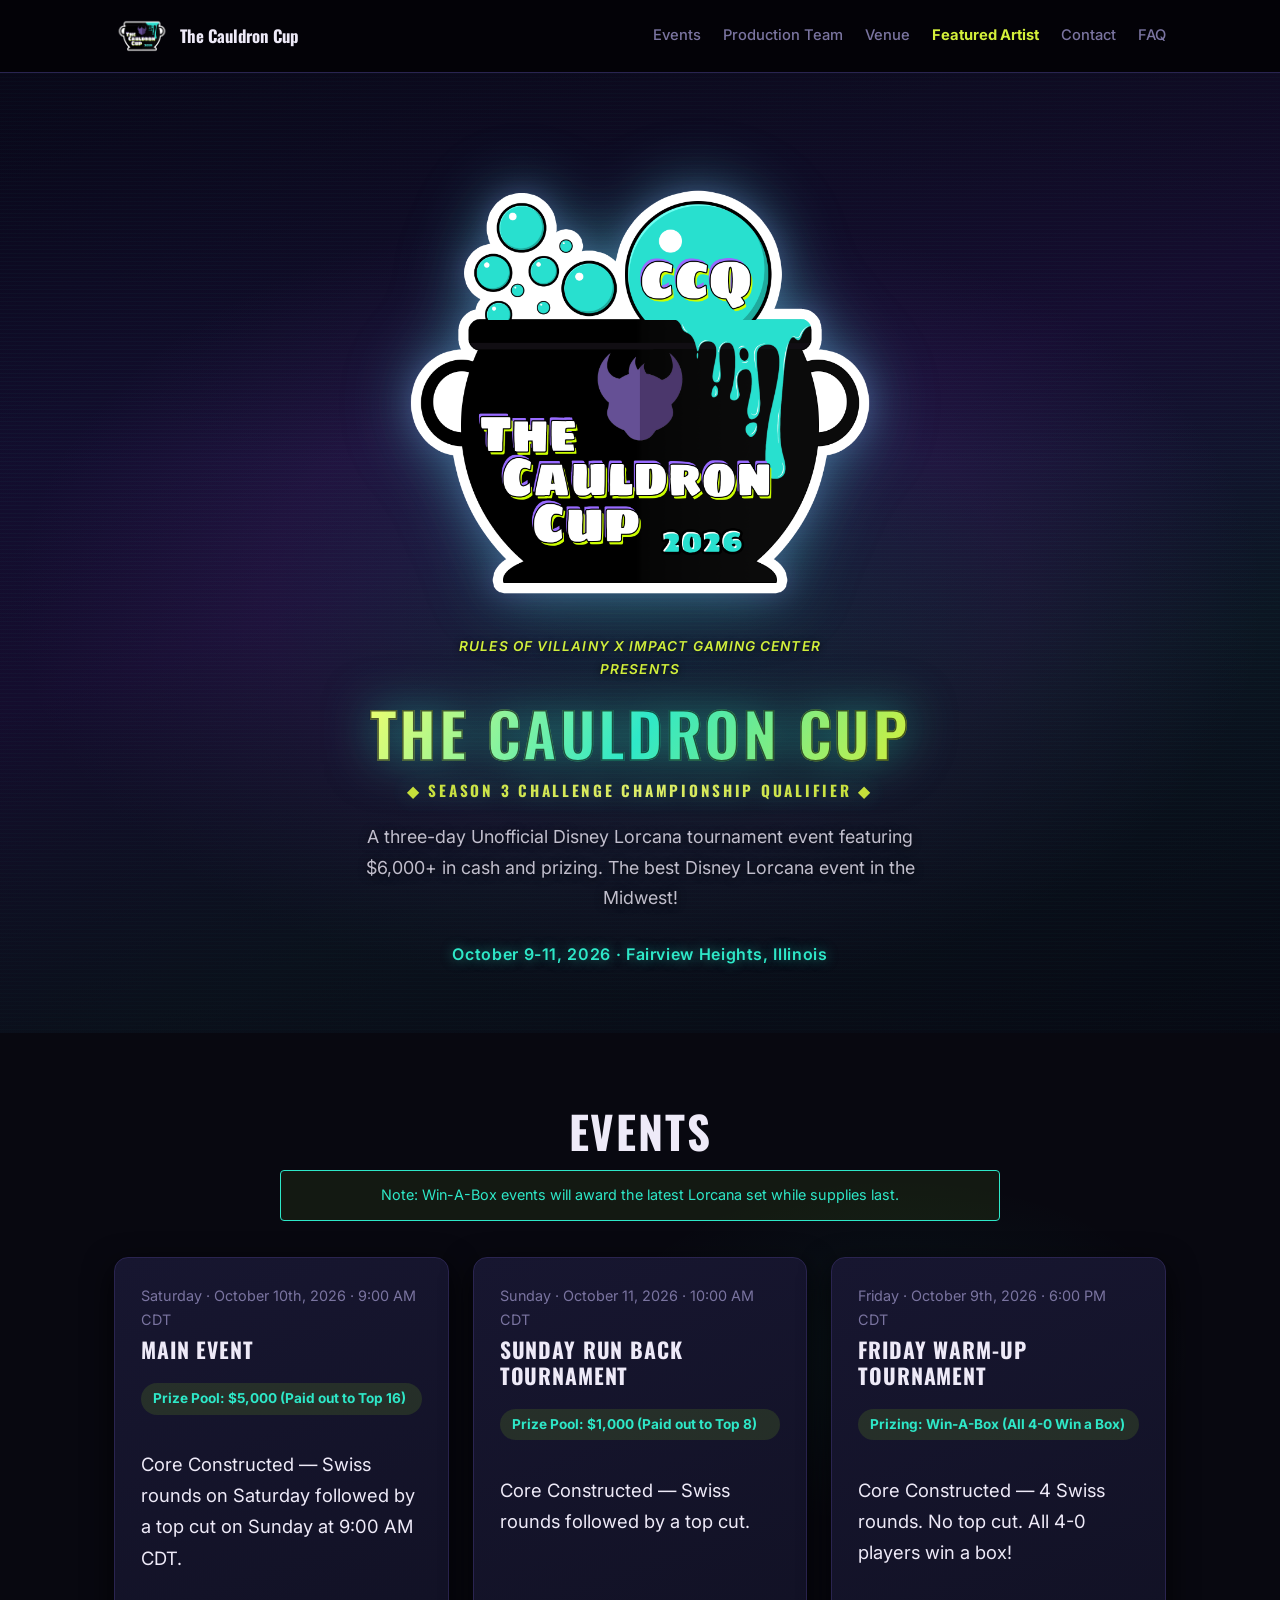
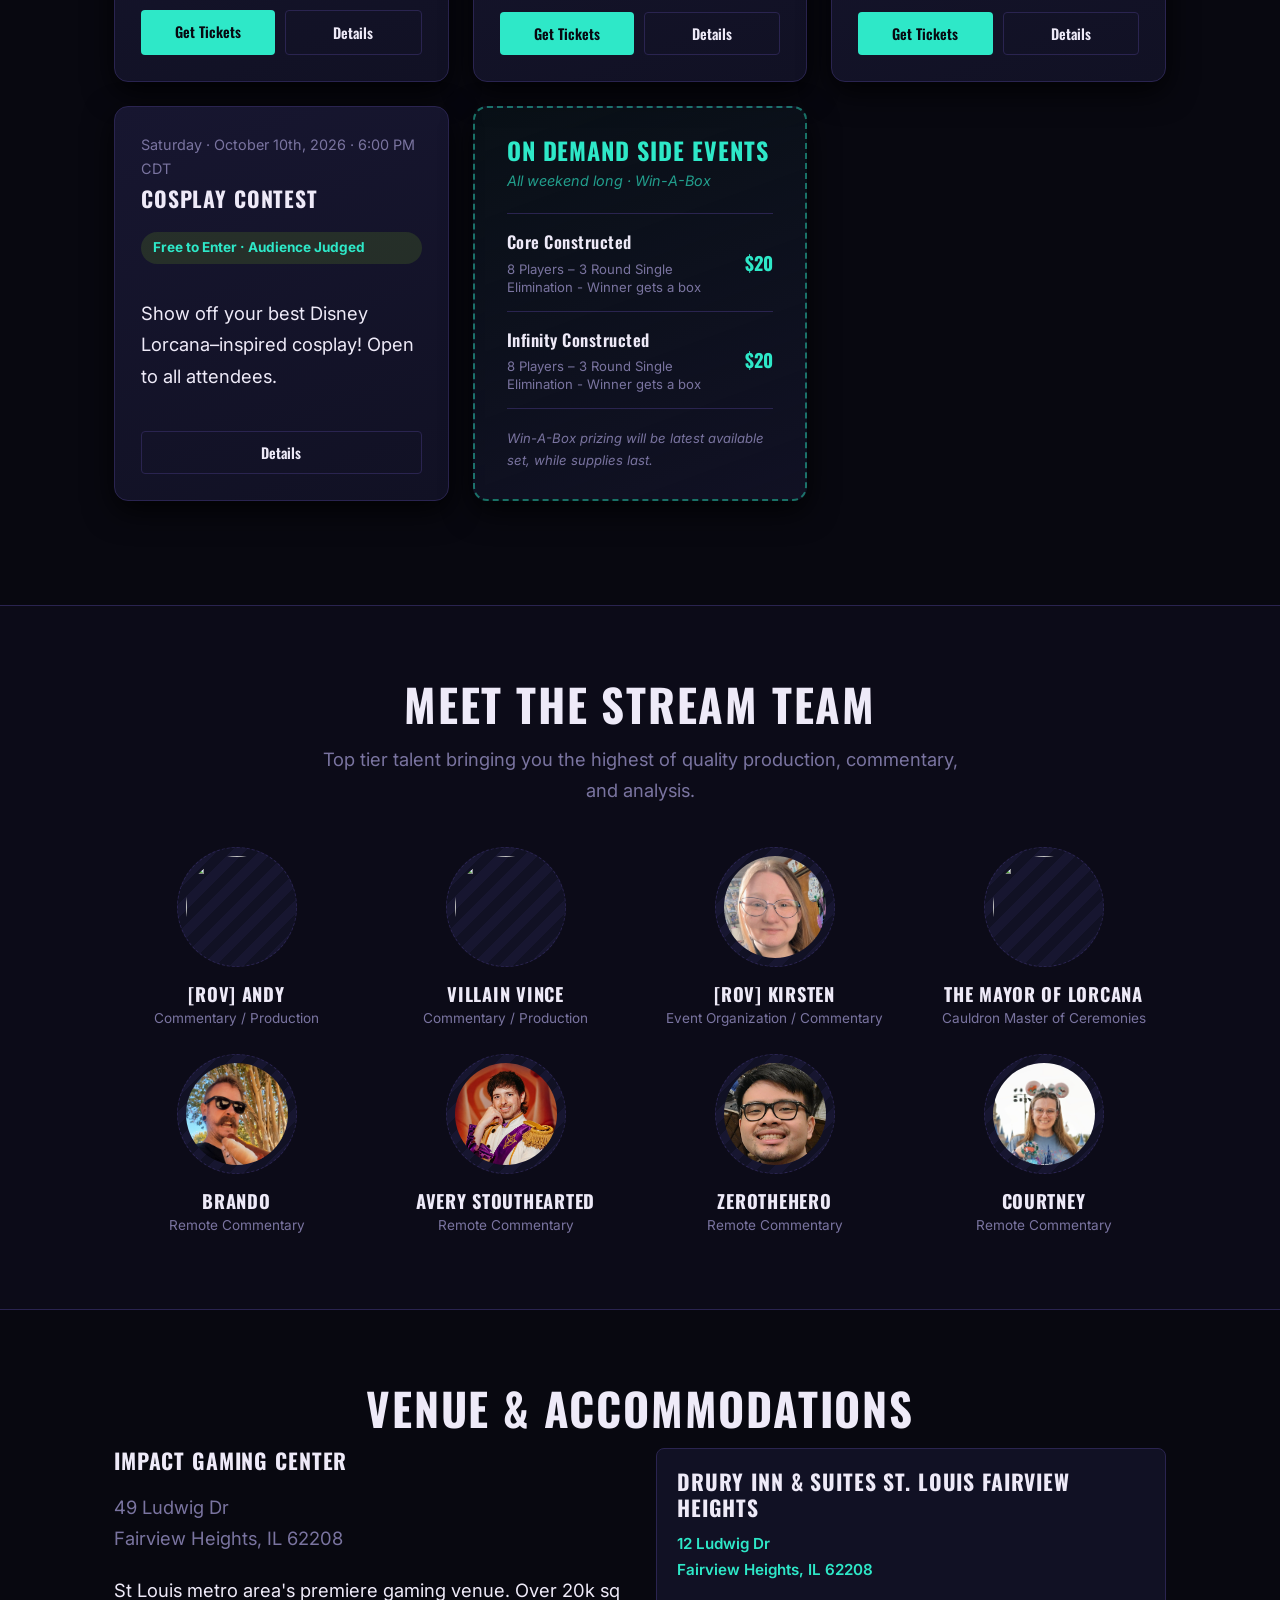
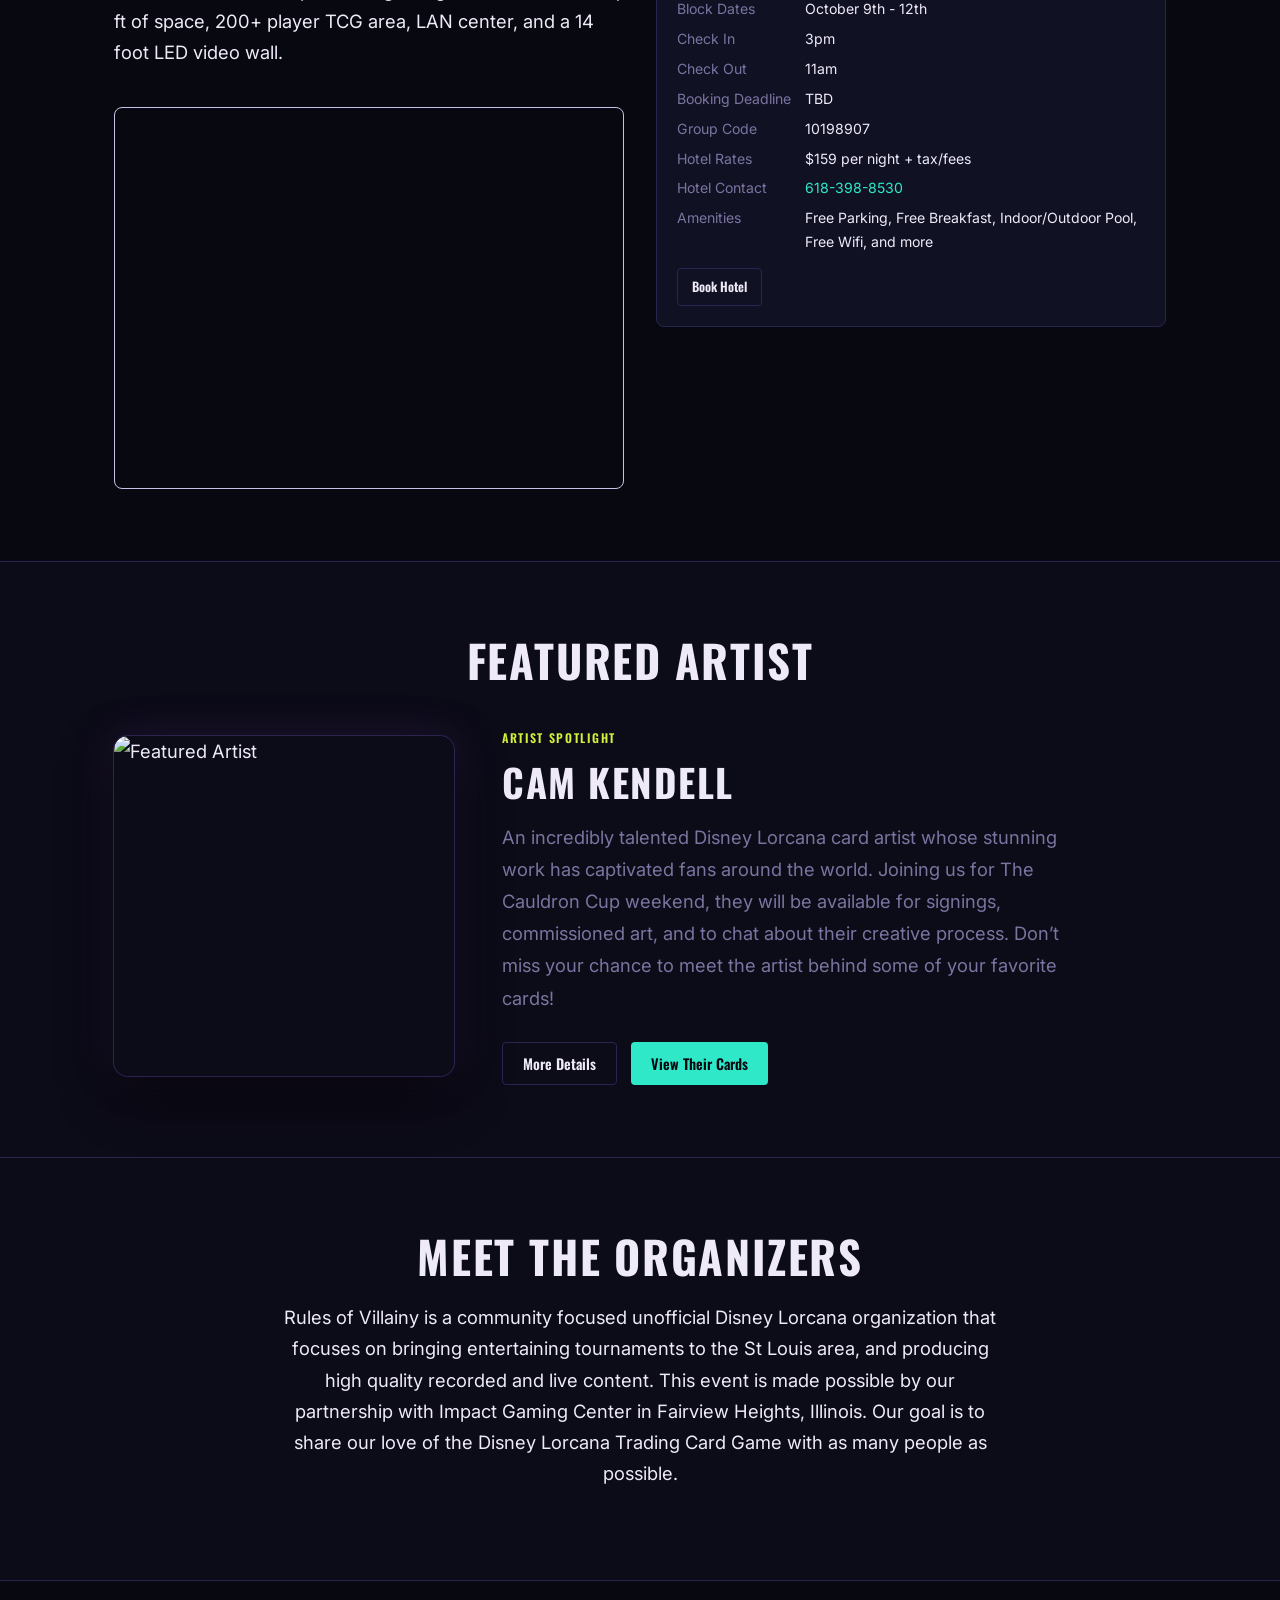
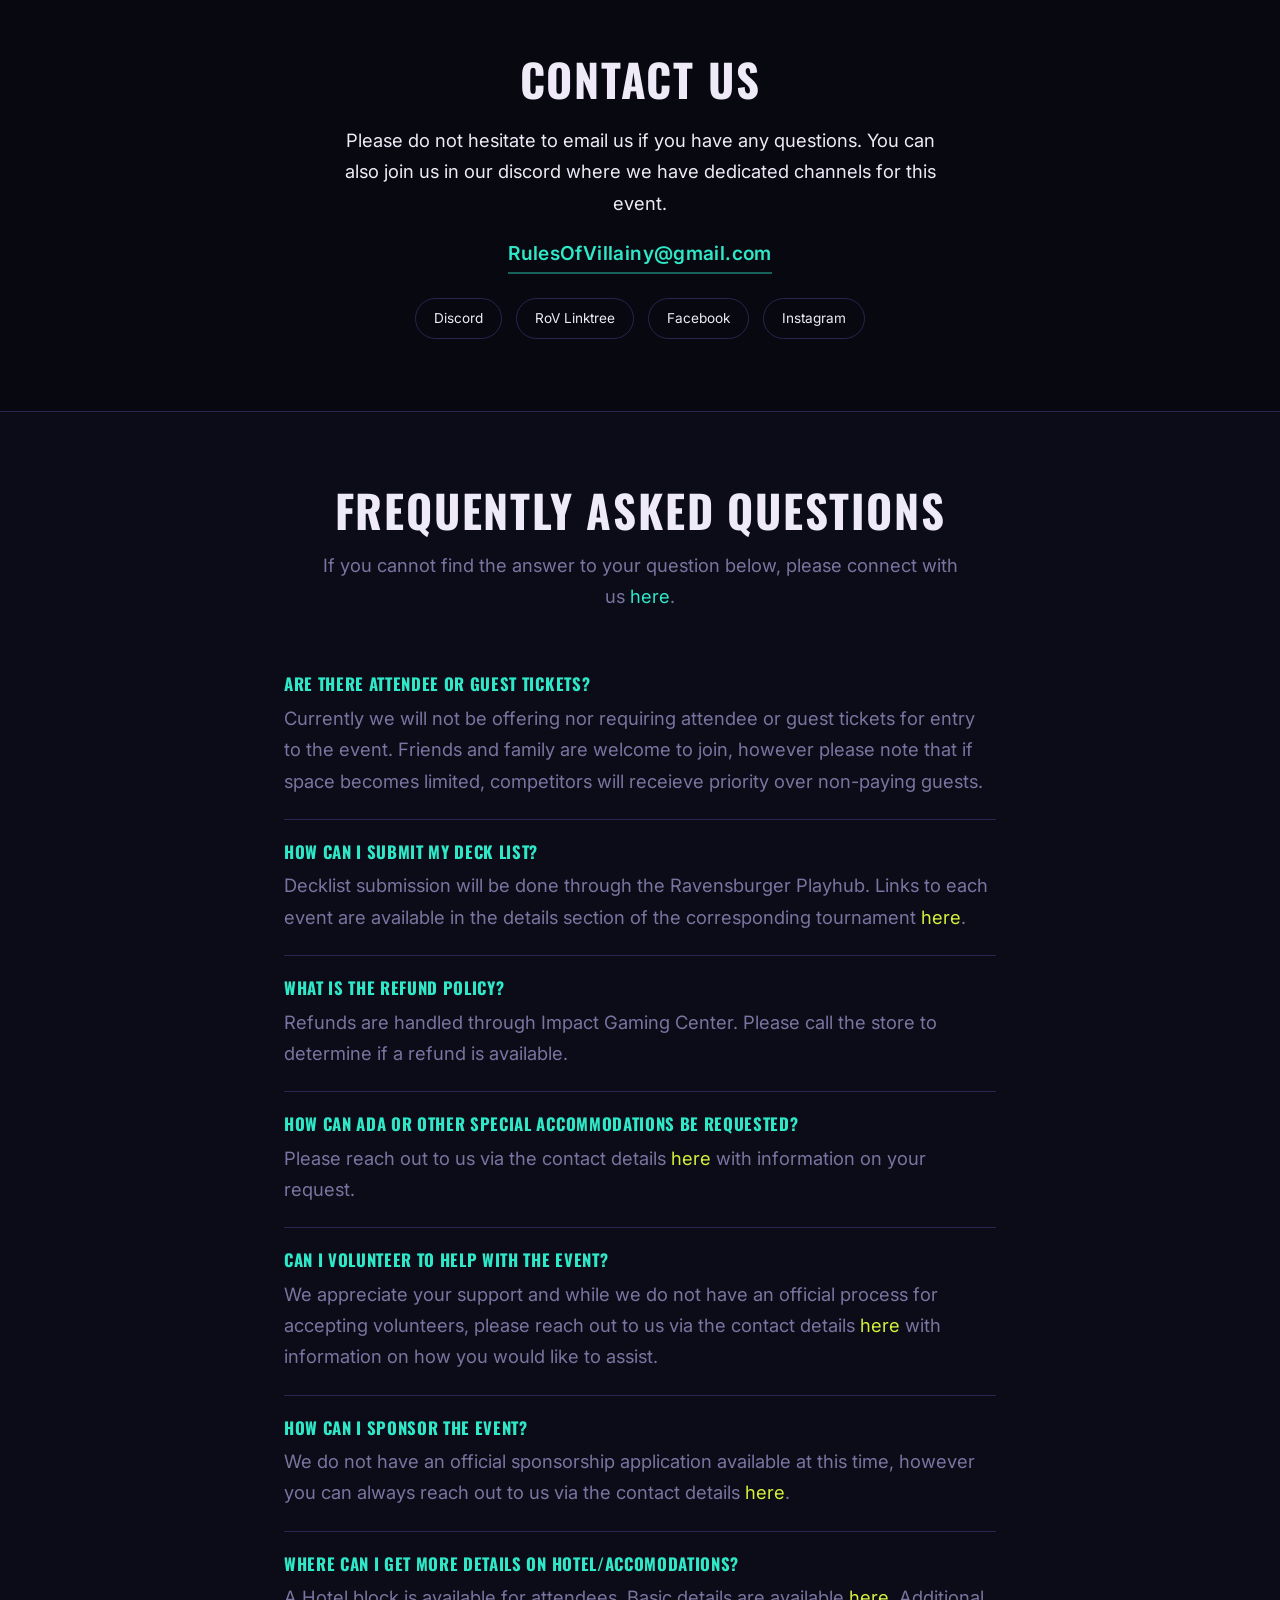
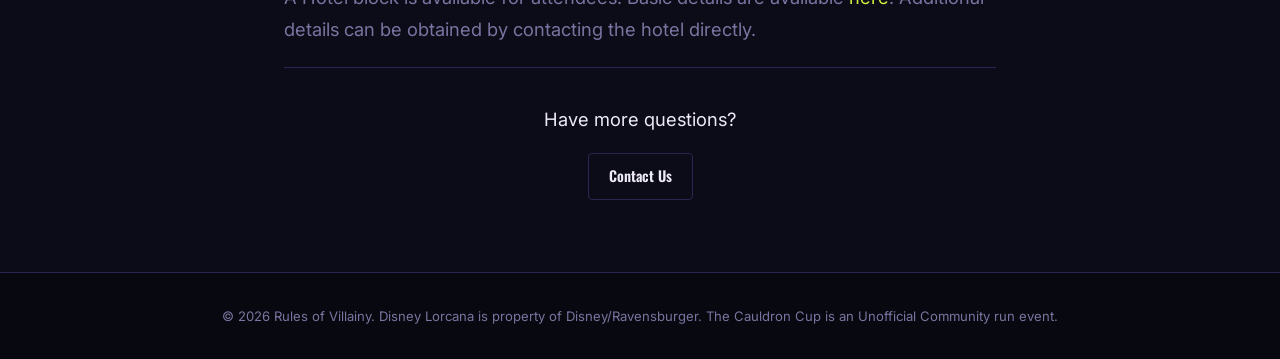
==== index.html @ 03437208 "caster updates" ====
<!DOCTYPE html>
<html lang="en">

<head>
  <meta charset="UTF-8" />
  <meta name="viewport" content="width=device-width, initial-scale=1.0" />
  <title>The Cauldron Cup | October 9-11, 2026</title>
  <meta name="description"
    content="Black Cauldron Cup - a placeholder/demo fan tournament site clone. All content is fictional." />
  <link rel="preconnect" href="https://fonts.googleapis.com" />
  <link rel="preconnect" href="https://fonts.gstatic.com" crossorigin />
  <link
    href="https://fonts.googleapis.com/css2?family=Oswald:wght@400;500;600;700&family=Inter:wght@400;500;600&display=swap"
    rel="stylesheet" />
  <link rel="stylesheet" href="css/styles.css" />

  <!-- Google tag (gtag.js) -->
  <script async src="https://www.googletagmanager.com/gtag/js?id=G-8XGFC01MRC"></script>
  <script>
    window.dataLayer = window.dataLayer || [];
    function gtag() { dataLayer.push(arguments); }
    gtag('js', new Date());

    gtag('config', 'G-8XGFC01MRC');
  </script>

</head>

<body>

  <!-- ===================== HEADER ===================== -->
  <header class="site-header">
    <nav class="nav-bar">
      <a href="#" class="brand">
        <img src="img/tcc_logo_plain.png" alt="The Cauldron Cup logo" class="brand-logo" />
        The Cauldron Cup
      </a>
      <button class="nav-toggle" aria-label="Toggle navigation">&#9776;</button>
      <div class="nav-links">
        <a href="#events">Events</a>
        <a href="#team">Production Team</a>
        <a href="#venue">Venue</a>
        <a href="#artist" class="nav-link--highlight">Featured Artist</a>
        <a href="#contact">Contact</a>
        <a href="#faq">FAQ</a>
      </div>
    </nav>
  </header>

  <!-- ===================== HERO ===================== -->
  <section class="hero">
    <div class="hero-overlay"></div>
    <div class="hero-content">
      <img src="img/tcc_logo_bubbles_ccq.png" alt="The Cauldron Cup Logo" class="hero-logo" />
      <div class="hero-eyebrow">Rules of Villainy X Impact Gaming Center <br> Presents
      </div>
      <h1>The Cauldron Cup</h1>
      <p class="hero-qualifier">&#9670; Season 3 Challenge Championship Qualifier &#9670;</p>

      <p class="tagline">
        A three-day Unofficial Disney Lorcana tournament event featuring $6,000+ in cash and prizing. The best Disney
        Lorcana event in the Midwest!
      </p>
      <p class="meta">October 9-11, 2026 &middot; Fairview Heights, Illinois</p>
    </div>
  </section>

  <!-- ===================== EVENTS ===================== -->
  <section id="events" class="section">
    <div class="container">
      <h2 class="section-heading">Events</h2>

      <div class="notice">
        Note: Win-A-Box events will award the latest Lorcana set while supplies last.
      </div>

      <div class="grid grid-3" style="margin-bottom: 32px;">

        <!-- Card 1: Main Event -->
        <div class="card event-card">
          <div class="event-time">Saturday &middot; October 10th, 2026 &middot; 9:00 AM CDT</div>
          <h3>Main Event</h3>
          <div class="prize">Prize Pool: $5,000 (Paid out to Top 16)</div>
          <p>Core Constructed &mdash; Swiss rounds on Saturday followed by a top cut on Sunday at 9:00 AM CDT.</p>
          <div class="event-card-actions">
            <a href="https://impactgamingcenter.gg/products/igc-x-rov-the-black-cauldron-cup-5k-ticket-sat-10-oct-2026"
              target="_blank" rel="noopener noreferrer" class="btn btn-primary">Get Tickets</a>
            <button class="btn btn-outline btn-details" data-popover="popover-main">Details</button>
          </div>
        </div>

        <!-- Card 2: Run Back Tournament -->
        <div class="card event-card">
          <div class="event-time">Sunday &middot; October 11, 2026 &middot; 10:00 AM CDT</div>
          <h3>Sunday Run Back Tournament</h3>
          <div class="prize">Prize Pool: $1,000 (Paid out to Top 8)</div>
          <p>Core Constructed &mdash; Swiss rounds followed by a top cut.</p>
          <div class="event-card-actions">
            <button class="btn btn-primary btn-details" data-popover="popover-walkin-tickets">Get Tickets</button>
            <button class="btn btn-outline btn-details" data-popover="popover-runback">Details</button>
          </div>
        </div>

        <!-- Card 3: Warm-Up Challenge -->
        <div class="card event-card">
          <div class="event-time">Friday &middot; October 9th, 2026 &middot; 6:00 PM CDT</div>
          <h3>Friday Warm-Up Tournament</h3>
          <div class="prize">Prizing: Win-A-Box (All 4-0 Win a Box)</div>
          <p>Core Constructed &mdash; 4 Swiss rounds. No top cut. All 4-0 players win a box!</p>
          <div class="event-card-actions">
            <button class="btn btn-primary btn-details" data-popover="popover-walkin-tickets">Get Tickets</button>
            <button class="btn btn-outline btn-details" data-popover="popover-side">Details</button>
          </div>
        </div>

        <!-- Card 4: Cosplay Contest -->
        <div class="card event-card">
          <div class="event-time">Saturday &middot; October 10th, 2026 &middot; 6:00 PM CDT</div>
          <h3>Cosplay Contest</h3>
          <div class="prize">Free to Enter &middot; Audience Judged</div>
          <p>Show off your best Disney Lorcana&ndash;inspired cosplay! Open to all attendees.</p>
          <div class="event-card-actions">
            <button class="btn btn-outline btn-details" data-popover="popover-cosplay">Details</button>
          </div>
        </div>

        <!-- On Demand Events card -->
        <div class="card ode-card">
          <div class="ode-header">
            <h3>On Demand Side Events</h3>
            <p class="ode-subtitle">All weekend long &middot; Win-A-Box</p>
          </div>

          <div class="ode-event-list">
            <div class="ode-event-row">
              <div class="ode-event-info">
                <span class="ode-event-name">Core Constructed</span>
                <span class="ode-event-detail">8 Players &ndash; 3 Round Single Elimination - Winner gets a box</span>
              </div>
              <span class="ode-event-price">$20</span>
            </div>

            <div class="ode-event-row">
              <div class="ode-event-info">
                <span class="ode-event-name">Infinity Constructed</span>
                <span class="ode-event-detail">8 Players &ndash; 3 Round Single Elimination - Winner gets a box</span>
              </div>
              <span class="ode-event-price">$20</span>
            </div>
          </div>

          <p class="ode-footer">Win-A-Box prizing will be latest available set, while supplies last.</p>
        </div>

      </div>

    </div>
  </section>

  <!-- ===================== EVENT DETAIL POPOVERS ===================== -->

  <!-- Popover: Main Event -->
  <div class="popover-overlay" id="popover-main" role="dialog" aria-modal="true" aria-label="Main Event Details">
    <div class="popover-box">
      <button class="popover-close" aria-label="Close">&#x2715;</button>
      <h3>Main Event &mdash; Details</h3>
      <dl class="popover-info">
        <dt>Format</dt>
        <dd>Core Constructed</dd>
        <dt># of Swiss Rounds</dt>
        <dd>TBD (based on attendance)</dd>
        <dt>Decklist Due</dt>
        <dd>8:30 AM CDT</dd>
        <dt>Decklist Submission</dt>
        <dd><a href="#" data-dummy-action="Decklist Link">Submission Link (TBD)</a></dd>
        <dt>Player Meeting</dt>
        <dd>8:45 AM CDT</dd>
        <dt>Round 1 Start</dt>
        <dd>9:00 AM CDT &middot; Saturday, October 10</dd>
        <div class="popover-section-divider"><span>Day 2</span></div>
        <dt>Day 2</dt>
        <dd>Top 16</dd>
        <dt>Day 2 Player Meeting</dt>
        <dd>9:45 AM CDT &middot; Sunday, October 11</dd>
        <dt>Round 1 Start</dt>
        <dd>10:00 AM CDT &middot; Sunday, October 11</dd>
        <dt>Ravensburger Playhub</dt>
        <dd><a href="https://tcg.ravensburgerplay.com/events/770995" target="_blank" rel="noopener noreferrer">Playhub
            Link</a></dd>
      </dl>
      <div class="popover-prizes-grid">
        <div>
          <h4 class="popover-prize-heading">Prize Structure</h4>
          <ul class="popover-prizes">
            <li><strong>1st Place</strong>
              <ul>
                <li>$1,500</li>
              </ul>
            </li>
            <li><strong>2nd Place</strong>
              <ul>
                <li>$1,000</li>
              </ul>
            </li>
            <li><strong>3rd / 4th Place</strong>
              <ul>
                <li>$450</li>
              </ul>
            </li>
            <li><strong>5th &ndash; 8th Place</strong>
              <ul>
                <li>$200</li>
              </ul>
            </li>
            <li><strong>9th &ndash; 16th Place</strong>
              <ul>
                <li>$100</li>
              </ul>
            </li>
          </ul>
        </div>
        <div>
          <h4 class="popover-prize-heading popover-prize-heading--qualifier">CCQ Prizing</h4>
          <ul class="popover-prizes">
            <li><strong>1st Place</strong>
              <ul>
                <li>Invite to Season 3 DLC North American Championship</li>
              </ul>
            </li>
            <li><strong>1st &ndash; 8th Place</strong>
              <ul>
                <li>Mother Knows Best Playmat</li>
              </ul>
            </li>
            <li><strong>Top 32</strong>
              <ul>
                <li>Foil Mother Knows Best Card</li>
              </ul>
            </li>
            <li><strong>Participation</strong>
              <ul>
                <li>Non-Foil Mother Knows Best Card</li>
              </ul>
            </li>
          </ul>
        </div>
      </div>

    </div>
  </div>

  <!-- Popover: Run Back Tournament -->
  <div class="popover-overlay" id="popover-runback" role="dialog" aria-modal="true"
    aria-label="Run Back Tournament Details">
    <div class="popover-box">
      <button class="popover-close" aria-label="Close">&#x2715;</button>
      <h3>Run Back Tournament &mdash; Details</h3>
      <dl class="popover-info">
        <dt>Format</dt>
        <dd>Core Constructed</dd>
        <dt>Rounds</dt>
        <dd>Swiss (TBD based on attendance)</dd>
        <dt>Decklist Due</dt>
        <dd>TBD</dd>
        <dt>Decklist Submission</dt>
        <dd><a href="#" data-dummy-action="Decklist Link">Submission Link (TBD)</a></dd>
        <dt>Player Meeting</dt>
        <dd>8:45 AM CDT</dd>
        <dt>Round 1 Start</dt>
        <dd>9:00 AM CDT &middot; Sunday, October 11</dd>
        <dt>Top Cut</dt>
        <dd>Top 8</dd>
        <dt>Top Cut Start</dt>
        <dd>Following Swiss rounds</dd>
        <dt>Ravensburger Playhub</dt>
        <dd><a href="#" data-dummy-action="Playhub Link">Playhub Link (TBD)</a></dd>
      </dl>
      <h4 class="popover-prize-heading">Prize Structure</h4>
      <ul class="popover-prizes">
        <li><strong>1st Place</strong>
          <ul>
            <li>$300</li>
          </ul>
        </li>
        <li><strong>2nd Place</strong>
          <ul>
            <li>$200</li>
          </ul>
        </li>
        <li><strong>3rd / 4th Place</strong>
          <ul>
            <li>$100</li>
          </ul>
        </li>
        <li><strong>5th &ndash; 8th Place</strong>
          <ul>
            <li>$75</li>
          </ul>
        </li>
      </ul>
    </div>
  </div>

  <!-- Popover: Warm-Up Tournament -->
  <div class="popover-overlay" id="popover-side" role="dialog" aria-modal="true" aria-label="Side Challenge Details">
    <div class="popover-box">
      <button class="popover-close" aria-label="Close">&#x2715;</button>
      <h3>Friday Warm-Up Tournament &mdash; Details</h3>
      <dl class="popover-info">
        <dt>Date</dt>
        <dd>Friday, October 9th</dd>
        <dt>Player Meeting</dt>
        <dd>05:45 PM CDT</dd>
        <dt>Round 1 Start</dt>
        <dd>06:00 PM CDT</dd>
        <dt>Format</dt>
        <dd>Core Constructed</dd>
        <dt>Swiss Rounds</dt>
        <dd>4 Rounds</dd>
        <dt>Decklist Due</dt>
        <dd>5:45 PM CDT</dd>
        <dt>Decklist Submission</dt>
        <dd><a href="#" data-dummy-action="Decklist Link">Submission Link (TBD)</a></dd>
        <dt>Top Cut</dt>
        <dd>None</dd>
        <dt>Ravensburger Playhub</dt>
        <dd><a href="#" data-dummy-action="Playhub Link">Playhub Link (TBD)</a></dd>
      </dl>
      <h4 class="popover-prize-heading">Prize Structure</h4>
      <ul class="popover-prizes">
        <li><strong>4 wins</strong>
          <ul>
            <li>1 Booster Box</li>
          </ul>
        </li>
        <li>Additional Prizing TBD. Booster Boxes from the latest set while supplies available.</li>
      </ul>
    </div>
  </div>

  <!-- Popover: Cosplay Contest -->
  <div class="popover-overlay" id="popover-cosplay" role="dialog" aria-modal="true"
    aria-label="Cosplay Contest Details">
    <div class="popover-box">
      <button class="popover-close" aria-label="Close">&#x2715;</button>
      <h3>Cosplay Contest &mdash; Details</h3>
      <dl class="popover-info">
        <dt>Date</dt>
        <dd>Saturday, October 10th</dd>
        <dt>Start Time</dt>
        <dd>TBD</dd>
        <dt>Cost</dt>
        <dd>Free</dd>
        <dt>Judging</dt>
        <dd>Audience Vote</dd>
      </dl>
      <h4 class="popover-prize-heading">Prize Structure</h4>
      <ul class="popover-prizes">
        <li><strong>1st Place</strong>
          <ul>
            <li>TBD</li>
          </ul>
        </li>
        <li><strong>2nd Place</strong>
          <ul>
            <li>TBD</li>
          </ul>
        </li>
        <li><strong>Participation</strong>
          <ul>
            <li>TBD</li>
          </ul>
        </li>
      </ul>
    </div>
  </div>

  <!-- Popover: Walk-in Tickets (Run Back & Warm-Up) -->
  <div class="popover-overlay" id="popover-walkin-tickets" role="dialog" aria-modal="true"
    aria-label="Ticket Information">
    <div class="popover-box" style="text-align: center; max-width: 480px;">
      <button class="popover-close" aria-label="Close">&#x2715;</button>
      <h3>Tickets Available On-Site</h3>
      <p style="margin: 20px 0 8px;">There is no pre-sale of tickets for this event.</p>
      <p style="color: var(--color-text-muted); font-size: 0.92rem; margin: 0 0 28px;">
        Tickets can be purchased on location at
        <strong style="color: var(--color-primary);">Impact Gaming Center</strong>
        during The Cauldron Cup weekend.
      </p>
      <button class="btn btn-outline"
        onclick="document.getElementById('popover-walkin-tickets').classList.remove('open'); document.body.style.overflow='';">Close</button>
    </div>
  </div>


  <!-- ===================== COMMENTATORS / TEAM ===================== -->
  <section id="team" class="section section-alt">
    <div class="container">
      <h2 class="section-heading">Meet the Stream Team</h2>
      <p class="section-subheading">Top tier talent bringing you the highest of quality production, commentary, and
        analysis.</p>
      <div class="team-grid">
        <div class="person-card">
          <img src="img/caster-andy.png" class="placeholder-img avatar-img">
          <h4>[RoV] Andy</h4>
          <div class="role">Commentary / Production</div>
        </div>
        <div class="person-card">
          <img src="img/caster-vince.png" class="placeholder-img avatar-img">
          <h4>Villain Vince</h4>
          <div class="role">Commentary / Production</div>
        </div>
        <div class="person-card">
          <img src="img/caster-kirsten.png" class="placeholder-img avatar-img">
          <h4>[RoV] Kirsten</h4>
          <div class="role">Event Organization / Commentary</div>
        </div>

        <div class="person-card">
          <img src="img/caster-brad.png" class="placeholder-img avatar-img">
          <h4>The Mayor of Lorcana</h4>
          <div class="role">Cauldron Master of Ceremonies</div>
        </div>
        <div class="person-card">
          <img src="img/caster-brando.png" class="placeholder-img avatar-img">
          <h4>Brando</h4>
          <div class="role">Remote Commentary</div>
        </div>
        <div class="person-card">
          <img src="img/caster-avery.png" class="placeholder-img avatar-img">
          <h4>Avery Stouthearted</h4>
          <div class="role">Remote Commentary</div>
        </div>
        <div class="person-card">
          <img src="img/caster-zero.png" class="placeholder-img avatar-img">
          <h4>ZeroTheHero</h4>
          <div class="role">Remote Commentary</div>
        </div>
        <div class="person-card">
          <img src="img/caster-courtney.png" class="placeholder-img avatar-img">
          <h4>Courtney</h4>
          <div class="role">Remote Commentary</div>
        </div>
        <!-- <div class="person-card">
          <span class="placeholder-img avatar-img"></span>
          <h4>TBD</h4>
          <div class="role">Remote Commentary</div>
        </div> -->
      </div>
    </div>
  </section>


  <!-- ===================== VENUE ===================== -->
  <section id="venue" class="section">
    <div class="container">
      <h2 class="section-heading">Venue &amp; Accommodations</h2>

      <div class="venue-location">

        <!-- Left: venue info + map -->
        <div class="venue-info-wrap">
          <div class="venue-info">
            <h3>Impact Gaming Center</h3>
            <p class="venue-address">
              49 Ludwig Dr<br />
              Fairview Heights, IL 62208
            </p>
            <p>St Louis metro area's premiere gaming venue. Over 20k sq ft of space, 200+ player TCG area, LAN center,
              and
              a 14 foot LED video wall.</p>
          </div>
          <iframe
            src="https://www.google.com/maps?q=Impact+Gaming+Center,+49+Ludwig+Dr,+Fairview+Heights,+IL+62208&z=17&output=embed"
            width="100%"
            style="aspect-ratio: 4/3; border: 1px solid var(--color-border); border-radius: var(--radius-md); display: block; filter: invert(90%) hue-rotate(180deg);"
            allowfullscreen="" loading="lazy" referrerpolicy="no-referrer-when-downgrade"
            title="Impact Gaming Center &mdash; 49 Ludwig Dr, Fairview Heights, IL 62208"></iframe>
        </div>

        <!-- Right: hotel block -->
        <div class="hotel-block">
          <h3>Drury Inn &amp; Suites St. Louis Fairview Heights</h3>
          <p class="hotel-name">12 Ludwig Dr<br>Fairview Heights, IL 62208</p>
          <dl>
            <dt>Block Dates</dt>
            <dd>October 9th - 12th</dd>
            <dt>Check In</dt>
            <dd>3pm</dd>
            <dt>Check Out</dt>
            <dd>11am</dd>
            <dt>Booking Deadline</dt>
            <dd>TBD</dd>
            <dt>Group Code</dt>
            <dd>10198907</dd>
            <dt>Hotel Rates</dt>
            <dd>$159 per night + tax/fees</dd>
            <dt>Hotel Contact</dt>
            <dd><a href="tel:618-398-8530" style="color:var(--color-primary);">618-398-8530</a></dd>
            <dt>Amenities</dt>
            <dd>Free Parking, Free Breakfast, Indoor/Outdoor Pool, Free Wifi, and more</dd>
          </dl>
          <p style="margin-top:14px; font-size:0.85rem; color:var(--color-text-muted);">
            <!-- More hotel information to be added as it becomes available. -->
          </p>
          <a class="btn btn-outline btn-sm"
            href="https://www.druryhotels.com/bookandstay/newreservation/?groupno=10198907" target="_blank"
            rel="noopener noreferrer">
            Book Hotel
          </a>
        </div>

      </div>
    </div>
  </section>

  <!-- ===================== FEATURED ARTIST ===================== -->
  <section id="artist" class="section section-alt">
    <div class="container">
      <h2 class="section-heading">Featured Artist</h2>
      <p class="section-subheading"></p>

      <div class="artist-layout">

        <!-- Artist photo -->
        <div class="artist-photo-wrap">
          <img src="img/artist_image.png" alt="Featured Artist" class="artist-photo" />
        </div>

        <!-- Artist info -->
        <div class="artist-info">
          <div class="artist-eyebrow">Artist Spotlight</div>
          <h3 class="artist-name">Cam Kendell</h3>
          <p class="artist-bio">
            An incredibly talented Disney Lorcana card artist whose stunning work has captivated fans around the
            world. Joining us for The Cauldron Cup weekend, they will be available for signings,
            commissioned art, and to chat about their creative process. Don&rsquo;t miss your chance to meet
            the artist behind some of your favorite cards!
          </p>
          <div class="artist-actions">
            <button class="btn btn-outline" data-popover="popover-artist-details">More Details</button>
            <button class="btn btn-primary" data-popover="popover-artist-cards">View Their Cards</button>
          </div>
        </div>

      </div>
    </div>
  </section>

  <!-- Popover: Artist Details -->
  <div class="popover-overlay" id="popover-artist-details" role="dialog" aria-modal="true" aria-label="Artist Details">
    <div class="popover-box">
      <button class="popover-close" aria-label="Close">&#x2715;</button>
      <h3>Artist Details</h3>
      <dl class="popover-info">
        <dt>Availability</dt>
        <dd>Saturday &amp; Sunday</dd>
        <dt>Saturday Hours</dt>
        <dd>10am – 5pm</dd>
        <dt>Sunday Hours</dt>
        <dd>TBD</dd>
      </dl>

      <h4
        style="margin: 18px 0 8px; color: var(--color-primary); font-size: 1rem; text-transform: uppercase; letter-spacing: 0.08em;">
        Card Autographs &amp; Sketches</h4>
      <dl class="popover-info">
        <dt>Personalized Autograph</dt>
        <dd>$5 / Card (any rarity)</dd>
        <dt>Collectors Autograph</dt>
        <dd>$15 / Card (any rarity below Legendary)</dd>
        <dt>Collectors Autograph</dt>
        <dd>$25 / Card (Legendary / Epic)</dd>
        <dt>Collectors Autograph</dt>
        <dd>$45 / Card (Enchanted / Promo / Iconic)</dd>
      </dl>

      <h4
        style="margin: 18px 0 8px; color: var(--color-primary); font-size: 1rem; text-transform: uppercase; letter-spacing: 0.08em;">
        Add-Ons</h4>
      <dl class="popover-info">
        <dt>Mini Doodle</dt>
        <dd>+ $10 / Card</dd>
        <dt>Fancy Autograph</dt>
        <dd>+ $10 / Card</dd>
        <dt>Single Color Sketch</dt>
        <dd>+ $100 / Card (and up)</dd>
        <dt>Full Color Sketch</dt>
        <dd>+ $200 / Card (and up)</dd>
      </dl>

      <h4
        style="margin: 18px 0 8px; color: var(--color-primary); font-size: 1rem; text-transform: uppercase; letter-spacing: 0.08em;">
        Custom Art (8.5×11)</h4>
      <dl class="popover-info">
        <dt>Head Shot</dt>
        <dd>$150</dd>
        <dt>Bust</dt>
        <dd>$250</dd>
        <dt>Torso</dt>
        <dd>$300</dd>
        <dt>Full Body</dt>
        <dd>$400</dd>
        <dt>+ Color</dt>
        <dd>+ $100</dd>
      </dl>

      <h4
        style="margin: 18px 0 8px; color: var(--color-primary); font-size: 1rem; text-transform: uppercase; letter-spacing: 0.08em;">
        Links</h4>
      <dl class="popover-info">
        <dt>Instagram</dt>
        <dd><a href="https://www.instagram.com/camkendell" target="_blank">@camkendell</a></dd>
        <dt>Website</dt>
        <dd><a href="https://camkendell.com/" target="_blank">camkendell.com</a></dd>
      </dl>
    </div>
  </div>

  <!-- Popover: Artist Card Gallery -->
  <div class="popover-overlay" id="popover-artist-cards" role="dialog" aria-modal="true"
    aria-label="Artist Card Gallery">
    <div class="popover-box--gallery">
      <button class="popover-close" aria-label="Close">&#x2715;</button>
      <div class="card-gallery__header">Cam Kendell's Card Illustrations</div>
      <div class="card-gallery">
        <!-- Left column: viewer + card name -->
        <div class="card-gallery__left">
          <div class="card-gallery__viewer">
            <img id="gallery-main-img" src="" alt="Selected card" class="card-gallery__main-img" />
          </div>
          <!-- Card name footer — only as wide as the viewer -->
          <div class="card-gallery__footer" id="gallery-main-label">Hover or click a card to preview</div>
        </div>

        <!-- Scrollable thumbnail strip -->
        <div class="card-gallery__strip" id="gallery-strip">

          <div class="gallery-thumb" data-img="img/artistCards/Baloo-VonBruinwaldXIII.webp"
            data-label="Baloo — Von Bruinwald XIII">
            <img src="img/artistCards/Baloo-VonBruinwaldXIII.webp" alt="Baloo — Von Bruinwald XIII" />
            <span>Baloo</span>
          </div>

          <div class="gallery-thumb" data-img="img/artistCards/Brooklyn-SecondInCommand.webp"
            data-label="Brooklyn — Second in Command">
            <img src="img/artistCards/Brooklyn-SecondInCommand.webp" alt="Brooklyn — Second in Command" />
            <span>Brooklyn</span>
          </div>

          <div class="gallery-thumb" data-img="img/artistCards/CaptainHook-RuthlessPirate.webp"
            data-label="Captain Hook — Ruthless Pirate">
            <img src="img/artistCards/CaptainHook-RuthlessPirate.webp" alt="Captain Hook — Ruthless Pirate" />
            <span>Captain Hook</span>
          </div>

          <div class="gallery-thumb" data-img="img/artistCards/Chip-TeamPlayer.webp" data-label="Chip — Team Player">
            <img src="img/artistCards/Chip-TeamPlayer.webp" alt="Chip — Team Player" />
            <span>Chip</span>
          </div>

          <div class="gallery-thumb" data-img="img/artistCards/Coldstone-ReincarnatedCyborg.webp"
            data-label="Coldstone — Reincarnated Cyborg">
            <img src="img/artistCards/Coldstone-ReincarnatedCyborg.webp" alt="Coldstone — Reincarnated Cyborg" />
            <span>Coldstone</span>
          </div>

          <div class="gallery-thumb" data-img="img/artistCards/Dale-ReadyForHisShot.webp"
            data-label="Dale — Ready for His Shot">
            <img src="img/artistCards/Dale-ReadyForHisShot.webp" alt="Dale — Ready for His Shot" />
            <span>Dale</span>
          </div>

          <div class="gallery-thumb" data-img="img/artistCards/DarkwingDuck-CoolUnderPressure.webp"
            data-label="Darkwing Duck — Cool Under Pressure">
            <img src="img/artistCards/DarkwingDuck-CoolUnderPressure.webp" alt="Darkwing Duck — Cool Under Pressure" />
            <span>Darkwing Duck</span>
          </div>

          <div class="gallery-thumb" data-img="img/artistCards/DrFacilier-RemarkableGentleman.webp"
            data-label="Dr. Facilier — Remarkable Gentleman">
            <img src="img/artistCards/DrFacilier-RemarkableGentleman.webp" alt="Dr. Facilier — Remarkable Gentleman" />
            <span>Dr. Facilier</span>
          </div>

          <div class="gallery-thumb" data-img="img/artistCards/Fred-MascotByDay.webp" data-label="Fred — Mascot by Day">
            <img src="img/artistCards/Fred-MascotByDay.webp" alt="Fred — Mascot by Day" />
            <span>Fred</span>
          </div>

          <div class="gallery-thumb" data-img="img/artistCards/Gizmoduck-SuitedUp.webp"
            data-label="Gizmoduck — Suited Up">
            <img src="img/artistCards/Gizmoduck-SuitedUp.webp" alt="Gizmoduck — Suited Up" />
            <span>Gizmoduck</span>
          </div>

          <div class="gallery-thumb" data-img="img/artistCards/Goons-MaleficentsUnderlings.webp"
            data-label="Goons — Maleficent's Underlings">
            <img src="img/artistCards/Goons-MaleficentsUnderlings.webp" alt="Goons — Maleficent's Underlings" />
            <span>Goons</span>
          </div>

          <div class="gallery-thumb" data-img="img/artistCards/GosalynMallard-TheQuiverwingQuack.webp"
            data-label="Gosalyn Mallard — The Quiverwing Quack">
            <img src="img/artistCards/GosalynMallard-TheQuiverwingQuack.webp"
              alt="Gosalyn Mallard — The Quiverwing Quack" />
            <span>Gosalyn Mallard</span>
          </div>

          <div class="gallery-thumb" data-img="img/artistCards/Iago-ReappearingParrot.webp"
            data-label="Iago — Reappearing Parrot">
            <img src="img/artistCards/Iago-ReappearingParrot.webp" alt="Iago — Reappearing Parrot" />
            <span>Iago</span>
          </div>

          <div class="gallery-thumb" data-img="img/artistCards/Jafar-Dreadnought.webp" data-label="Jafar — Dreadnought">
            <img src="img/artistCards/Jafar-Dreadnought.webp" alt="Jafar — Dreadnought" />
            <span>Jafar (Dreadnought)</span>
          </div>

          <div class="gallery-thumb" data-img="img/artistCards/Jafar-TyrannicalHypnotist.webp"
            data-label="Jafar — Tyrannical Hypnotist">
            <img src="img/artistCards/Jafar-TyrannicalHypnotist.webp" alt="Jafar — Tyrannical Hypnotist" />
            <span>Jafar (Hypnotist)</span>
          </div>

          <div class="gallery-thumb" data-img="img/artistCards/Kanga-HunnyBard.webp" data-label="Kanga — Hunny Bard">
            <img src="img/artistCards/Kanga-HunnyBard.webp" alt="Kanga — Hunny Bard" />
            <span>Kanga</span>
          </div>

          <div class="gallery-thumb" data-img="img/artistCards/Merlin-CleverClairvoyant.webp"
            data-label="Merlin — Clever Clairvoyant">
            <img src="img/artistCards/Merlin-CleverClairvoyant.webp" alt="Merlin — Clever Clairvoyant" />
            <span>Merlin</span>
          </div>

          <div class="gallery-thumb" data-img="img/artistCards/MickeyMouse-WaywardSorcerer.webp"
            data-label="Mickey Mouse — Wayward Sorcerer">
            <img src="img/artistCards/MickeyMouse-WaywardSorcerer.webp" alt="Mickey Mouse — Wayward Sorcerer" />
            <span>Mickey Mouse</span>
          </div>

          <div class="gallery-thumb" data-img="img/artistCards/Negaduck-PublicEnemyNumberOne.webp"
            data-label="Negaduck — Public Enemy Number One">
            <img src="img/artistCards/Negaduck-PublicEnemyNumberOne.webp" alt="Negaduck — Public Enemy Number One" />
            <span>Negaduck</span>
          </div>

          <div class="gallery-thumb" data-img="img/artistCards/ScroogeMcDuck-AfficionadoOfAntiquities.webp"
            data-label="Scrooge McDuck — Afficionado of Antiquities">
            <img src="img/artistCards/ScroogeMcDuck-AfficionadoOfAntiquities.webp"
              alt="Scrooge McDuck — Afficionado of Antiquities" />
            <span>Scrooge McDuck</span>
          </div>

          <div class="gallery-thumb" data-img="img/artistCards/Vinnie-GreenPigeon.webp"
            data-label="Vinnie — Green Pigeon">
            <img src="img/artistCards/Vinnie-GreenPigeon.webp" alt="Vinnie — Green Pigeon" />
            <span>Vinnie</span>
          </div>

          <div class="gallery-thumb" data-img="img/artistCards/WinnieThePooh-HunnyArcmage.webp"
            data-label="Winnie the Pooh — Hunny Arcmage">
            <img src="img/artistCards/WinnieThePooh-HunnyArcmage.webp" alt="Winnie the Pooh — Hunny Arcmage" />
            <span>Winnie the Pooh</span>
          </div>

          <div class="gallery-thumb active" data-img="img/artistCards/WinnieThePooh-HunnyArcmage2.webp"
            data-label="Winnie the Pooh — Hunny Arcmage (Epic)">
            <img src="img/artistCards/WinnieThePooh-HunnyArcmage2.webp" alt="Winnie the Pooh — Hunny Arcmage (Epic)" />
            <span>Winnie the Pooh (Alt)</span>
          </div>

          <div class="gallery-thumb" data-img="img/artistCards/WithAFewGoodFriends.webp"
            data-label="With a Few Good Friends">
            <img src="img/artistCards/WithAFewGoodFriends.webp" alt="With a Few Good Friends" />
            <span>With a Few Good Friends</span>
          </div>

        </div>

      </div>
    </div>
  </div>

  <!-- ===================== ABOUT / WHO WE ARE ===================== -->
  <section class="section section-alt">
    <div class="container" style="max-width: 760px; text-align:center;">
      <h2 class="section-heading">Meet the Organizers</h2>
      <p>
        Rules of Villainy is a community focused unofficial Disney Lorcana organization that focuses on bringing
        entertaining tournaments to the St Louis area, and producing high quality recorded and live content. This event
        is made possible by our partnership with Impact Gaming Center in Fairview Heights, Illinois.
        Our goal is to share our love of the Disney Lorcana Trading Card Game with as many people as possible.
      </p>
      <!-- <p style="margin-top:16px; font-size:0.85rem; color:var(--color-text-muted);">
        Placeholder note: fine print text goes here if needed.
      </p> -->
    </div>
  </section>

  <!-- ===================== CONTACT ===================== -->
  <section id="contact" class="section">
    <div class="container contact-box">
      <h2 class="section-heading">Contact Us</h2>
      <p>
        Please do not hesitate to email us if you have any questions. You can also join us in our discord where we have
        dedicated channels for this event.
      </p>
      <p><a href="mailto:RulesOfVillainy@gmail.com" class="contact-email">RulesOfVillainy@gmail.com</a></p>
      <div class="social-links">
        <a href="https://discord.gg/C2XREFRHuE">Discord</a>
        <a href="https://villainy.ink">RoV Linktree</a>
        <a href="https://www.facebook.com/rulesofvillainy">Facebook</a>
        <a href="https://www.instagram.com/rulesofvillainy/">Instagram</a>
      </div>
    </div>
  </section>

  <!-- ===================== FAQ ===================== -->
  <section id="faq" class="section section-alt">
    <div class="container" style="max-width: 760px;">
      <h2 class="section-heading">Frequently Asked Questions</h2>
      <p class="section-subheading">
        If you cannot find the answer to your question below, please connect with us <a href="#contact">here</a>.
      </p>

      <div class="faq-item">
        <h3>Are there Attendee or Guest tickets?</h3>
        <p>Currently we will not be offering nor requiring attendee or guest tickets for entry to the event.
          Friends and family are welcome to join, however please note that if space becomes limited, competitors will
          receieve priority over non-paying guests.
        </p>
      </div>

      <div class="faq-item">
        <h3>How can I submit my deck list?</h3>
        <p>Decklist submission will be done through the Ravensburger Playhub. Links to each event are available in the
          details section of the corresponding tournament <a href="#tournaments">here</a>.</p>
      </div>

      <div class="faq-item">
        <h3>What is the refund policy?</h3>
        <p>Refunds are handled through Impact Gaming Center. Please call the store to determine if a refund is
          available.</p>
      </div>

      <div class="faq-item">
        <h3>How can ADA or other special accommodations be requested?</h3>
        <p>Please reach out to us via the contact details <a href="#contact">here</a> with information on your
          request.</p>
      </div>

      <div class="faq-item">
        <h3>Can I volunteer to help with the event?</h3>
        <p>
          We appreciate your support and while we do not have an official process for accepting volunteers,
          please reach out to us via the contact details <a href="#contact">here</a> with
          information on how you would like to assist.
        </p>
      </div>

      <div class="faq-item">
        <h3>How can I sponsor the event?</h3>
        <p>We do not have an official sponsorship application available at this time, however you can always reach
          out to us via the contact details <a href="#contact">here</a>.
        </p>
      </div>

      <div class="faq-item">
        <h3>Where can I get more details on Hotel/Accomodations?</h3>
        <p>
          A Hotel block is available for attendees. Basic details are available <a href="#venue">here</a>.
          Additional details can be obtained by contacting the hotel directly.
        </p>
      </div>

      <p style="text-align:center; margin-top: 36px;">Have more questions?</p>
      <div style="text-align:center;">
        <a href="#contact" class="btn btn-outline">Contact Us</a>
      </div>
    </div>
  </section>

  <!-- ===================== FOOTER ===================== -->
  <footer class="site-footer">
    <div class="container">
      &copy; 2026 Rules of Villainy. Disney Lorcana is property of Disney/Ravensburger. The Cauldron Cup is an
      Unofficial Community run event.
    </div>
  </footer>

  <script src="js/script.js"></script>
</body>

</html>
---- css/styles.css ----
/* ==========================================================================
   Black Cauldron Cup — Demo Site Styles
   ========================================================================== */

:root {
  /* Black Cauldron Cup — derived from the official logo:
     near-black cauldron body, teal drip, purple Maleficent horns,
     yellow-green text outline glow, crisp white fills */
  --color-bg: #080810;
  --color-bg-alt: #0c0b18;
  --color-surface: #111124;
  --color-surface-alt: #171630;
  --color-border: #2a2450;
  --color-text: #eeeaf8;
  --color-text-muted: #7a74a0;

  /* Logo teal — the dripping liquid */
  --color-primary: #2ee8c8;
  --color-primary-dark: #1ab8a0;

  /* Logo yellow-green — text outline glow */
  --color-accent: #d4f03a;
  --color-accent-2: #eeff6e;
  /* brighter pop */

  /* Logo purple — Maleficent horns */
  --color-purple: #6b3fa0;
  --color-purple-light: #9b6dcc;

  /* Teal alias used for links / highlights */
  --color-eerie: #2ee8c8;
  --color-teal: #1ab8a0;

  --radius-sm: 4px;
  --radius-md: 8px;
  --radius-lg: 14px;
  --shadow-md: 0 10px 30px rgba(0, 0, 0, 0.80);
  --max-width: 1100px;
  --font-heading: "Oswald", "Arial Narrow", sans-serif;
  --font-body: "Inter", "Segoe UI", sans-serif;
}

* {
  box-sizing: border-box;
}

html {
  scroll-behavior: smooth;
}

body {
  margin: 0;
  font-family: var(--font-body);
  font-size: 1.15rem;
  background:
    radial-gradient(ellipse 700px 400px at 30% 60%, rgba(107, 63, 160, 0.12), transparent 55%),
    radial-gradient(ellipse 600px 350px at 70% 20%, rgba(46, 232, 200, 0.06), transparent 50%),
    var(--color-bg);
  color: var(--color-text);
  line-height: 1.7;
}

h1,
h2,
h3,
h4 {
  font-family: var(--font-heading);
  font-weight: 700;
  letter-spacing: 0.04em;
  line-height: 1.2;
  margin: 0 0 0.5em;
  text-transform: uppercase;
}

a {
  color: var(--color-eerie);
  text-decoration: none;
}

a:hover {
  color: var(--color-accent-2);
  text-decoration: underline;
}

img {
  max-width: 100%;
  display: block;
}

.container {
  max-width: var(--max-width);
  margin: 0 auto;
  padding: 0 24px;
}

.section {
  padding: 72px 0;
  border-bottom: 1px solid var(--color-border);
}

.section-alt {
  background: var(--color-bg-alt);
}

.section-heading {
  text-align: center;
  margin-bottom: 12px;
  font-size: clamp(2rem, 3.5vw, 2.8rem);
}

.section-subheading {
  text-align: center;
  color: var(--color-text-muted);
  max-width: 640px;
  margin: 0 auto 40px;
}

/* ---------- Placeholder image blocks (no real assets needed) ---------- */
.placeholder-img {
  background: repeating-linear-gradient(135deg,
      var(--color-surface-alt),
      var(--color-surface-alt) 10px,
      var(--color-surface) 10px,
      var(--color-surface) 20px);
  border: 1px dashed var(--color-border);
  border-radius: var(--radius-md);
  display: flex;
  align-items: center;
  justify-content: center;
  color: var(--color-text-muted);
  font-size: 0.85rem;
  letter-spacing: 0.04em;
  text-transform: uppercase;
  text-align: center;
  padding: 8px;
  width: 100%;
}

.placeholder-img.logo-img {
  width: 44px;
  height: 44px;
  border-radius: var(--radius-sm);
  font-size: 0.55rem;
  padding: 2px;
}

/* Real logo images */
.brand-logo {
  height: 44px;
  width: auto;
  display: block;
  object-fit: contain;
}

.placeholder-img.hero-img {
  aspect-ratio: 16 / 7;
}

.placeholder-img.avatar-img {
  width: 120px;
  height: 120px;
  border-radius: 50%;
  margin: 0 auto 16px;
}

.placeholder-img.sponsor-img {
  aspect-ratio: 3 / 2;
}

.placeholder-img.icon-img {
  width: 64px;
  height: 64px;
  border-radius: 50%;
  margin: 0 auto 12px;
  font-size: 0.5rem;
}

/* ---------- Header / Nav ---------- */
.site-header {
  position: sticky;
  top: 0;
  z-index: 50;
  background: rgba(4, 3, 8, 0.95);
  backdrop-filter: blur(8px);
  border-bottom: 1px solid var(--color-border);
}

.nav-bar {
  max-width: var(--max-width);
  margin: 0 auto;
  padding: 14px 24px;
  display: flex;
  align-items: center;
  justify-content: space-between;
  gap: 16px;
}

.brand {
  display: flex;
  align-items: center;
  gap: 10px;
  font-family: var(--font-heading);
  font-weight: 700;
  font-size: 1.05rem;
  color: var(--color-text);
}

.brand:hover {
  text-decoration: none;
  opacity: 0.9;
}

.nav-toggle {
  display: none;
  background: none;
  border: 1px solid var(--color-border);
  border-radius: var(--radius-sm);
  color: var(--color-text);
  font-size: 1.2rem;
  padding: 6px 10px;
  cursor: pointer;
}

.nav-links {
  display: flex;
  align-items: center;
  gap: 22px;
  flex-wrap: wrap;
}

.nav-links a {
  color: var(--color-text-muted);
  font-size: 0.92rem;
  font-weight: 500;
}

.nav-links a:hover {
  color: var(--color-text);
  text-decoration: none;
}

.nav-links a.nav-link--highlight {
  color: var(--color-accent);
  font-weight: 700;
  animation: nav-pulse 2.4s ease-in-out infinite;
}

.nav-links a.nav-link--highlight:hover {
  color: var(--color-accent-2);
  text-decoration: none;
}

@keyframes nav-pulse {
  0%, 100% { text-shadow: 0 0 6px rgba(212, 240, 58, 0.4); }
  50%       { text-shadow: 0 0 14px rgba(212, 240, 58, 0.9), 0 0 28px rgba(212, 240, 58, 0.3); }
}

.btn {
  display: inline-block;
  border: none;
  border-radius: var(--radius-sm);
  padding: 10px 20px;
  font-family: var(--font-heading);
  font-weight: 600;
  font-size: 0.9rem;
  cursor: pointer;
  text-align: center;
  transition: transform 0.15s ease, opacity 0.15s ease;
}

.btn:hover {
  transform: translateY(-1px);
  text-decoration: none;
}

.btn:active {
  transform: translateY(0);
}

.btn-primary {
  background: var(--color-primary);
  color: #080810;
}

.btn-primary:hover {
  background: var(--color-primary-dark);
  color: #080810;
}

.btn-outline {
  background: transparent;
  border: 1px solid var(--color-border);
  color: var(--color-text);
}

.btn-outline:hover {
  border-color: var(--color-primary);
}

.btn-accent {
  background: var(--color-accent);
  color: #04030a;
}

.btn-sm {
  padding: 7px 14px;
  font-size: 0.8rem;
}

.btn-block {
  width: 100%;
}

.btn[disabled] {
  opacity: 0.55;
  cursor: not-allowed;
}

/* ---------- Hero (full-bleed gradient + texture) ---------- */
.hero {
  position: relative;
  min-height: 100vh;
  display: flex;
  align-items: flex-start;
  justify-content: center;
  text-align: center;
  overflow: hidden;

  /* Base gradient — deep purple-black to near-black */
  background:
    repeating-linear-gradient(0deg,
      transparent,
      transparent 3px,
      rgba(46, 232, 200, 0.035) 3px,
      rgba(46, 232, 200, 0.035) 4px),
    linear-gradient(160deg,
      #0a0820 0%,
      #130e30 25%,
      #1a0f3a 45%,
      #0d1a28 70%,
      #060c18 100%);
}

/* Radial glow in the centre — teal cauldron light */
.hero::before {
  content: '';
  position: absolute;
  inset: 0;
  background:
    radial-gradient(ellipse 65% 55% at 50% 55%,
      rgba(46, 232, 200, 0.12) 0%,
      rgba(107, 63, 160, 0.15) 45%,
      transparent 75%);
  pointer-events: none;
  z-index: 0;
}

/* Dark gradient overlay for legibility */
.hero-overlay {
  position: absolute;
  inset: 0;
  background:
    linear-gradient(to bottom,
      rgba(8, 8, 16, 0.45) 0%,
      rgba(8, 8, 16, 0.10) 40%,
      rgba(8, 8, 16, 0.55) 100%);
  z-index: 1;
}

/* Text / content layer */
.hero-content {
  position: relative;
  z-index: 2;
  max-width: 1000px;
  width: 100%;
  padding: 100px 32px 64px;
  /* top clears the sticky nav with breathing room */
  display: flex;
  flex-direction: column;
  align-items: center;
}

.hero-logo {
  width: min(560px, 85vw);
  height: auto;
  margin-bottom: 24px;
  filter: drop-shadow(0 0 32px rgba(46, 232, 200, 0.40)) drop-shadow(0 0 12px rgba(107, 63, 160, 0.50));
}

.hero h1 {
  font-size: clamp(2.4rem, 5.5vw, 3.8rem);
  background: linear-gradient(120deg, var(--color-accent-2) 0%, var(--color-primary) 50%, var(--color-accent) 100%);
  -webkit-background-clip: text;
  background-clip: text;
  color: transparent;
  margin: 0 0 12px;
  text-shadow: none;
  filter: drop-shadow(0 0 24px rgba(46, 232, 200, 0.50));
  -webkit-text-stroke: 1.5px rgba(0, 0, 0, 0.65);
  paint-order: stroke fill;
}

.hero-qualifier {
  font-family: 'Oswald', sans-serif;
  font-size: clamp(0.75rem, 1.8vw, 0.95rem);
  font-weight: 700;
  letter-spacing: 0.18em;
  text-transform: uppercase;
  background: linear-gradient(90deg, var(--color-accent) 0%, var(--color-accent-2) 50%, var(--color-accent) 100%);
  -webkit-background-clip: text;
  background-clip: text;
  color: transparent;
  margin: -4px 0 18px;
  opacity: 0.92;
  filter: drop-shadow(0 0 10px rgba(46, 232, 200, 0.3));
}

.hero-eyebrow {
  color: var(--color-accent);
  font-weight: 600;
  font-style: italic;
  letter-spacing: 0.08em;
  text-transform: uppercase;
  font-size: 0.85rem;
  margin-bottom: 16px;
  text-shadow: 0 1px 6px rgba(0, 0, 0, 0.7);
}

.hero p.tagline {
  max-width: 580px;
  margin: 0 auto 12px;
  color: rgba(238, 234, 248, 0.80);
  font-size: 1.12rem;
  text-shadow: 0 1px 8px rgba(0, 0, 0, 0.7);
}

.hero .meta {
  font-weight: 600;
  color: var(--color-primary);
  margin-bottom: 0;
  text-shadow: 0 0 12px rgba(46, 232, 200, 0.5);
  font-size: 1rem;
  letter-spacing: 0.04em;
}

/* ---------- Notice banner ---------- */
.notice {
  background: rgba(133, 198, 32, 0.09);
  border: 1px solid var(--color-primary);
  color: var(--color-eerie);
  border-radius: var(--radius-sm);
  padding: 12px 18px;
  text-align: center;
  font-size: 0.9rem;
  max-width: 720px;
  margin: 0 auto 36px;
}

/* ---------- Cards / Grids ---------- */
.grid {
  display: grid;
  gap: 24px;
}

.grid-2 {
  grid-template-columns: repeat(auto-fit, minmax(320px, 1fr));
}

.grid-3 {
  grid-template-columns: repeat(auto-fit, minmax(280px, 1fr));
}

.grid-4 {
  grid-template-columns: repeat(auto-fit, minmax(180px, 1fr));
}

.grid-5 {
  grid-template-columns: repeat(auto-fit, minmax(150px, 1fr));
}

/* Production team: always exactly 4 columns → 2 rows of 4 */
.team-grid {
  display: grid;
  grid-template-columns: repeat(4, 1fr);
  gap: 24px;
}

@media (max-width: 860px) {
  .team-grid {
    grid-template-columns: repeat(2, 1fr);
  }
}

@media (max-width: 480px) {
  .team-grid {
    grid-template-columns: repeat(2, 1fr);
    gap: 16px;
  }
}

.card {
  background: linear-gradient(160deg, var(--color-surface-alt) 0%, var(--color-surface) 100%);
  border: 1px solid var(--color-border);
  border-radius: var(--radius-lg);
  padding: 26px;
  box-shadow: var(--shadow-md);
  transition: border-color 0.2s ease, box-shadow 0.2s ease;
}

.card:hover {
  border-color: rgba(133, 198, 32, 0.35);
  box-shadow: 0 10px 30px rgba(0, 0, 0, 0.75), 0 0 16px rgba(133, 198, 32, 0.08);
}

.event-card .prize {
  display: inline-block;
  background: rgba(133, 198, 32, 0.15);
  color: var(--color-eerie);
  font-weight: 700;
  padding: 4px 12px;
  border-radius: 999px;
  font-size: 0.85rem;
  margin: 10px 0 16px;
}

.event-card .event-time {
  color: var(--color-text-muted);
  font-size: 0.9rem;
  margin-bottom: 4px;
}

.side-event-card {
  background: var(--color-surface-alt);
  border: 1px solid var(--color-border);
  border-radius: var(--radius-md);
  padding: 18px;
}

.side-event-card .price {
  color: var(--color-accent);
  font-weight: 700;
  float: right;
}

.side-event-card ul {
  margin: 10px 0 0;
  padding-left: 18px;
  color: var(--color-text-muted);
  font-size: 0.85rem;
}

.person-card {
  text-align: center;
}

.person-card h4 {
  margin-bottom: 2px;
}

.person-card .role {
  color: var(--color-text-muted);
  font-size: 0.85rem;
}

.sponsor-card {
  text-align: center;
}

.sponsor-card .sponsor-name {
  margin-top: 10px;
  font-size: 0.9rem;
  color: var(--color-text-muted);
}

.vendor-option {
  text-align: center;
  display: flex;
  flex-direction: column;
}

.vendor-option .price {
  font-size: 2rem;
  font-weight: 700;
  color: var(--color-accent);
  margin: 6px 0 14px;
}

.vendor-option ul {
  text-align: left;
  color: var(--color-text-muted);
  font-size: 0.85rem;
  margin: 0 0 20px;
  padding-left: 18px;
  flex-grow: 1;
}

/* ---------- Venue ---------- */

/* Outer row: left = venue info+map, right = hotel card */
.venue-location {
  display: grid;
  grid-template-columns: 1fr 1fr;
  gap: 32px;
  align-items: start;
}

@media (max-width: 860px) {
  .venue-location {
    grid-template-columns: 1fr;
  }
}

/* Left column: stacks venue text above map */
.venue-info-wrap {
  display: flex;
  flex-direction: column;
  gap: 20px;
}

.venue-info h3 {
  margin-top: 0;
}

.venue-address {
  color: var(--color-text-muted);
  margin-bottom: 20px;
}

.hotel-name {
  font-size: 0.95rem;
  color: var(--color-primary);
  font-weight: 600;
  margin: 0 0 14px;
}

.hotel-block {
  background: var(--color-surface);
  border: 1px solid var(--color-border);
  border-radius: var(--radius-md);
  padding: 20px;
}

.hotel-block h3 {
  margin-top: 0;
}

.hotel-block dl {
  display: grid;
  grid-template-columns: auto 1fr;
  gap: 6px 14px;
  margin: 0;
  font-size: 0.88rem;
}

.hotel-block dt {
  color: var(--color-text-muted);
}

.hotel-block dd {
  margin: 0;
}


/* ---------- Featured Artist ---------- */
.artist-layout {
  display: grid;
  grid-template-columns: 340px 1fr;
  gap: 48px;
  align-items: center;
  margin-top: 12px;
}

@media (max-width: 860px) {
  .artist-layout {
    grid-template-columns: 1fr;
    gap: 32px;
  }
}

.artist-photo-wrap {
  position: relative;
  border-radius: var(--radius-lg);
  overflow: hidden;
  box-shadow: 0 0 0 1px var(--color-border), 0 20px 50px rgba(0, 0, 0, 0.7), 0 0 40px rgba(107, 63, 160, 0.25);
}

.artist-photo {
  width: 100%;
  aspect-ratio: 1 / 1;
  object-fit: cover;
  display: block;
  border-radius: var(--radius-lg);
  transition: transform 0.4s ease;
}

.artist-photo-wrap:hover .artist-photo {
  transform: scale(1.03);
}

.artist-eyebrow {
  font-family: var(--font-heading);
  font-size: 0.75rem;
  font-weight: 600;
  letter-spacing: 0.14em;
  text-transform: uppercase;
  color: var(--color-accent);
  margin-bottom: 10px;
}

.artist-name {
  font-size: clamp(1.8rem, 3vw, 2.4rem);
  color: var(--color-text);
  margin: 0 0 16px;
}

.artist-bio {
  color: var(--color-text-muted);
  line-height: 1.75;
  margin: 0 0 28px;
  max-width: 580px;
}

.artist-actions {
  display: flex;
  gap: 14px;
  flex-wrap: wrap;
}

/* ---------- Card Gallery Popover ---------- */

/* Popover container: fixed size, flex column, clips overflow so ONLY strip scrolls */
.popover-box--gallery {
  width: 85vw;
  max-width: 85vw;
  height: 85vh;
  max-height: 85vh;
  overflow: hidden;
  display: flex;
  flex-direction: column;
  padding: 0;
  background: linear-gradient(160deg, var(--color-surface-alt) 0%, var(--color-surface) 100%);
}

/* Minimal header row with title + close button */
.card-gallery__header {
  flex-shrink: 0;
  display: flex;
  align-items: center;
  padding: 14px 20px;
  font-family: var(--font-heading);
  font-size: 1.1rem;
  font-weight: 600;
  letter-spacing: 0.08em;
  text-transform: uppercase;
  color: var(--color-text);
  border-bottom: 1px solid var(--color-border);
}

/* Reposition close button for the no-padding header */
.popover-box--gallery .popover-close {
  top: 12px;
  right: 16px;
}

/* Two-pane body: viewer left, thumbnail grid right */
.card-gallery {
  flex: 1;
  min-height: 0;
  /* critical flex fix */
  display: grid;
  grid-template-columns: 1fr 260px;
  gap: 0;
}

/* Left column: stacks viewer (fills space) and footer (fixed) */
.card-gallery__left {
  display: flex;
  flex-direction: column;
  min-height: 0;
  overflow: hidden;
}

/* ≥1100px: wider thumbnail panel → 3 columns */
@media (min-width: 1100px) {
  .card-gallery {
    grid-template-columns: 1fr 340px;
  }

  .card-gallery__strip {
    grid-template-columns: repeat(3, 1fr) !important;
  }
}

/* Mobile: stack, thumbnails scroll horizontally */
@media (max-width: 700px) {
  .popover-box--gallery {
    width: 96vw;
    max-width: 96vw;
    height: 90vh;
    max-height: 90vh;
  }

  .card-gallery {
    grid-template-columns: 1fr;
    grid-template-rows: 1fr 130px;
  }

  .card-gallery__strip {
    grid-template-columns: repeat(6, 1fr) !important;
    overflow-x: auto !important;
    overflow-y: hidden !important;
    border-top: 1px solid var(--color-border) !important;
    border-left: none !important;
  }
}

/* LEFT: card viewer — transparent, no border, card fills it */
.card-gallery__viewer {
  flex: 1;
  /* fills all left-column space above the footer */
  min-height: 0;
  display: flex;
  align-items: center;
  justify-content: center;
  overflow: hidden;
  background: transparent;
  padding: 20px 16px 16px 20px;
}

.card-gallery__main-img {
  max-width: 100%;
  max-height: 100%;
  object-fit: contain;
  border-radius: var(--radius-md);
  /* opacity controlled by JS — no CSS transition here to avoid blink */
  opacity: 0;
  display: block;
  box-shadow: 0 12px 48px rgba(0, 0, 0, 0.7);
}

.card-gallery__main-img.loaded {
  opacity: 1;
}

/* RIGHT: scrollable thumbnail grid — only element that scrolls */
.card-gallery__strip {
  display: grid;
  grid-template-columns: repeat(2, 1fr);
  align-content: start;
  gap: 8px;
  overflow-y: auto;
  overflow-x: hidden;
  min-height: 0;
  padding: 12px 10px 12px 8px;
  border-left: 1px solid var(--color-border);
  background: rgba(8, 8, 16, 0.3);

  scrollbar-width: thin;
  scrollbar-color: rgba(46, 232, 200, 0.35) transparent;
}

.card-gallery__strip::-webkit-scrollbar {
  width: 4px;
}

.card-gallery__strip::-webkit-scrollbar-track {
  background: transparent;
}

.card-gallery__strip::-webkit-scrollbar-thumb {
  background: rgba(46, 232, 200, 0.35);
  border-radius: 999px;
}

.card-gallery__strip::-webkit-scrollbar-thumb:hover {
  background: rgba(46, 232, 200, 0.65);
}

/* Individual thumbnail */
.gallery-thumb {
  cursor: pointer;
  border-radius: var(--radius-sm);
  border: 1px solid var(--color-border);
  overflow: hidden;
  transition: border-color 0.15s ease, box-shadow 0.15s ease, transform 0.15s ease;
  background: var(--color-surface);
}

.gallery-thumb:hover {
  border-color: rgba(46, 232, 200, 0.7);
  box-shadow: 0 0 0 1px rgba(46, 232, 200, 0.35), 0 4px 16px rgba(0, 0, 0, 0.6);
  transform: scale(1.03);
  z-index: 2;
  position: relative;
}

.gallery-thumb.active {
  border-color: var(--color-primary);
  box-shadow: 0 0 0 1px rgba(46, 232, 200, 0.45), 0 4px 14px rgba(0, 0, 0, 0.6);
}

.gallery-thumb img {
  width: 100%;
  aspect-ratio: 3 / 4;
  object-fit: contain;
  /* show whole card, no crop */
  background: #0a0818;
  /* dark fill behind card corners */
  display: block;
}

.gallery-thumb:hover img {
  transform: none;
}

.gallery-thumb span {
  display: none;
}

/* BOTTOM: full-width card name footer */
.card-gallery__footer {
  flex-shrink: 0;
  display: flex;
  align-items: center;
  justify-content: center;
  min-height: 52px;
  padding: 10px 24px;
  font-family: var(--font-heading);
  font-size: 1.4rem;
  font-weight: 700;
  letter-spacing: 0.1em;
  text-transform: uppercase;
  color: var(--color-text-muted);
  background: rgba(8, 8, 16, 0.6);
  border-top: 1px solid var(--color-border);
  transition: color 0.22s ease, text-shadow 0.22s ease;
}

.card-gallery__footer.has-card {
  color: var(--color-primary);
  text-shadow: 0 0 24px rgba(46, 232, 200, 0.45);
}

/* ---------- Contact ---------- */
.contact-box {
  text-align: center;
  max-width: 640px;
  margin: 0 auto;
}

.contact-email {
  display: inline-block;
  color: var(--color-primary);
  font-size: 1.2rem;
  font-weight: 600;
  letter-spacing: 0.02em;
  text-decoration: none;
  border-bottom: 2px solid rgba(46, 232, 200, 0.4);
  padding-bottom: 2px;
  transition: color 0.2s ease, border-color 0.2s ease, text-shadow 0.2s ease;
}

.contact-email:hover {
  color: var(--color-accent-2);
  border-color: var(--color-accent);
  text-decoration: none;
  text-shadow: 0 0 14px rgba(46, 232, 200, 0.55);
}

.social-links {
  display: flex;
  justify-content: center;
  gap: 14px;
  margin-top: 24px;
  flex-wrap: wrap;
}

.social-links a {
  border: 1px solid var(--color-border);
  border-radius: 999px;
  padding: 8px 18px;
  color: var(--color-text);
  font-size: 0.85rem;
}

.social-links a:hover {
  border-color: var(--color-eerie);
  color: var(--color-eerie);
  text-decoration: none;
}

/* ---------- Footer ---------- */
.site-footer {
  text-align: center;
  padding: 32px 0;
  color: var(--color-text-muted);
  font-size: 0.82rem;
}

.site-footer a {
  color: var(--color-text-muted);
}



/* ---------- Toast ---------- */
.toast {
  position: fixed;
  bottom: 24px;
  left: 50%;
  transform: translateX(-50%) translateY(20px);
  background: var(--color-surface-alt);
  border: 1px solid var(--color-eerie);
  color: var(--color-text);
  padding: 12px 22px;
  border-radius: var(--radius-sm);
  font-size: 0.88rem;
  z-index: 300;
  opacity: 0;
  pointer-events: none;
  transition: opacity 0.25s ease, transform 0.25s ease;
  box-shadow: var(--shadow-md);
}

.toast.show {
  opacity: 1;
  transform: translateX(-50%) translateY(0);
}

/* ---------- Page header (FAQ / Vendor pages) ---------- */
.page-header {
  padding: 56px 0 24px;
  text-align: center;
}

.page-header h1 {
  font-size: clamp(1.8rem, 4vw, 2.6rem);
}

.faq-item {
  border-bottom: 1px solid var(--color-border);
  padding: 22px 0;
}

.faq-item h3 {
  color: var(--color-eerie);
  font-size: 1.05rem;
}

.faq-item p {
  color: var(--color-text-muted);
  margin: 0;
}

.faq-item a {
  color: var(--color-accent);
}

.back-link {
  display: inline-block;
  margin: 30px 0 10px;
}

.loading-msg {
  text-align: center;
  color: var(--color-text-muted);
  padding: 40px 0;
}

/* ---------- Responsive nav ---------- */
@media (max-width: 860px) {
  .nav-toggle {
    display: inline-block;
  }

  .nav-links {
    position: absolute;
    top: 100%;
    left: 0;
    right: 0;
    background: var(--color-bg-alt);
    border-bottom: 1px solid var(--color-border);
    flex-direction: column;
    align-items: flex-start;
    padding: 16px 24px;
    display: none;
    gap: 14px;
  }

  .nav-links.open {
    display: flex;
  }
}

/* ---------- Event card action row ---------- */
.event-card-actions {
  display: flex;
  gap: 10px;
  margin-top: auto;
  padding-top: 18px;
}

.event-card-actions .btn {
  flex: 1;
}

/* Make event cards flex-column so actions always sit at the bottom */
.event-card {
  display: flex;
  flex-direction: column;
}

.event-card p {
  flex-grow: 1;
}

/* ---------- Event Detail Popovers ---------- */
.popover-overlay {
  position: fixed;
  inset: 0;
  background: rgba(8, 8, 16, 0.88);
  display: none;
  align-items: center;
  justify-content: center;
  z-index: 200;
  padding: 20px;
  backdrop-filter: blur(4px);
}

.popover-overlay.open {
  display: flex;
}

.popover-box {
  background: linear-gradient(160deg, var(--color-surface-alt) 0%, var(--color-surface) 100%);
  border: 1px solid var(--color-border);
  border-radius: var(--radius-lg);
  padding: 32px 36px;
  width: 100%;
  max-width: 560px;
  max-height: 88vh;
  overflow-y: auto;
  position: relative;
  box-shadow: 0 24px 60px rgba(0, 0, 0, 0.85), 0 0 0 1px rgba(46, 232, 200, 0.08);
  animation: popoverIn 0.22s ease;
}

@keyframes popoverIn {
  from {
    opacity: 0;
    transform: translateY(16px) scale(0.97);
  }

  to {
    opacity: 1;
    transform: translateY(0) scale(1);
  }
}

.popover-box h3 {
  font-size: 1.2rem;
  margin-bottom: 20px;
  color: var(--color-primary);
  padding-right: 28px;
  /* room for close button */
}

.popover-close {
  position: absolute;
  top: 18px;
  right: 18px;
  background: none;
  border: none;
  color: var(--color-text-muted);
  font-size: 1.1rem;
  cursor: pointer;
  line-height: 1;
  transition: color 0.15s;
}

.popover-close:hover {
  color: var(--color-text);
}

/* Key / Value info grid */
.popover-info {
  display: grid;
  grid-template-columns: auto 1fr;
  gap: 8px 16px;
  margin: 0 0 24px;
  font-size: 0.92rem;
}

.popover-info dt {
  color: var(--color-text-muted);
  font-weight: 600;
  white-space: nowrap;
}

.popover-info dd {
  margin: 0;
  color: var(--color-text);
}

.popover-info a {
  color: var(--color-primary);
}

/* Prize structure heading */
.popover-prize-heading {
  font-size: 0.95rem;
  text-transform: uppercase;
  letter-spacing: 0.07em;
  color: var(--color-accent);
  border-top: 1px solid var(--color-border);
  padding-top: 16px;
  margin: 0 0 12px;
}

.popover-prize-heading--qualifier {
  color: var(--color-accent-2);
  border-top-color: rgba(255, 200, 80, 0.25);
}

/* Two-column prize grid */
.popover-prizes-grid {
  display: grid;
  grid-template-columns: 1fr 1fr;
  gap: 0 24px;
}

.popover-prizes-grid > div + div {
  border-left: 1px solid var(--color-border);
  padding-left: 24px;
}

/* Outer prize list */
.popover-prizes {
  list-style: none;
  padding: 0;
  margin: 0;
  display: flex;
  flex-direction: column;
  gap: 10px;
  font-size: 0.9rem;
}

.popover-prizes>li>strong {
  display: block;
  color: var(--color-text);
  margin-bottom: 4px;
}

/* Inner bullet list */
.popover-prizes ul {
  margin: 0;
  padding-left: 18px;
  color: var(--color-text-muted);
}

.popover-prizes ul li {
  margin-bottom: 2px;
}

@media (max-width: 768px) {

  /* --- Tournament grid: one card per row on phones/small tablets --- */
  .grid-3 {
    grid-template-columns: 1fr !important;
  }

  /* ODE card: reset the 2-col span so it fits in the single-column grid */
  .ode-card {
    grid-column: span 1 !important;
  }

  /* --- Popover: prevent horizontal scrolling, bottom-sheet style --- */
  .popover-overlay {
    padding: 12px;
    /*align-items: flex-end;*/
  }

  .popover-box {
    padding: 24px 18px;
    max-width: 100%;
    width: 100%;
    max-height: 85vh;
    border-radius: var(--radius-lg) var(--radius-lg) 0 0;
  }

  /* Gallery popover stays centered, not bottom-sheet */
  .popover-box--gallery {
    align-self: center;
    border-radius: var(--radius-lg);
    max-height: 90vh;
    padding: 20px 14px 16px;
  }

  /* Allow dt labels to wrap so long text doesn't cause overflow */
  .popover-info dt {
    white-space: normal;
  }

  .event-card-actions {
    flex-direction: column;
  }

  .popover-prizes-grid {
    grid-template-columns: 1fr;
  }

  .popover-prizes-grid > div + div {
    border-left: none;
    padding-left: 0;
  }
}

/* ---------- Popover section divider (Day 1 → Day 2) ---------- */
.popover-section-divider {
  grid-column: 1 / -1;
  /* span both dt and dd columns */
  display: flex;
  align-items: center;
  gap: 10px;
  margin: 10px 0 6px;
}

.popover-section-divider::before,
.popover-section-divider::after {
  content: '';
  flex: 1;
  height: 1px;
  background: linear-gradient(to right,
      transparent,
      var(--color-primary) 30%,
      var(--color-primary) 70%,
      transparent);
  opacity: 0.45;
}

.popover-section-divider span {
  font-family: var(--font-heading);
  font-size: 0.72rem;
  font-weight: 600;
  letter-spacing: 0.12em;
  text-transform: uppercase;
  color: var(--color-primary);
  white-space: nowrap;
  opacity: 0.85;
}

/* ---------- On Demand Events card ---------- */
.ode-card {
  /* Span 2 columns in the 3-col tournament grid */
  grid-column: span 1;

  /* Override standard card border with a dashed teal border */
  border: 2px dashed rgba(46, 232, 200, 0.45) !important;
  background: linear-gradient(160deg,
      rgba(46, 232, 200, 0.04) 0%,
      var(--color-surface) 100%) !important;
  padding: 28px 32px;
}

.ode-header {
  margin-bottom: 20px;
}

.ode-header h3 {
  color: var(--color-primary);
  margin-bottom: 4px;
  font-size: 1.5rem;
}

.ode-subtitle {
  color: var(--color-primary);
  opacity: 0.65;
  font-size: 0.9rem;
  margin: 0;
  font-style: italic;
}

/* Row list */
.ode-event-list {
  display: flex;
  flex-direction: column;
}

.ode-event-row {
  display: flex;
  align-items: center;
  justify-content: space-between;
  gap: 16px;
  padding: 14px 0;
  border-top: 1px solid var(--color-border);
}

.ode-event-row:last-child {
  border-bottom: 1px solid var(--color-border);
}

.ode-event-info {
  display: flex;
  flex-direction: column;
  gap: 3px;
}

.ode-event-name {
  font-family: var(--font-heading);
  font-size: 1.05rem;
  font-weight: 600;
  color: var(--color-text);
  letter-spacing: 0.03em;
}

.ode-event-detail {
  font-size: 0.82rem;
  color: var(--color-text-muted);
  line-height: 1.4;
}

.ode-event-price {
  font-family: var(--font-heading);
  font-size: 1.15rem;
  font-weight: 700;
  color: var(--color-primary);
  white-space: nowrap;
  flex-shrink: 0;
}

.ode-footer {
  margin: 18px 0 0;
  font-size: 0.82rem;
  color: var(--color-text-muted);
  font-style: italic;
}
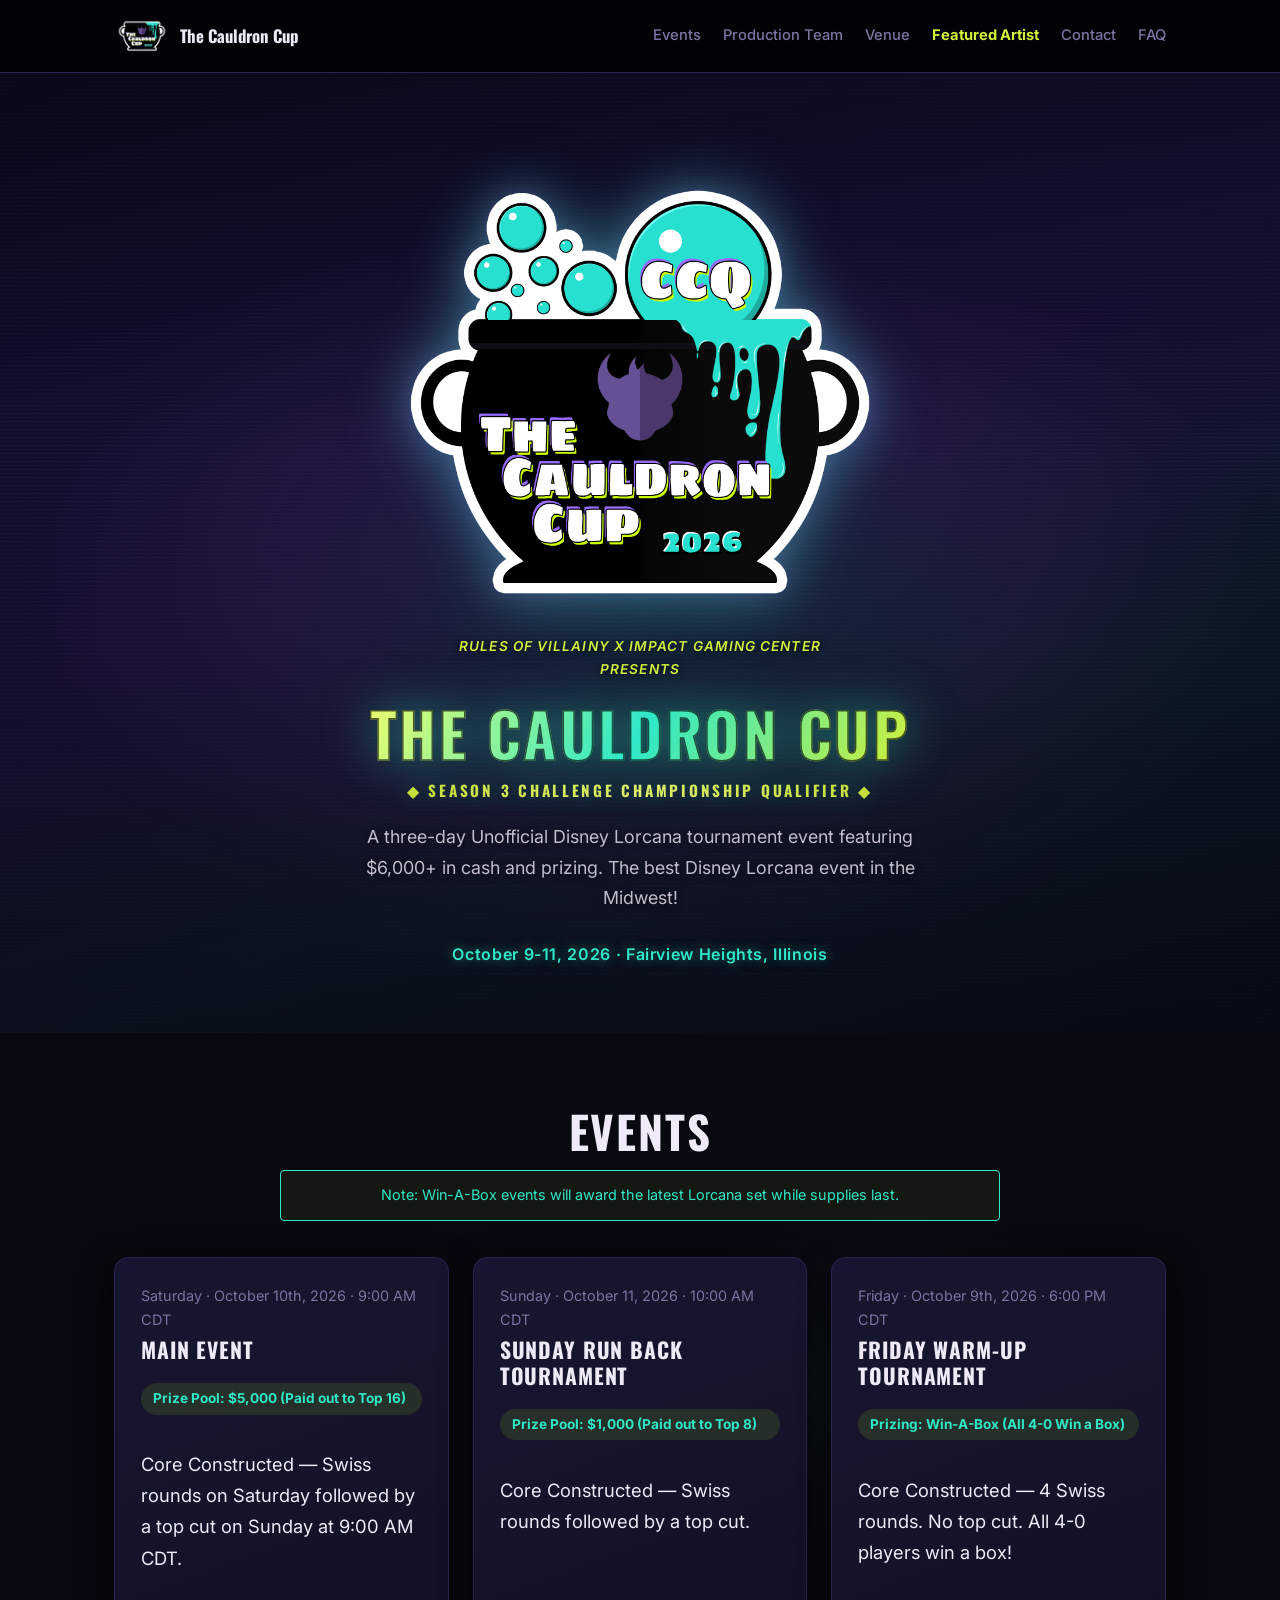
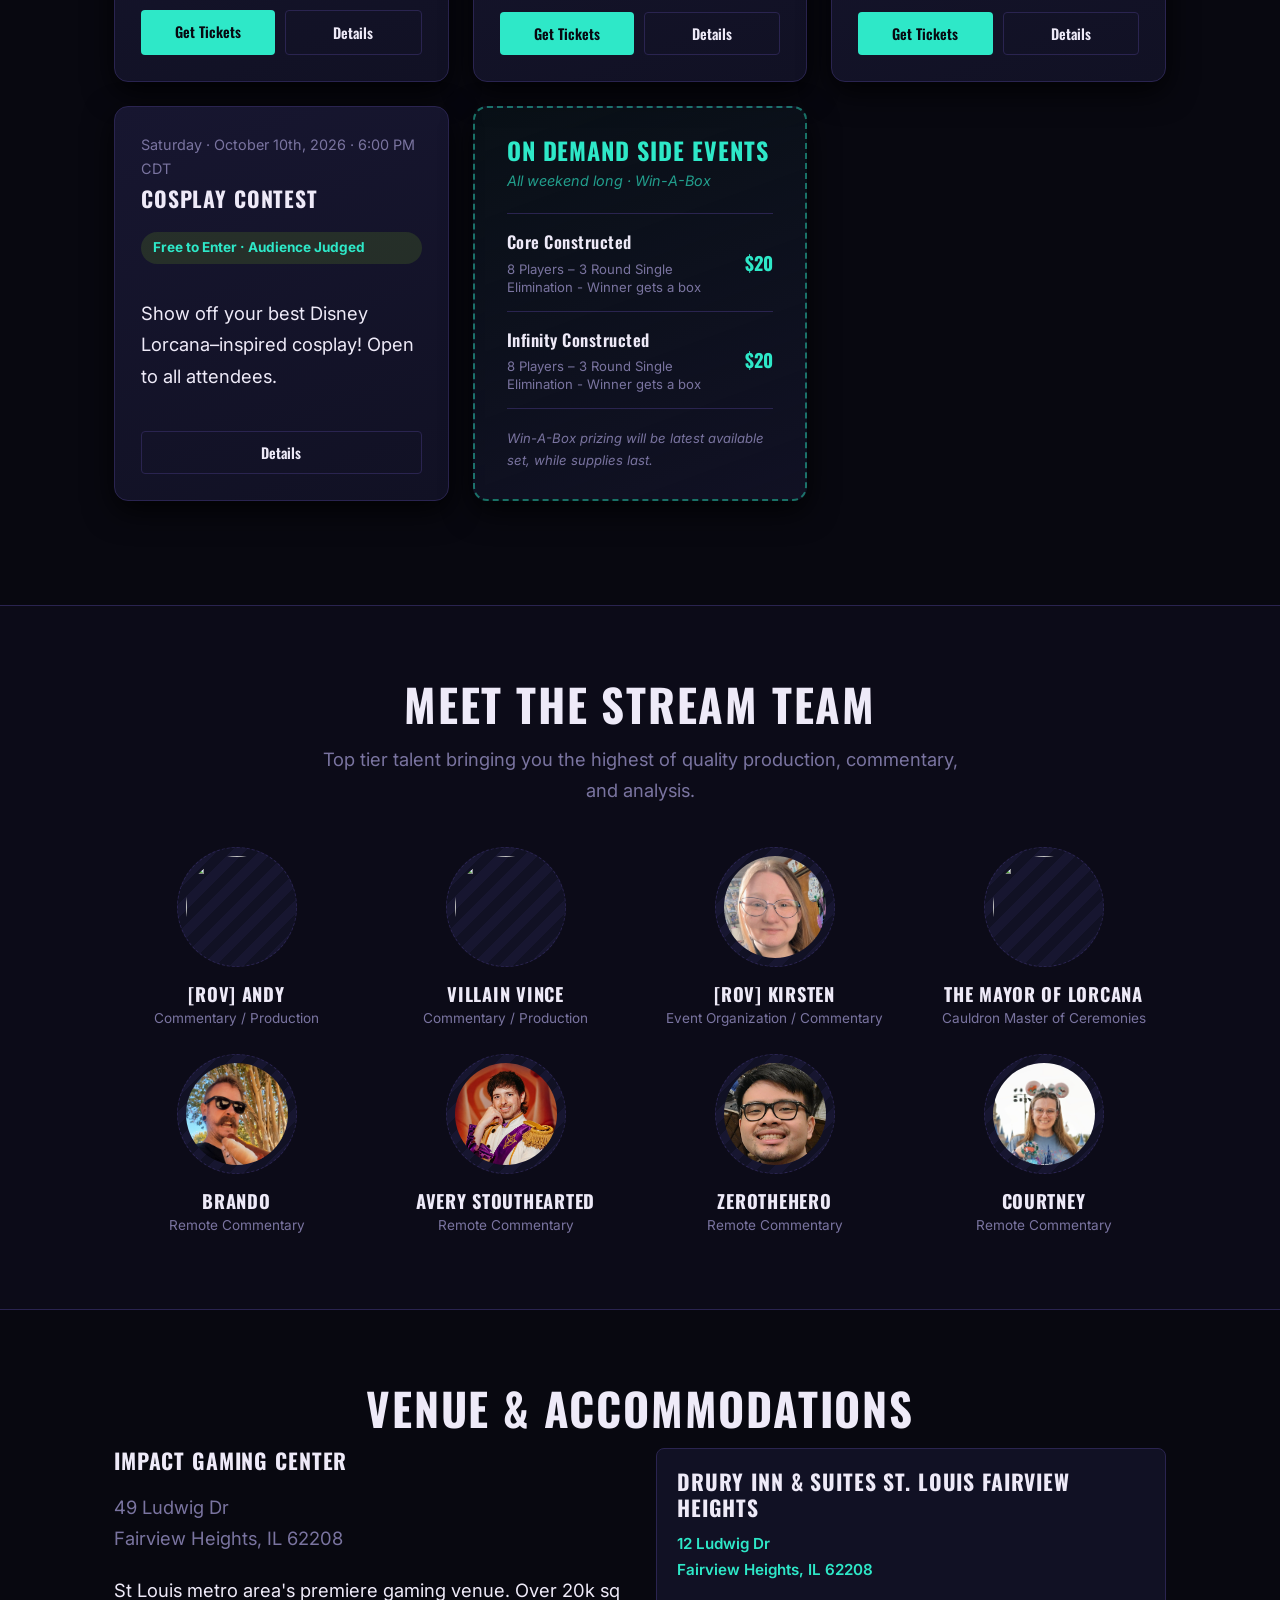
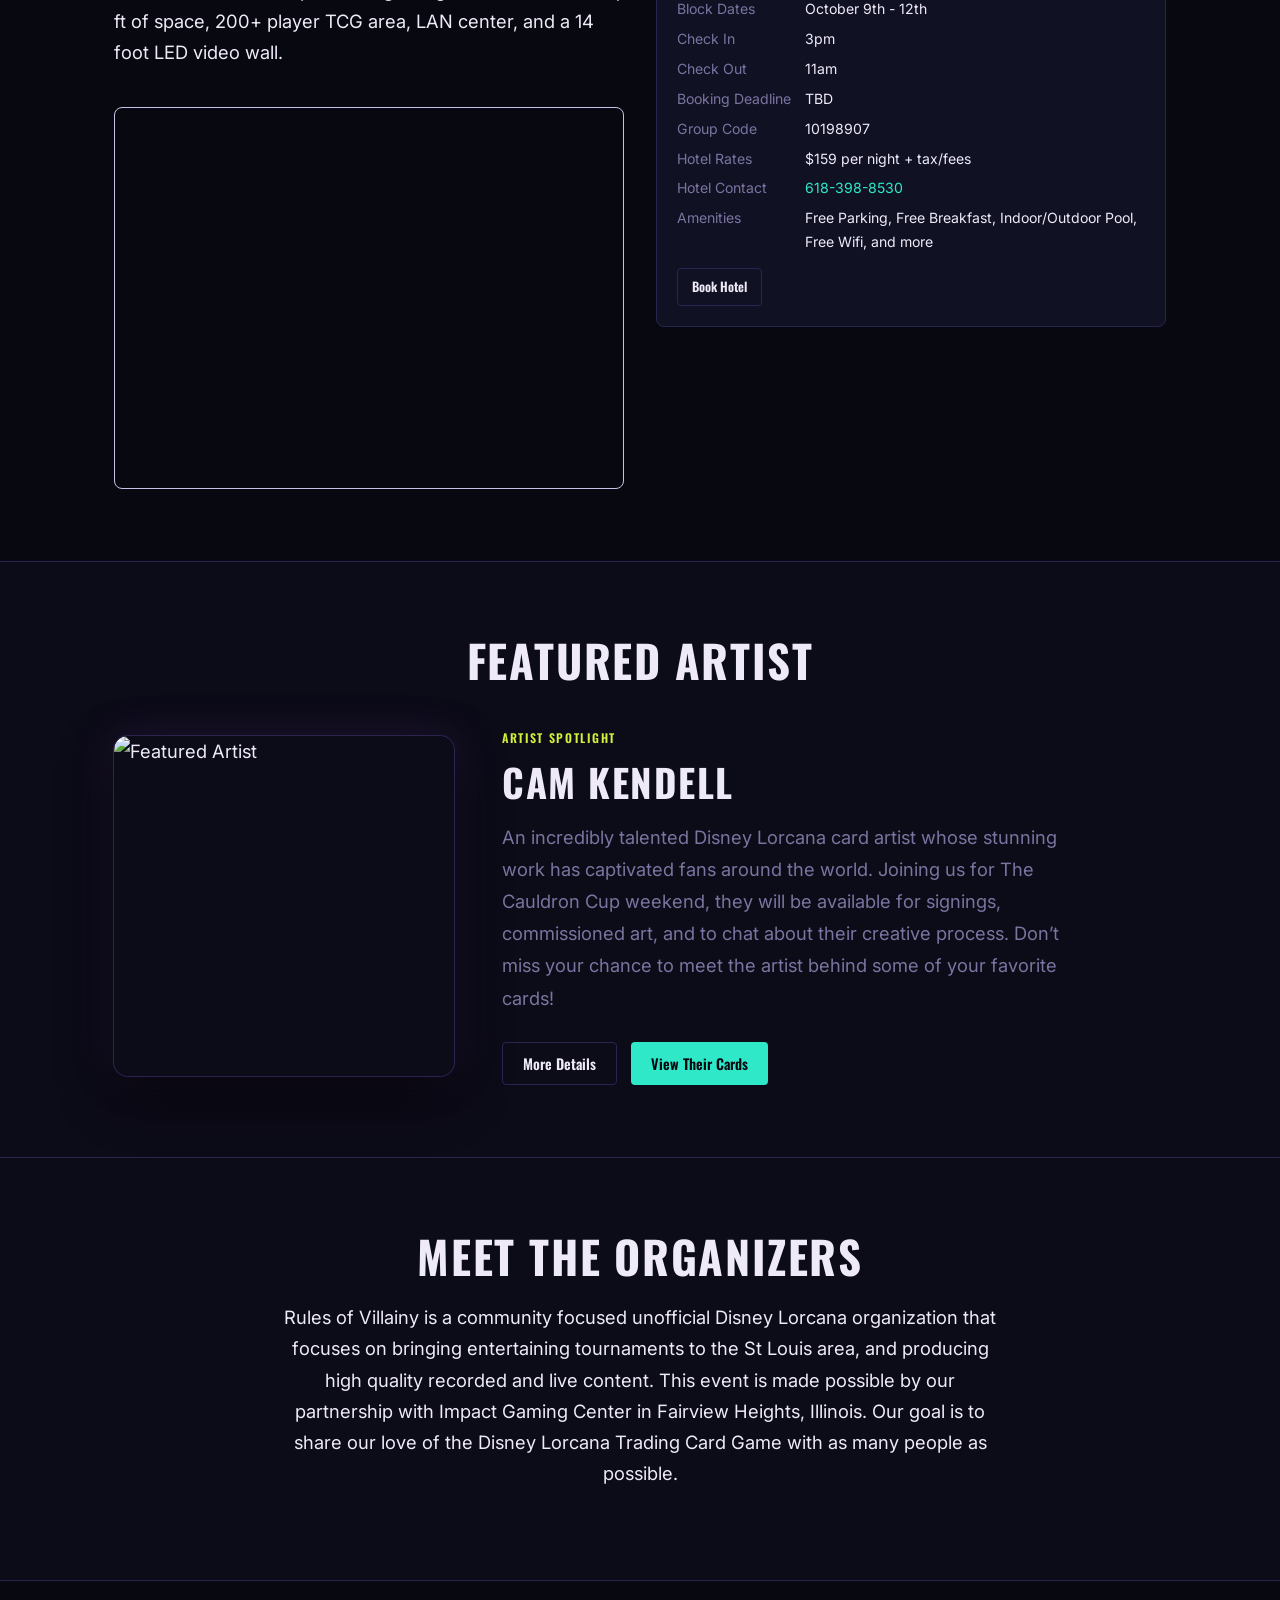
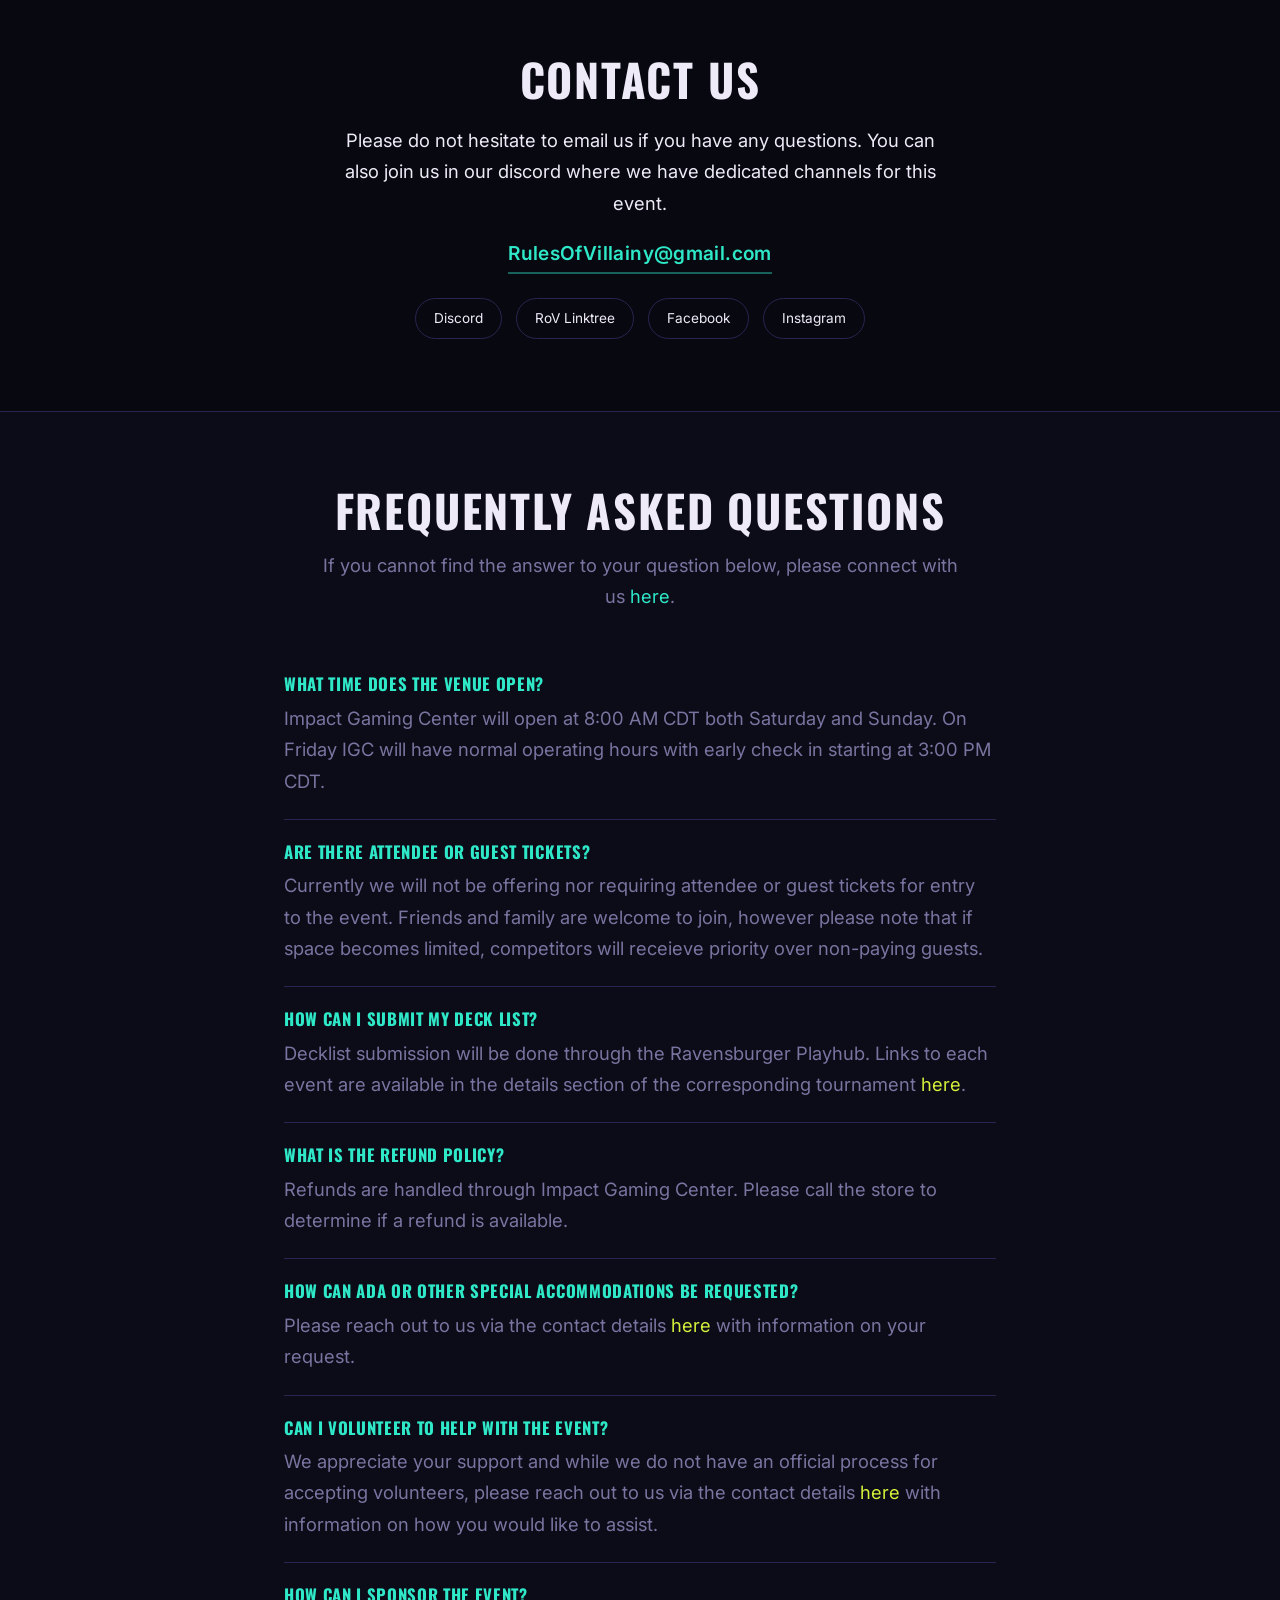
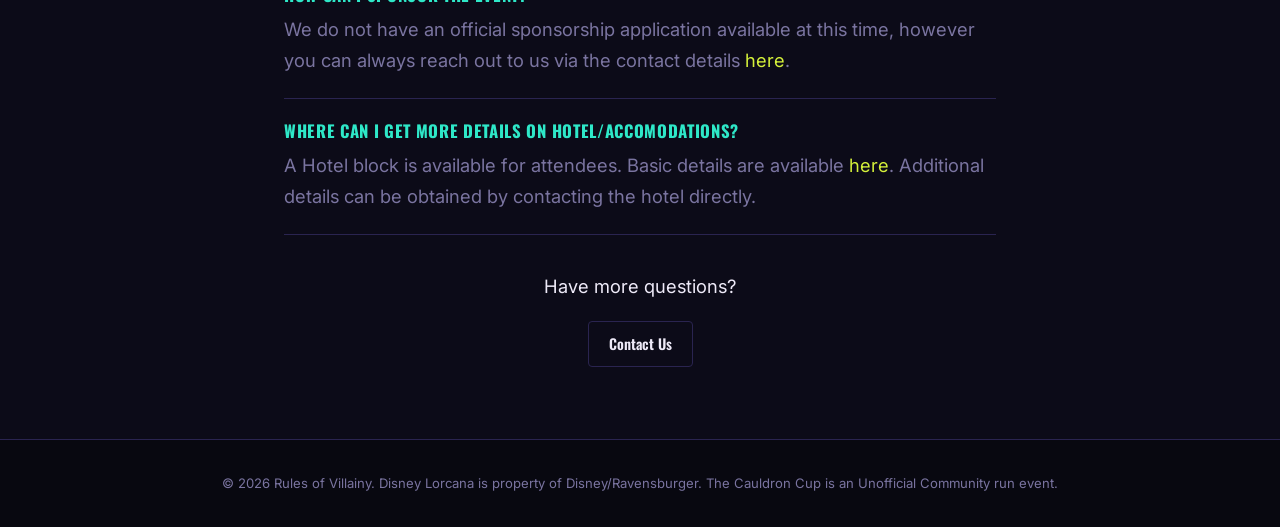
==== commit 7c3a39a6: "updates" ====
--- a/index.html
+++ b/index.html
@@ -172,7 +172,8 @@
         <dt>Decklist Due</dt>
         <dd>8:30 AM CDT</dd>
         <dt>Decklist Submission</dt>
-        <dd><a href="#" data-dummy-action="Decklist Link">Submission Link (TBD)</a></dd>
+        <dd><a href="https://tcg.ravensburgerplay.com/events/770995" target="_blank" rel="noopener noreferrer">Submit
+            Via Playhub</a></dd>
         <dt>Player Meeting</dt>
         <dd>8:45 AM CDT</dd>
         <dt>Round 1 Start</dt>
@@ -261,19 +262,23 @@
         <dt>Rounds</dt>
         <dd>Swiss (TBD based on attendance)</dd>
         <dt>Decklist Due</dt>
-        <dd>TBD</dd>
+        <dd>9:45 AM CDT</dd>
         <dt>Decklist Submission</dt>
-        <dd><a href="#" data-dummy-action="Decklist Link">Submission Link (TBD)</a></dd>
+        <dd><a href="https://tcg.ravensburgerplay.com/events/1035458" target="_blank" rel="noopener noreferrer">Submit
+            Via
+            Playhub</a></dd>
         <dt>Player Meeting</dt>
-        <dd>8:45 AM CDT</dd>
+        <dd>9:50 AM CDT</dd>
         <dt>Round 1 Start</dt>
-        <dd>9:00 AM CDT &middot; Sunday, October 11</dd>
+        <dd>10:00 AM CDT &middot; Sunday, October 11</dd>
         <dt>Top Cut</dt>
         <dd>Top 8</dd>
         <dt>Top Cut Start</dt>
         <dd>Following Swiss rounds</dd>
         <dt>Ravensburger Playhub</dt>
-        <dd><a href="#" data-dummy-action="Playhub Link">Playhub Link (TBD)</a></dd>
+        <dd><a href="https://tcg.ravensburgerplay.com/events/1035458" target="_blank" rel="noopener noreferrer">Playhub
+            Link</a>
+        </dd>
       </dl>
       <h4 class="popover-prize-heading">Prize Structure</h4>
       <ul class="popover-prizes">
@@ -827,6 +832,14 @@
       </p>
 
       <div class="faq-item">
+        <h3>What time does the Venue open?</h3>
+        <p> Impact Gaming Center will open at 8:00 AM CDT both Saturday and Sunday. On Friday IGC will have normal
+          operating hours with
+          early check in starting at 3:00 PM CDT.
+        </p>
+      </div>
+
+      <div class="faq-item">
         <h3>Are there Attendee or Guest tickets?</h3>
         <p>Currently we will not be offering nor requiring attendee or guest tickets for entry to the event.
           Friends and family are welcome to join, however please note that if space becomes limited, competitors will
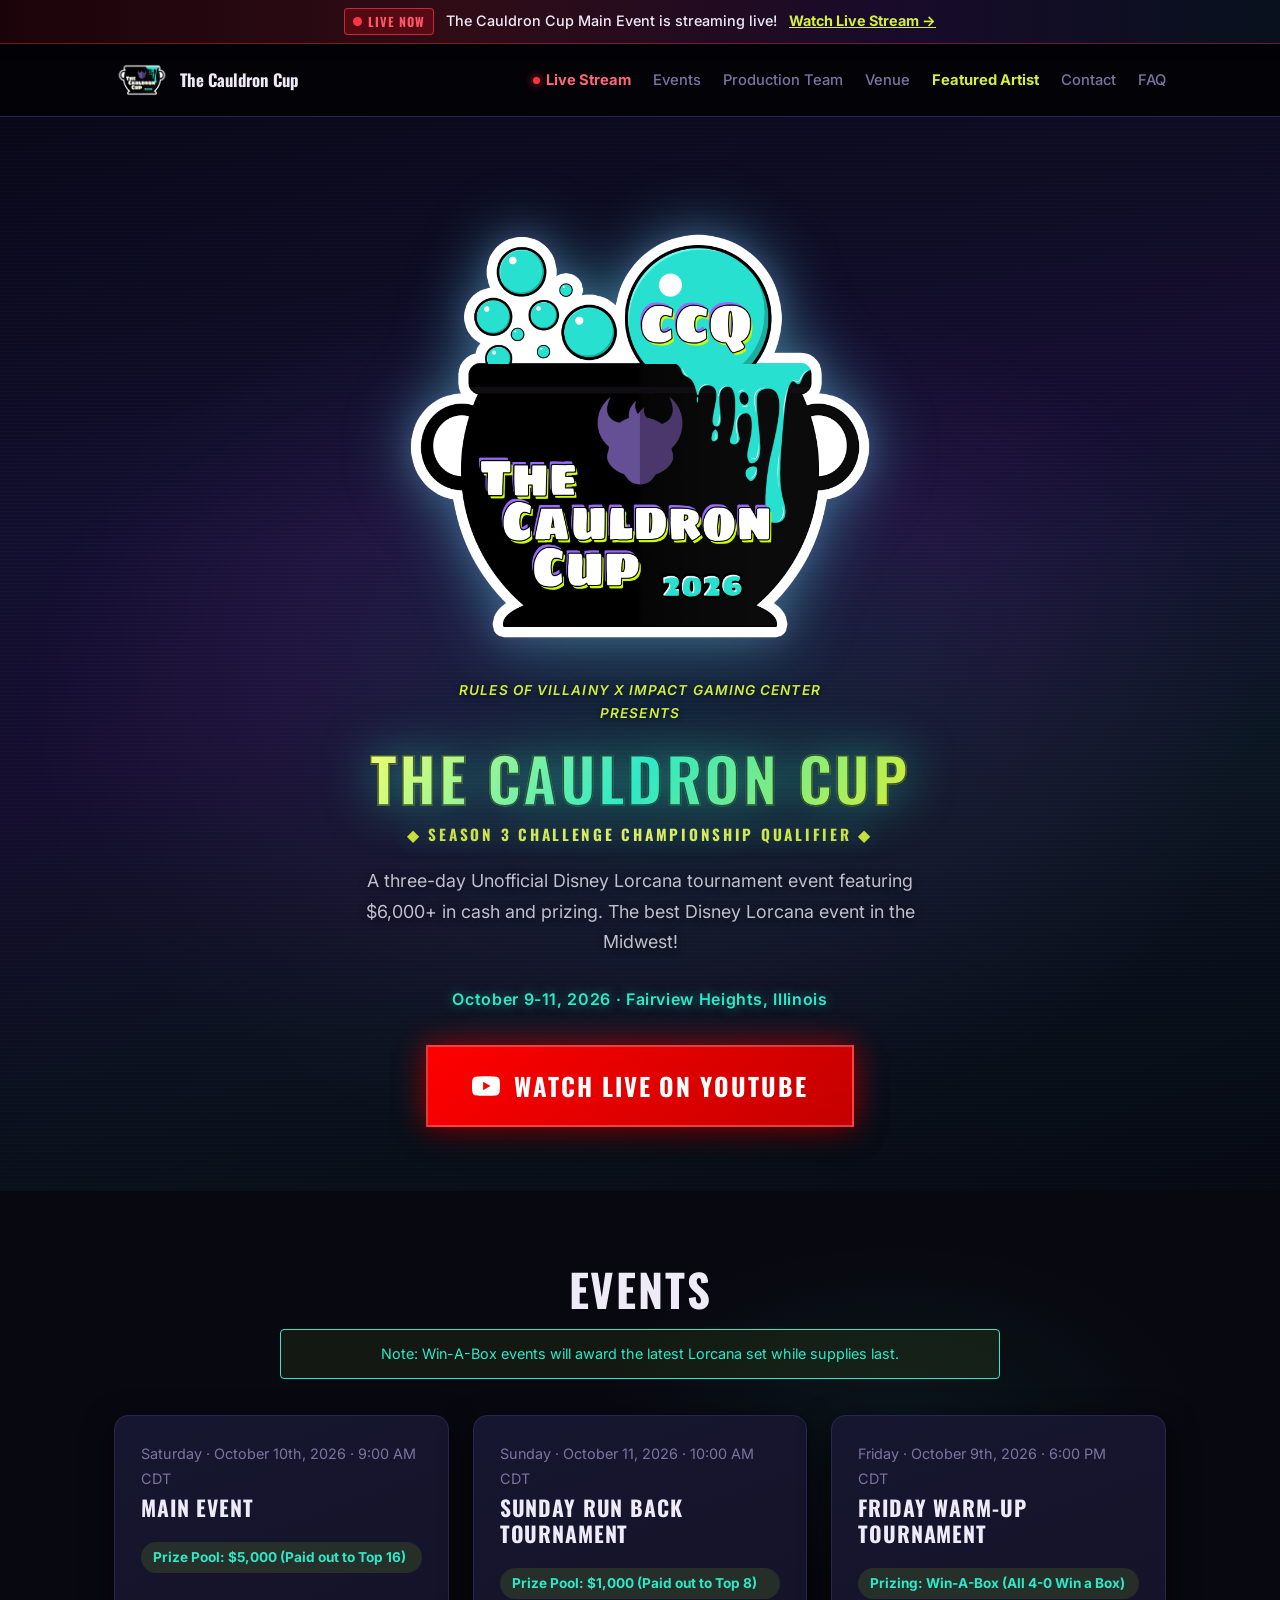
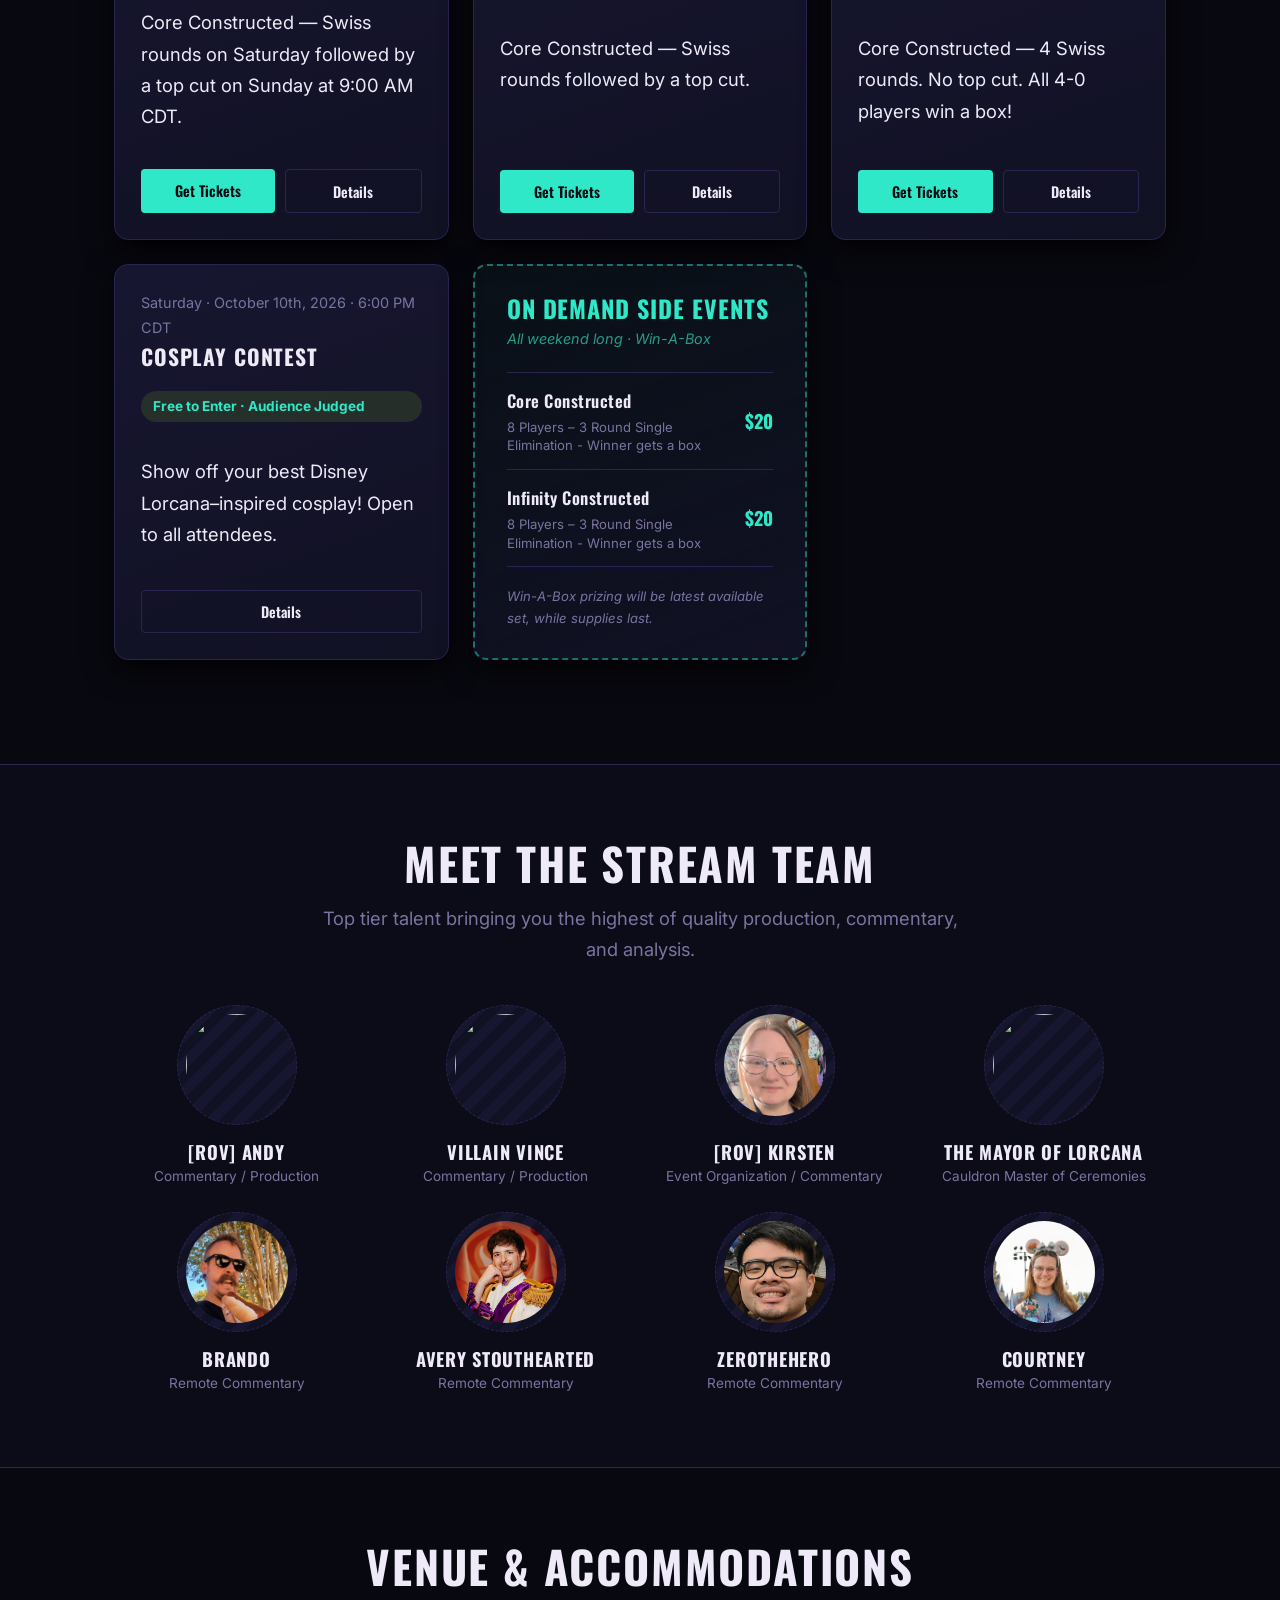
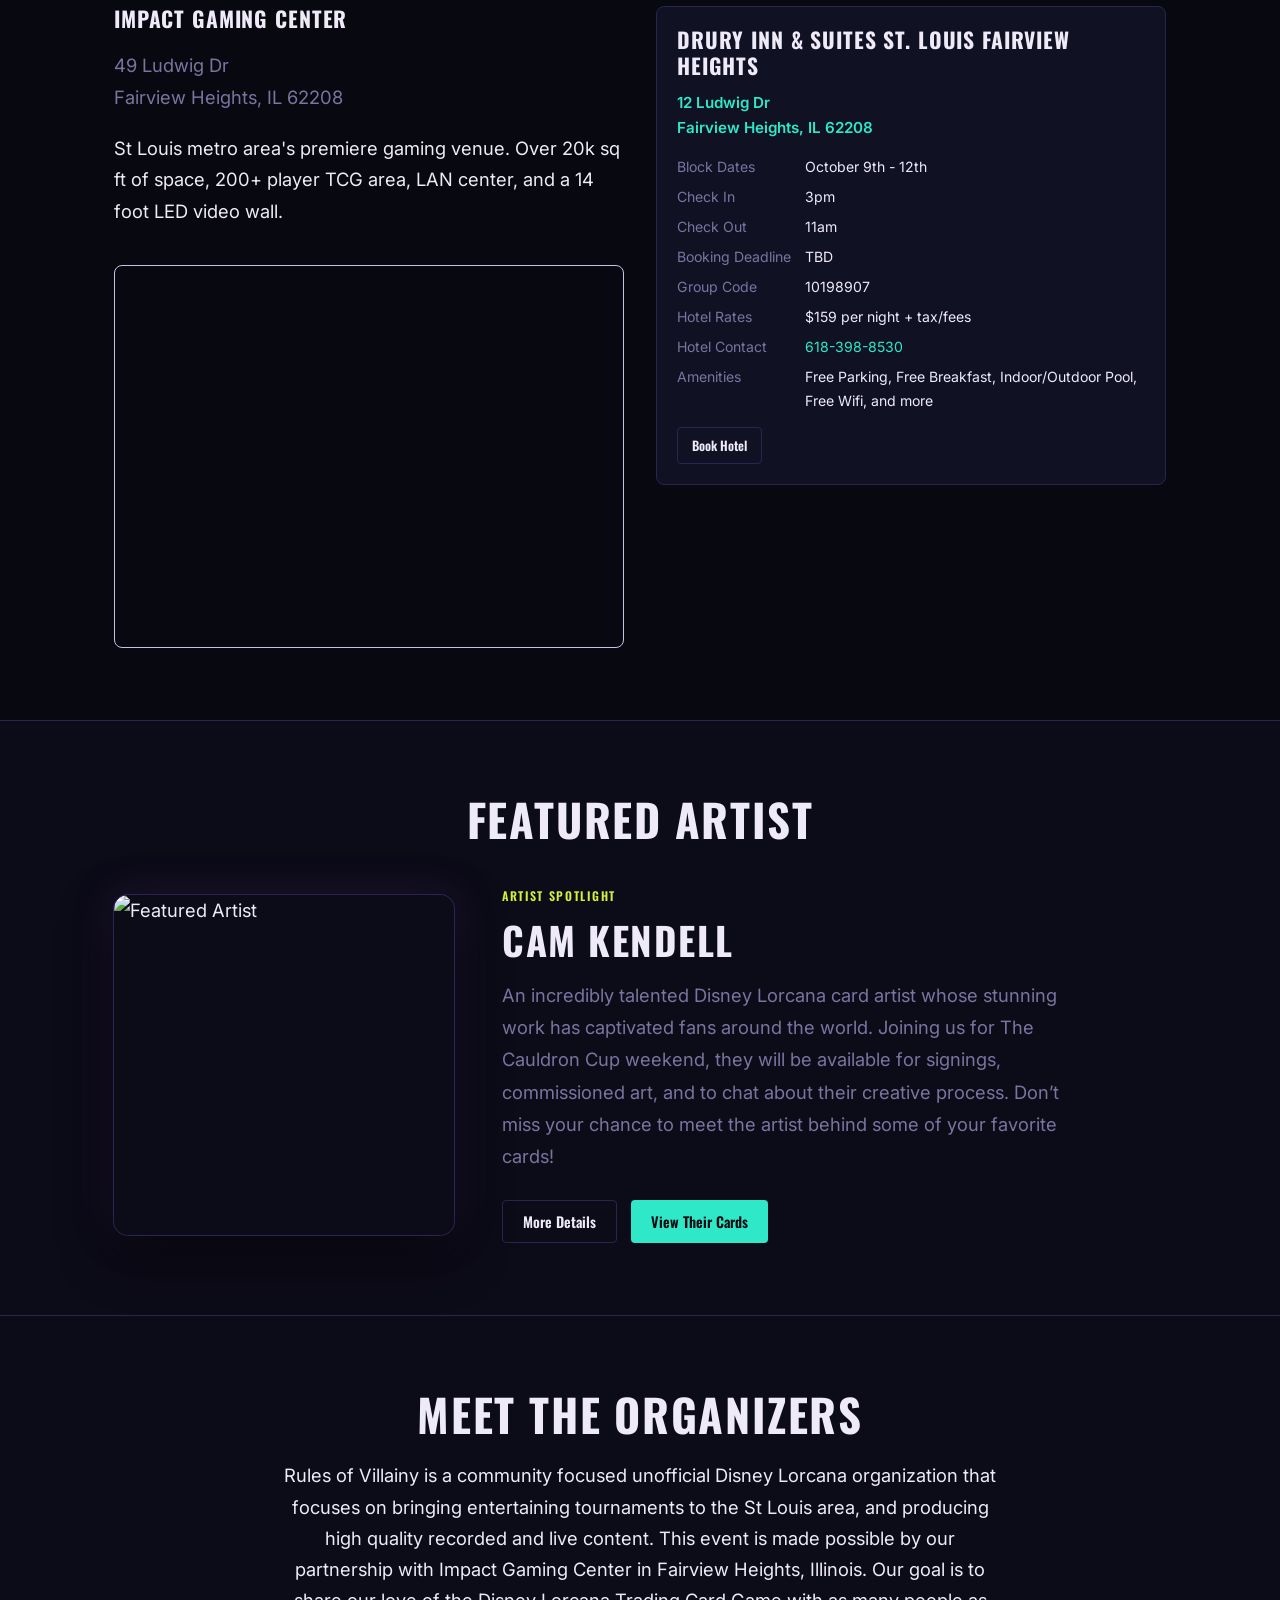
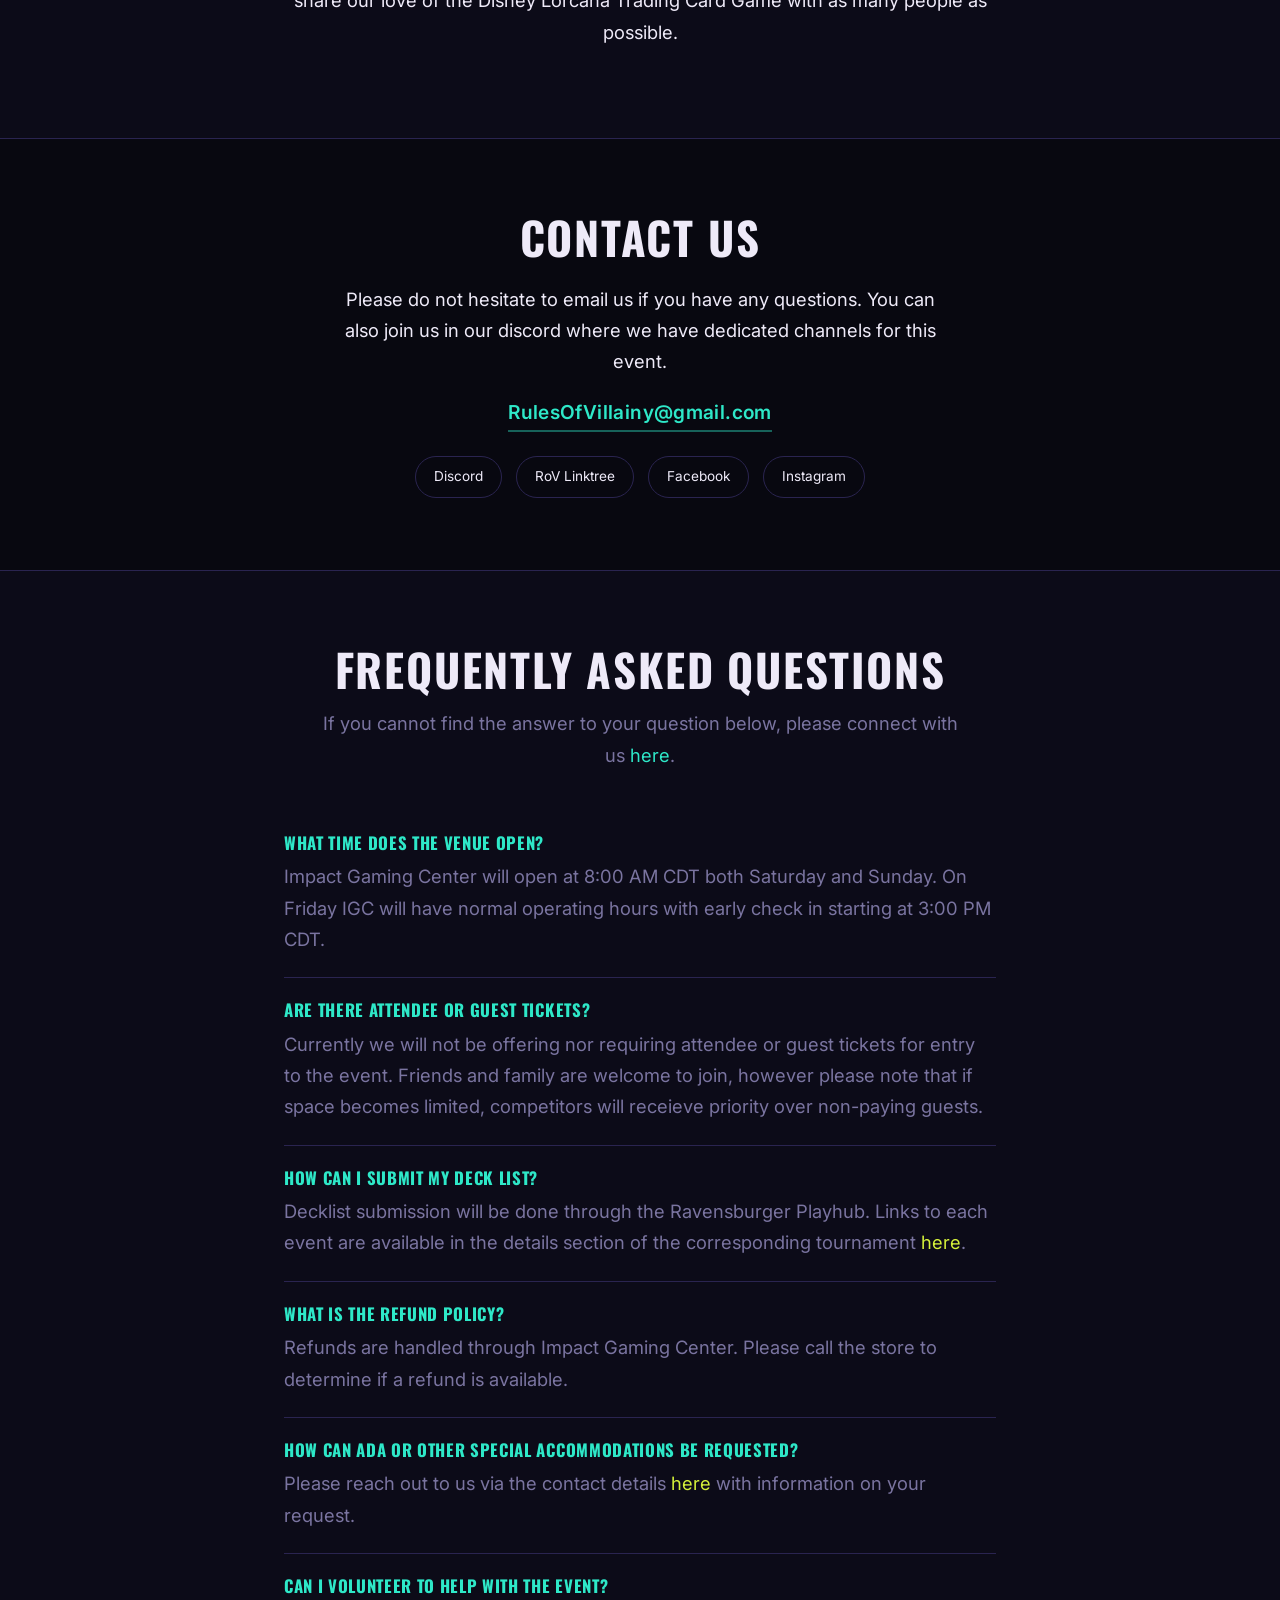
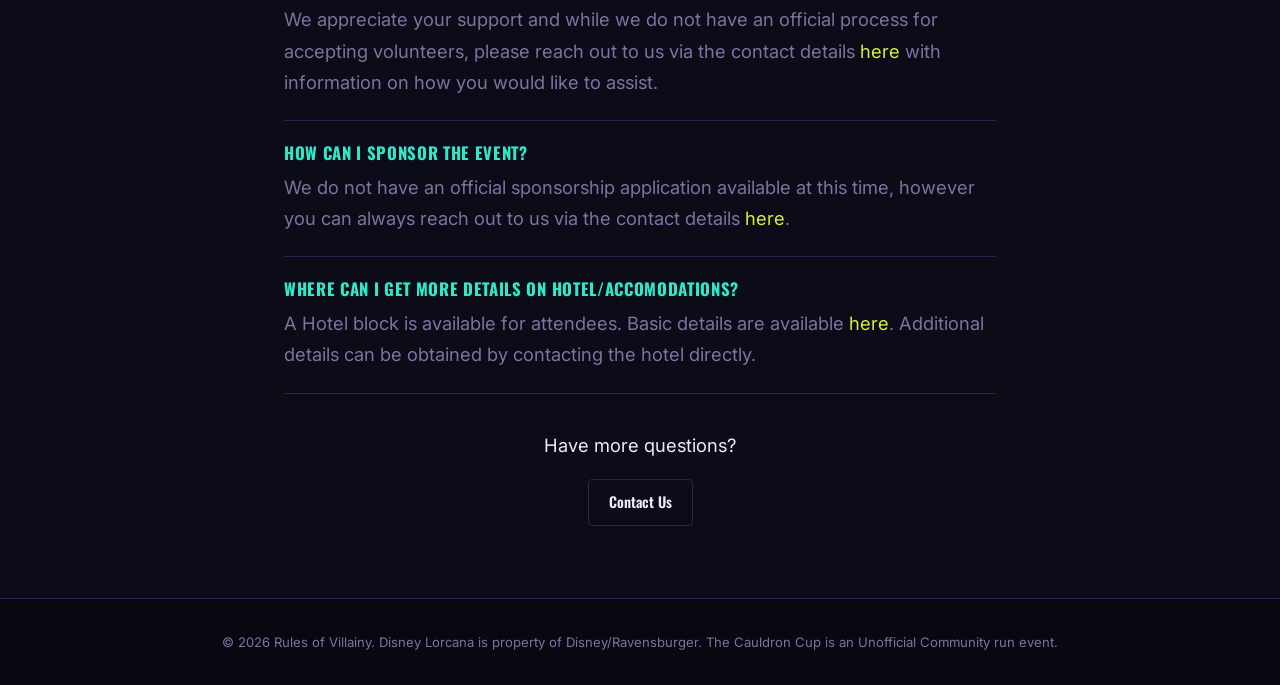
==== commit f38174c6: "add stream saturday link" ====
--- a/index.html
+++ b/index.html
@@ -28,6 +28,17 @@
 
 <body>
 
+  <!-- ===================== LIVE STREAM TOP BAR ===================== -->
+  <div class="live-topbar">
+    <div class="live-topbar-inner">
+      <span class="live-topbar-badge"><span class="live-dot"></span> LIVE NOW</span>
+      <span class="live-topbar-text">The Cauldron Cup Main Event is streaming live!</span>
+      <a href="https://youtube.com/live/Gc7pEVuRy1I?feature=share" target="_blank" rel="noopener noreferrer" class="live-topbar-link">
+        Watch Live Stream &rarr;
+      </a>
+    </div>
+  </div>
+
   <!-- ===================== HEADER ===================== -->
   <header class="site-header">
     <nav class="nav-bar">
@@ -37,6 +48,9 @@
       </a>
       <button class="nav-toggle" aria-label="Toggle navigation">&#9776;</button>
       <div class="nav-links">
+        <a href="https://youtube.com/live/Gc7pEVuRy1I?feature=share" target="_blank" rel="noopener noreferrer" class="nav-link--live">
+          <span class="live-dot-nav"></span> Live Stream
+        </a>
         <a href="#events">Events</a>
         <a href="#team">Production Team</a>
         <a href="#venue">Venue</a>
@@ -62,6 +76,16 @@
         Lorcana event in the Midwest!
       </p>
       <p class="meta">October 9-11, 2026 &middot; Fairview Heights, Illinois</p>
+
+      <!-- Big Red Square Live Stream Button -->
+      <div class="hero-live-wrap">
+        <a href="https://youtube.com/live/Gc7pEVuRy1I?feature=share" target="_blank" rel="noopener noreferrer" class="btn-live-square">
+          <svg class="live-yt-icon" viewBox="0 0 24 24" fill="currentColor" width="28" height="28" aria-hidden="true">
+            <path d="M23.498 6.186a3.016 3.016 0 0 0-2.122-2.136C19.505 3.545 12 3.545 12 3.545s-7.505 0-9.377.505A3.017 3.017 0 0 0 .502 6.186C0 8.07 0 12 0 12s0 3.93.502 5.814a3.016 3.016 0 0 0 2.122 2.136c1.871.505 9.376.505 9.376.505s7.505 0 9.377-.505a3.015 3.015 0 0 0 2.122-2.136C24 15.93 24 12 24 12s0-3.93-.502-5.814zM9.545 15.568V8.432L15.818 12l-6.273 3.568z"/>
+          </svg>
+          <span class="btn-live-text">Watch Live on YouTube</span>
+        </a>
+      </div>
     </div>
   </section>
 
--- a/css/styles.css
+++ b/css/styles.css
@@ -1433,4 +1433,171 @@
   font-size: 0.82rem;
   color: var(--color-text-muted);
   font-style: italic;
+}
+
+/* ==========================================================================
+   Live Stream Announcement & Hero Showcase
+   ========================================================================== */
+
+/* ---------- Top Announcement Bar ---------- */
+.live-topbar {
+  background: linear-gradient(90deg, #1b0409 0%, #300c15 35%, #180b2a 70%, #08111e 100%);
+  border-bottom: 1px solid rgba(255, 51, 68, 0.4);
+  padding: 8px 16px;
+  position: relative;
+  z-index: 60;
+  box-shadow: 0 2px 14px rgba(0, 0, 0, 0.5);
+}
+
+.live-topbar-inner {
+  max-width: var(--max-width);
+  margin: 0 auto;
+  display: flex;
+  align-items: center;
+  justify-content: center;
+  gap: 12px;
+  font-size: 0.9rem;
+  font-weight: 500;
+  color: var(--color-text);
+  flex-wrap: wrap;
+  text-align: center;
+}
+
+.live-topbar-badge {
+  display: inline-flex;
+  align-items: center;
+  gap: 6px;
+  background: rgba(229, 9, 20, 0.22);
+  border: 1px solid rgba(255, 51, 68, 0.7);
+  color: #ff5566;
+  padding: 2px 8px;
+  border-radius: var(--radius-sm);
+  font-family: var(--font-heading);
+  font-weight: 700;
+  font-size: 0.78rem;
+  letter-spacing: 0.08em;
+  text-transform: uppercase;
+}
+
+.live-topbar-link {
+  color: var(--color-accent);
+  font-weight: 700;
+  text-decoration: underline;
+  transition: color 0.15s ease;
+}
+
+.live-topbar-link:hover {
+  color: var(--color-accent-2);
+}
+
+/* ---------- Pulsing Live Indicators ---------- */
+.live-dot {
+  width: 9px;
+  height: 9px;
+  background-color: #ff3344;
+  border-radius: 50%;
+  display: inline-block;
+  box-shadow: 0 0 0 0 rgba(255, 51, 68, 0.8);
+  animation: live-pulse-dot 1.8s infinite cubic-bezier(0.66, 0, 0, 1);
+}
+
+@keyframes live-pulse-dot {
+  0% {
+    transform: scale(0.95);
+    box-shadow: 0 0 0 0 rgba(255, 51, 68, 0.8);
+  }
+  70% {
+    transform: scale(1.05);
+    box-shadow: 0 0 0 9px rgba(255, 51, 68, 0);
+  }
+  100% {
+    transform: scale(0.95);
+    box-shadow: 0 0 0 0 rgba(255, 51, 68, 0);
+  }
+}
+
+/* ---------- Nav Link Live Indicator ---------- */
+.nav-links a.nav-link--live {
+  color: #ff6677 !important;
+  font-weight: 700;
+  display: inline-flex;
+  align-items: center;
+  gap: 6px;
+  transition: color 0.15s ease;
+}
+
+.nav-links a.nav-link--live:hover {
+  color: #ff8899 !important;
+  text-decoration: none;
+}
+
+.live-dot-nav {
+  width: 7px;
+  height: 7px;
+  background-color: #ff3344;
+  border-radius: 50%;
+  display: inline-block;
+  box-shadow: 0 0 8px #ff3344;
+  animation: live-pulse-dot 1.8s infinite cubic-bezier(0.66, 0, 0, 1);
+}
+
+/* ---------- Big Red Square Live Button ---------- */
+.hero-live-wrap {
+  margin: 32px auto 0;
+  display: flex;
+  justify-content: center;
+  align-items: center;
+  width: 100%;
+}
+
+.btn-live-square {
+  background: linear-gradient(135deg, #ff0000 0%, #c40000 100%);
+  color: #ffffff !important;
+  display: inline-flex;
+  align-items: center;
+  justify-content: center;
+  gap: 14px;
+  padding: 18px 44px;
+  font-family: var(--font-heading);
+  font-weight: 700;
+  font-size: clamp(1.2rem, 2.5vw, 1.55rem);
+  letter-spacing: 0.08em;
+  text-transform: uppercase;
+  border-radius: 0; /* Square corners */
+  border: 2px solid rgba(255, 255, 255, 0.25);
+  box-shadow: 0 0 30px rgba(255, 0, 0, 0.6), 0 8px 25px rgba(0, 0, 0, 0.7);
+  transition: transform 0.15s ease, box-shadow 0.15s ease, background 0.15s ease, border-color 0.15s ease;
+  text-decoration: none;
+}
+
+.btn-live-square:hover {
+  background: linear-gradient(135deg, #ff1a1a 0%, #d80000 100%);
+  color: #ffffff !important;
+  transform: translateY(-3px) scale(1.02);
+  box-shadow: 0 0 45px rgba(255, 0, 0, 0.85), 0 12px 30px rgba(0, 0, 0, 0.8);
+  border-color: rgba(255, 255, 255, 0.5);
+  text-decoration: none;
+}
+
+.btn-live-square:active {
+  transform: translateY(0) scale(1);
+}
+
+.live-yt-icon {
+  flex-shrink: 0;
+  display: inline-block;
+}
+
+@media (max-width: 640px) {
+  .hero-live-wrap {
+    margin-top: 24px;
+  }
+
+  .btn-live-square {
+    width: 100%;
+    max-width: 380px;
+    padding: 15px 22px;
+    font-size: 1.15rem;
+    gap: 10px;
+  }
 }
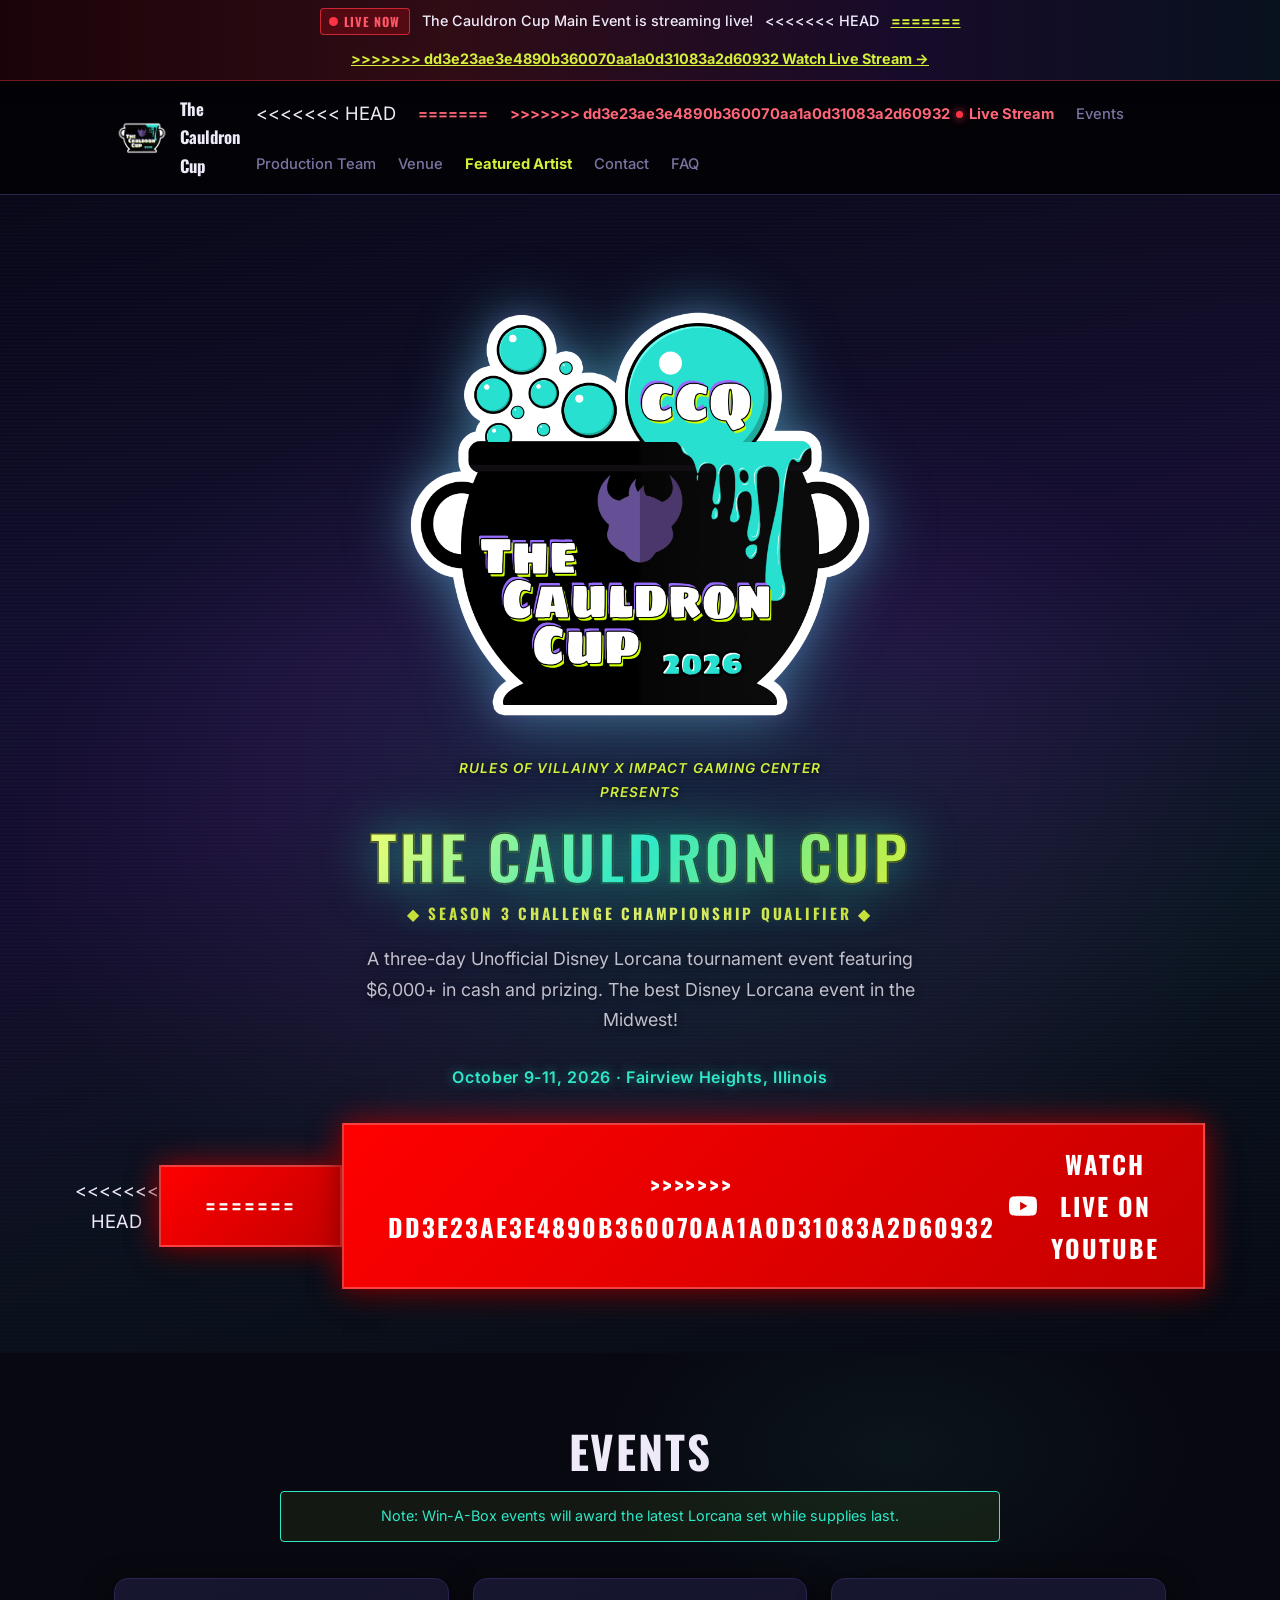
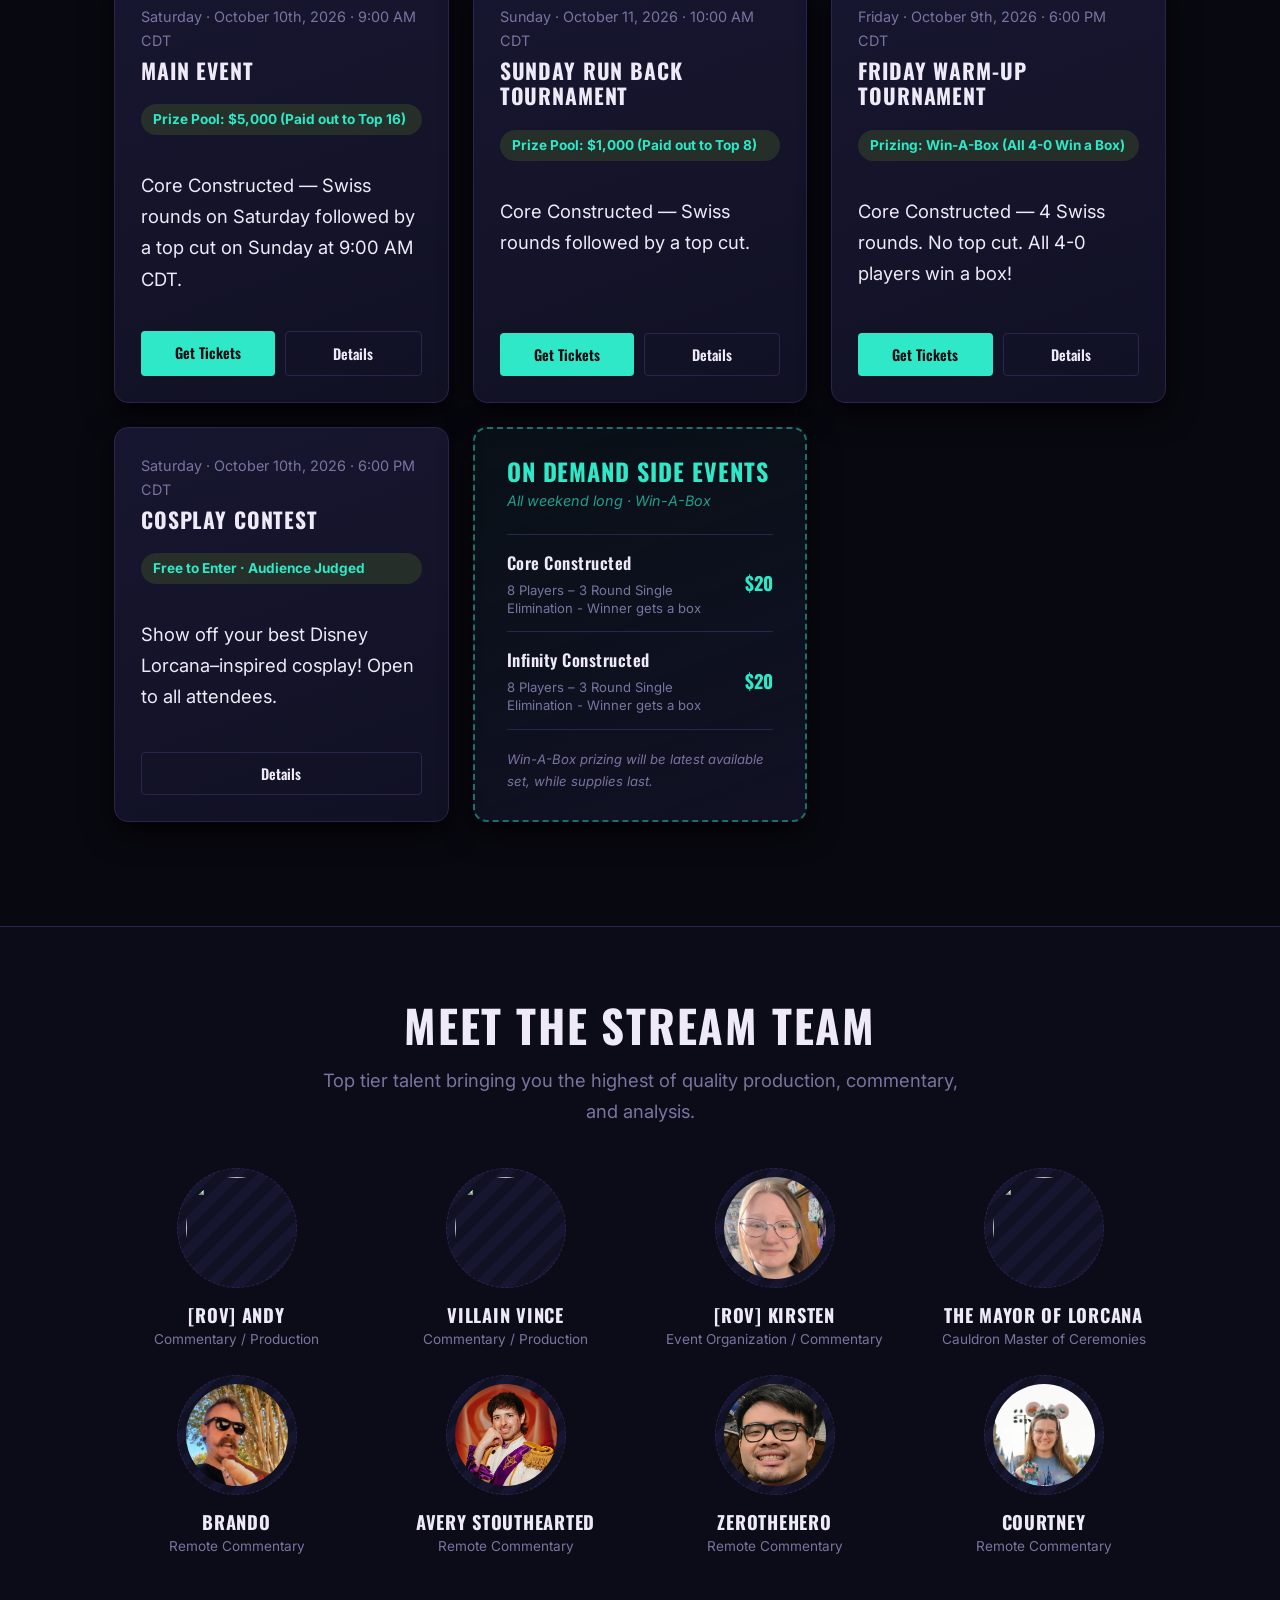
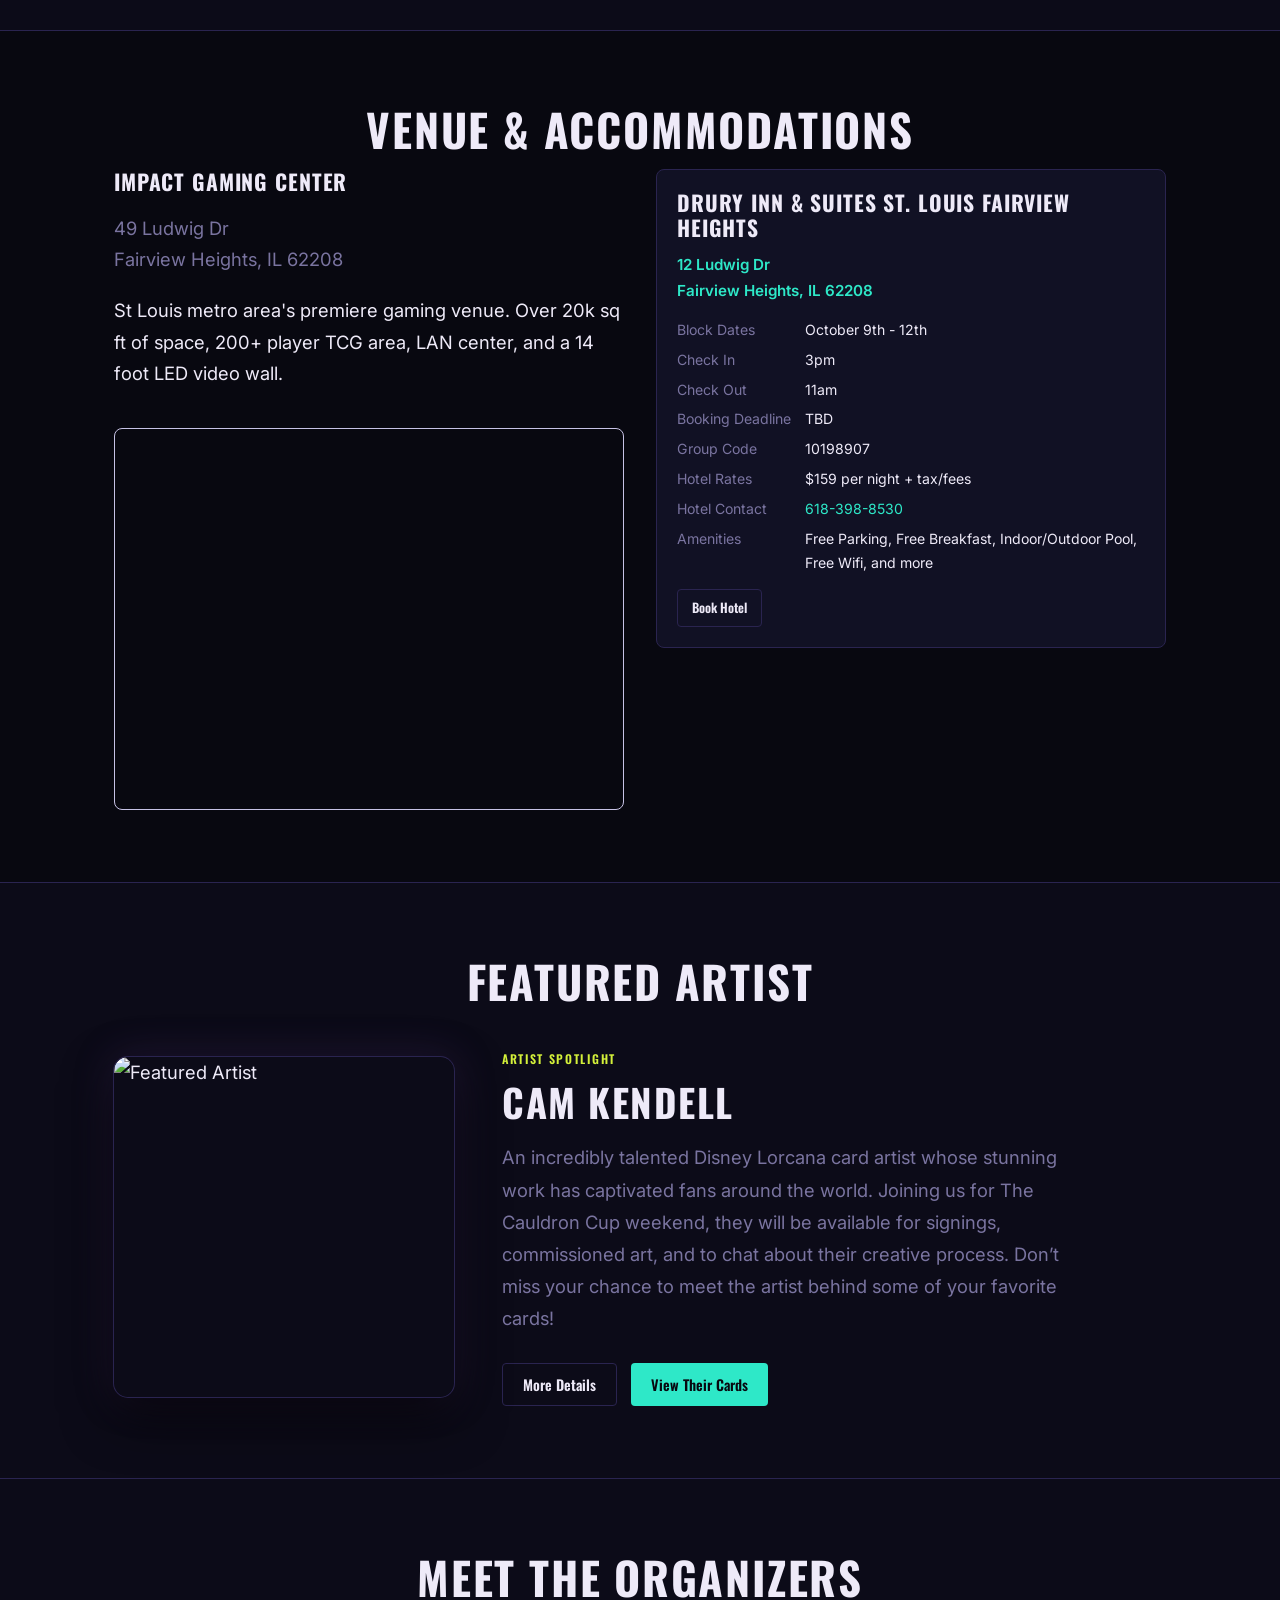
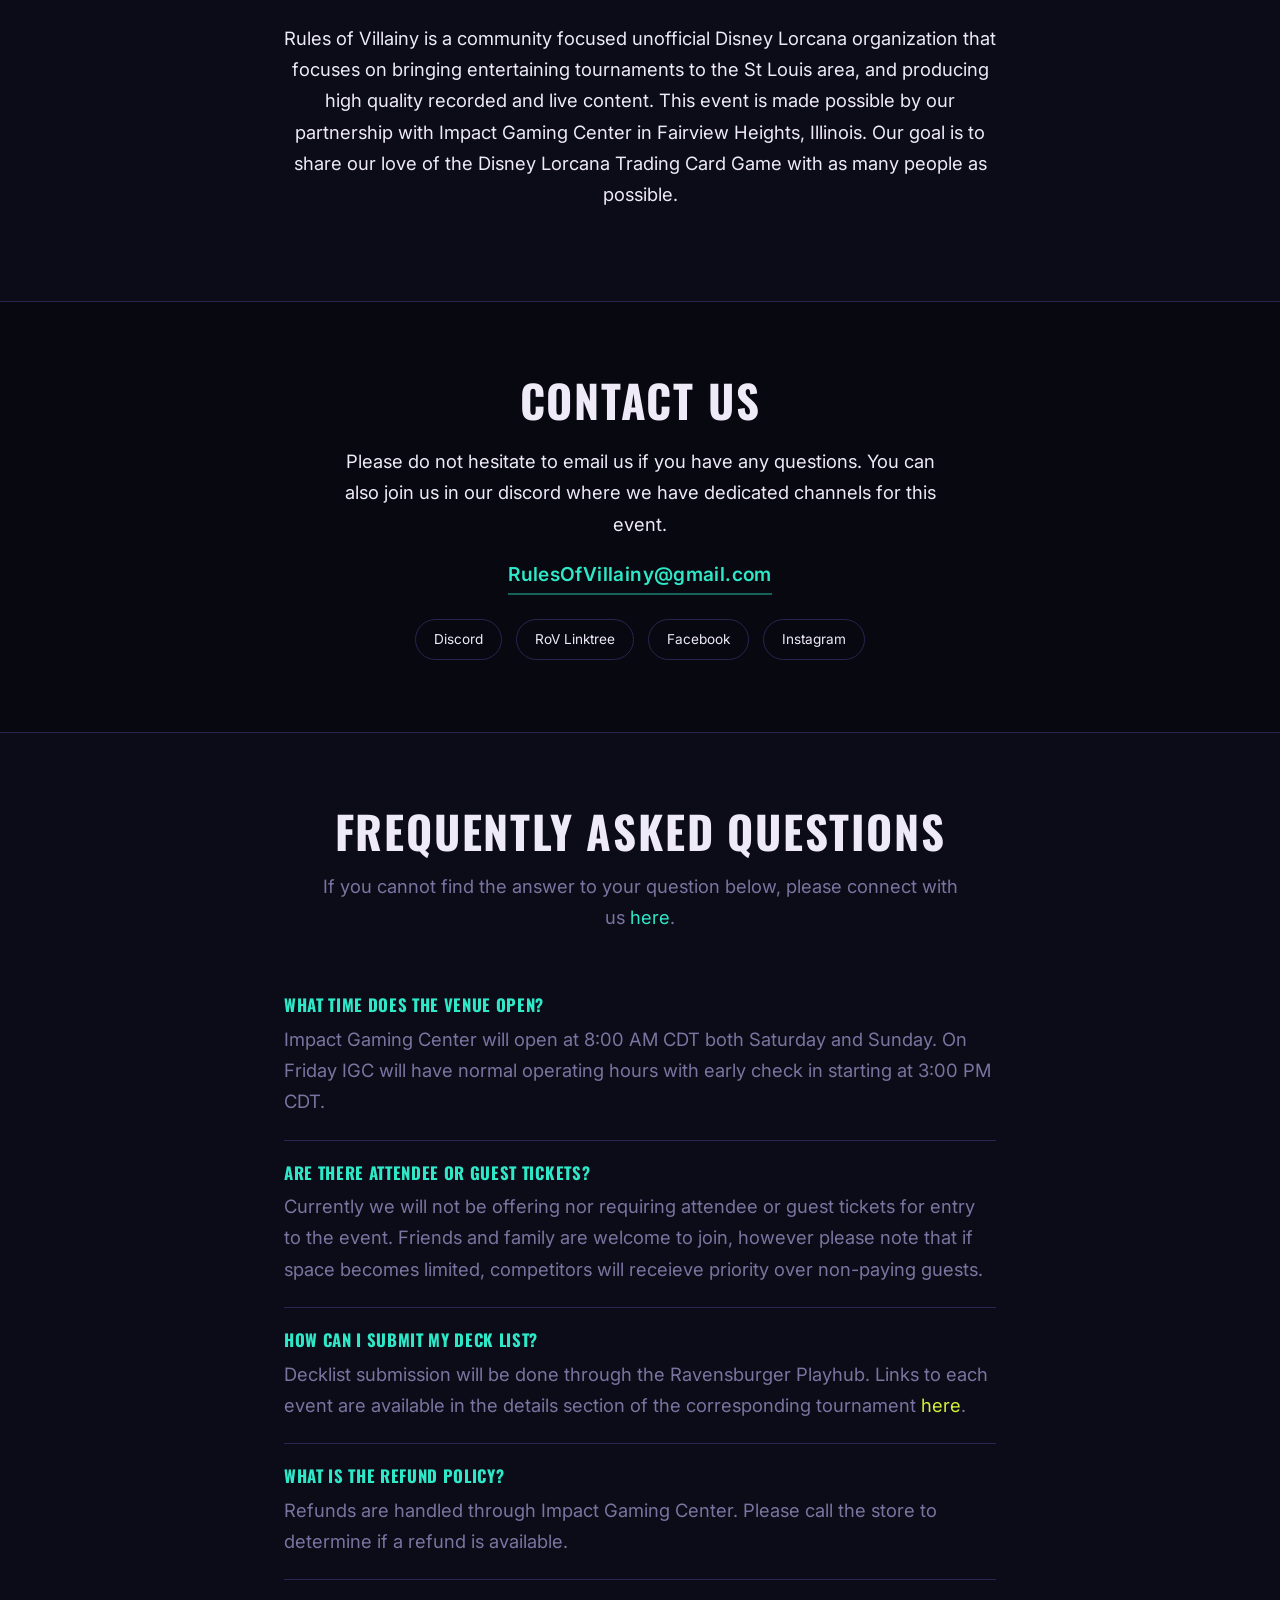
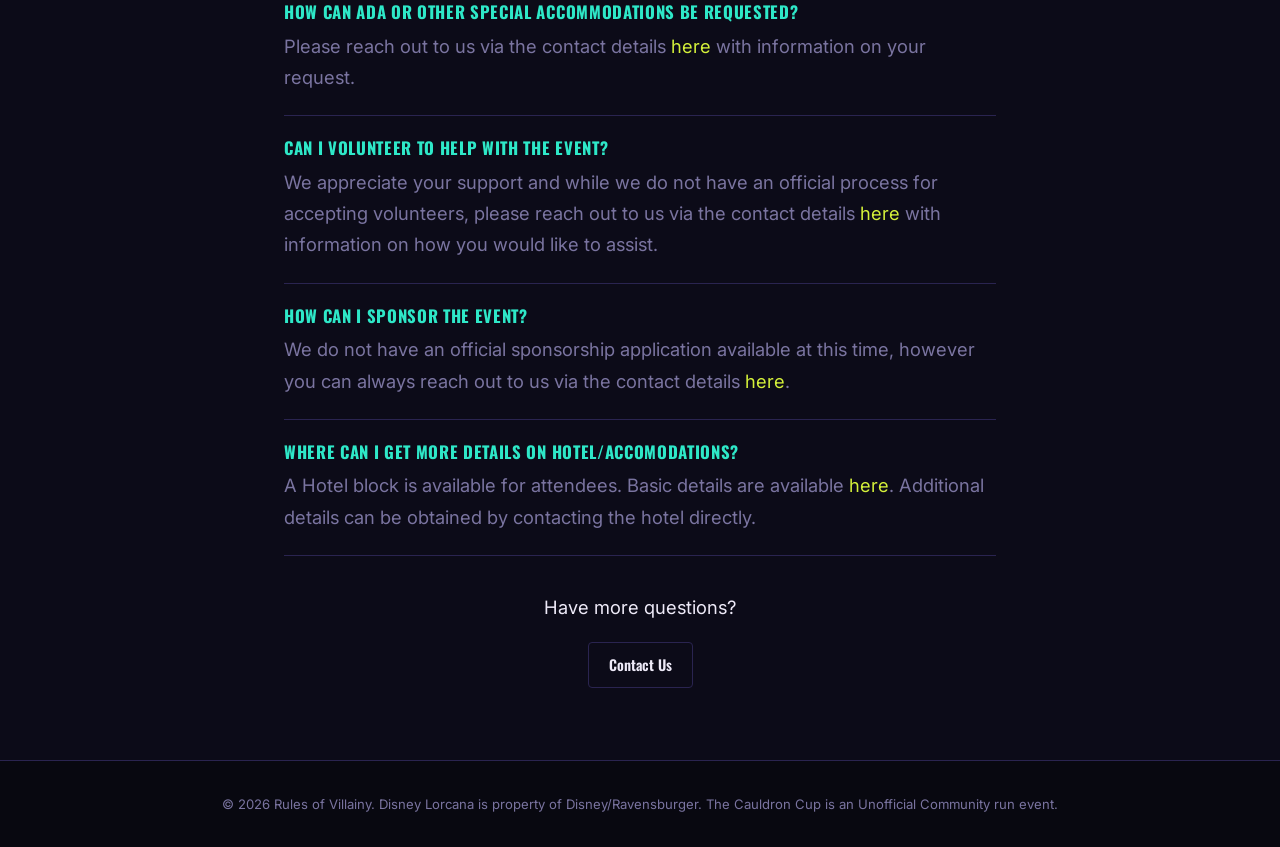
==== commit 4418e795: "Merge branch 'main' of https://github.com/rulesofvillainy/black-cauldron-cup" ====
--- a/index.html
+++ b/index.html
@@ -33,7 +33,12 @@
     <div class="live-topbar-inner">
       <span class="live-topbar-badge"><span class="live-dot"></span> LIVE NOW</span>
       <span class="live-topbar-text">The Cauldron Cup Main Event is streaming live!</span>
-      <a href="https://youtube.com/live/Gc7pEVuRy1I?feature=share" target="_blank" rel="noopener noreferrer" class="live-topbar-link">
+<<<<<<< HEAD
+      <a href="https://youtube.com/live/Gc7pEVuRy1I?feature=share" target="_blank" rel="noopener noreferrer"
+        class="live-topbar-link">
+=======
+      <a href="https://www.youtube.com/watch?v=NzkQXoqE_rY" target="_blank" rel="noopener noreferrer" class="live-topbar-link">
+>>>>>>> dd3e23ae3e4890b360070aa1a0d31083a2d60932
         Watch Live Stream &rarr;
       </a>
     </div>
@@ -48,7 +53,12 @@
       </a>
       <button class="nav-toggle" aria-label="Toggle navigation">&#9776;</button>
       <div class="nav-links">
-        <a href="https://youtube.com/live/Gc7pEVuRy1I?feature=share" target="_blank" rel="noopener noreferrer" class="nav-link--live">
+<<<<<<< HEAD
+        <a href="https://youtube.com/live/Gc7pEVuRy1I?feature=share" target="_blank" rel="noopener noreferrer"
+          class="nav-link--live">
+=======
+        <a href="https://www.youtube.com/watch?v=NzkQXoqE_rY" target="_blank" rel="noopener noreferrer" class="nav-link--live">
+>>>>>>> dd3e23ae3e4890b360070aa1a0d31083a2d60932
           <span class="live-dot-nav"></span> Live Stream
         </a>
         <a href="#events">Events</a>
@@ -79,9 +89,15 @@
 
       <!-- Big Red Square Live Stream Button -->
       <div class="hero-live-wrap">
-        <a href="https://youtube.com/live/Gc7pEVuRy1I?feature=share" target="_blank" rel="noopener noreferrer" class="btn-live-square">
+<<<<<<< HEAD
+        <a href="https://youtube.com/live/Gc7pEVuRy1I?feature=share" target="_blank" rel="noopener noreferrer"
+          class="btn-live-square">
+=======
+        <a href="https://www.youtube.com/watch?v=NzkQXoqE_rY" target="_blank" rel="noopener noreferrer" class="btn-live-square">
+>>>>>>> dd3e23ae3e4890b360070aa1a0d31083a2d60932
           <svg class="live-yt-icon" viewBox="0 0 24 24" fill="currentColor" width="28" height="28" aria-hidden="true">
-            <path d="M23.498 6.186a3.016 3.016 0 0 0-2.122-2.136C19.505 3.545 12 3.545 12 3.545s-7.505 0-9.377.505A3.017 3.017 0 0 0 .502 6.186C0 8.07 0 12 0 12s0 3.93.502 5.814a3.016 3.016 0 0 0 2.122 2.136c1.871.505 9.376.505 9.376.505s7.505 0 9.377-.505a3.015 3.015 0 0 0 2.122-2.136C24 15.93 24 12 24 12s0-3.93-.502-5.814zM9.545 15.568V8.432L15.818 12l-6.273 3.568z"/>
+            <path
+              d="M23.498 6.186a3.016 3.016 0 0 0-2.122-2.136C19.505 3.545 12 3.545 12 3.545s-7.505 0-9.377.505A3.017 3.017 0 0 0 .502 6.186C0 8.07 0 12 0 12s0 3.93.502 5.814a3.016 3.016 0 0 0 2.122 2.136c1.871.505 9.376.505 9.376.505s7.505 0 9.377-.505a3.015 3.015 0 0 0 2.122-2.136C24 15.93 24 12 24 12s0-3.93-.502-5.814zM9.545 15.568V8.432L15.818 12l-6.273 3.568z" />
           </svg>
           <span class="btn-live-text">Watch Live on YouTube</span>
         </a>
@@ -206,9 +222,9 @@
         <dt>Day 2</dt>
         <dd>Top 16</dd>
         <dt>Day 2 Player Meeting</dt>
-        <dd>9:45 AM CDT &middot; Sunday, October 11</dd>
-        <dt>Round 1 Start</dt>
-        <dd>10:00 AM CDT &middot; Sunday, October 11</dd>
+        <dd>8:45 AM CDT &middot; Sunday, October 11</dd>
+        <dt>Top 16 Begins</dt>
+        <dd>9:00 AM CDT &middot; Sunday, October 11</dd>
         <dt>Ravensburger Playhub</dt>
         <dd><a href="https://tcg.ravensburgerplay.com/events/770995" target="_blank" rel="noopener noreferrer">Playhub
             Link</a></dd>
@@ -931,4 +947,4 @@
   <script src="js/script.js"></script>
 </body>
 
-</html>+</html>
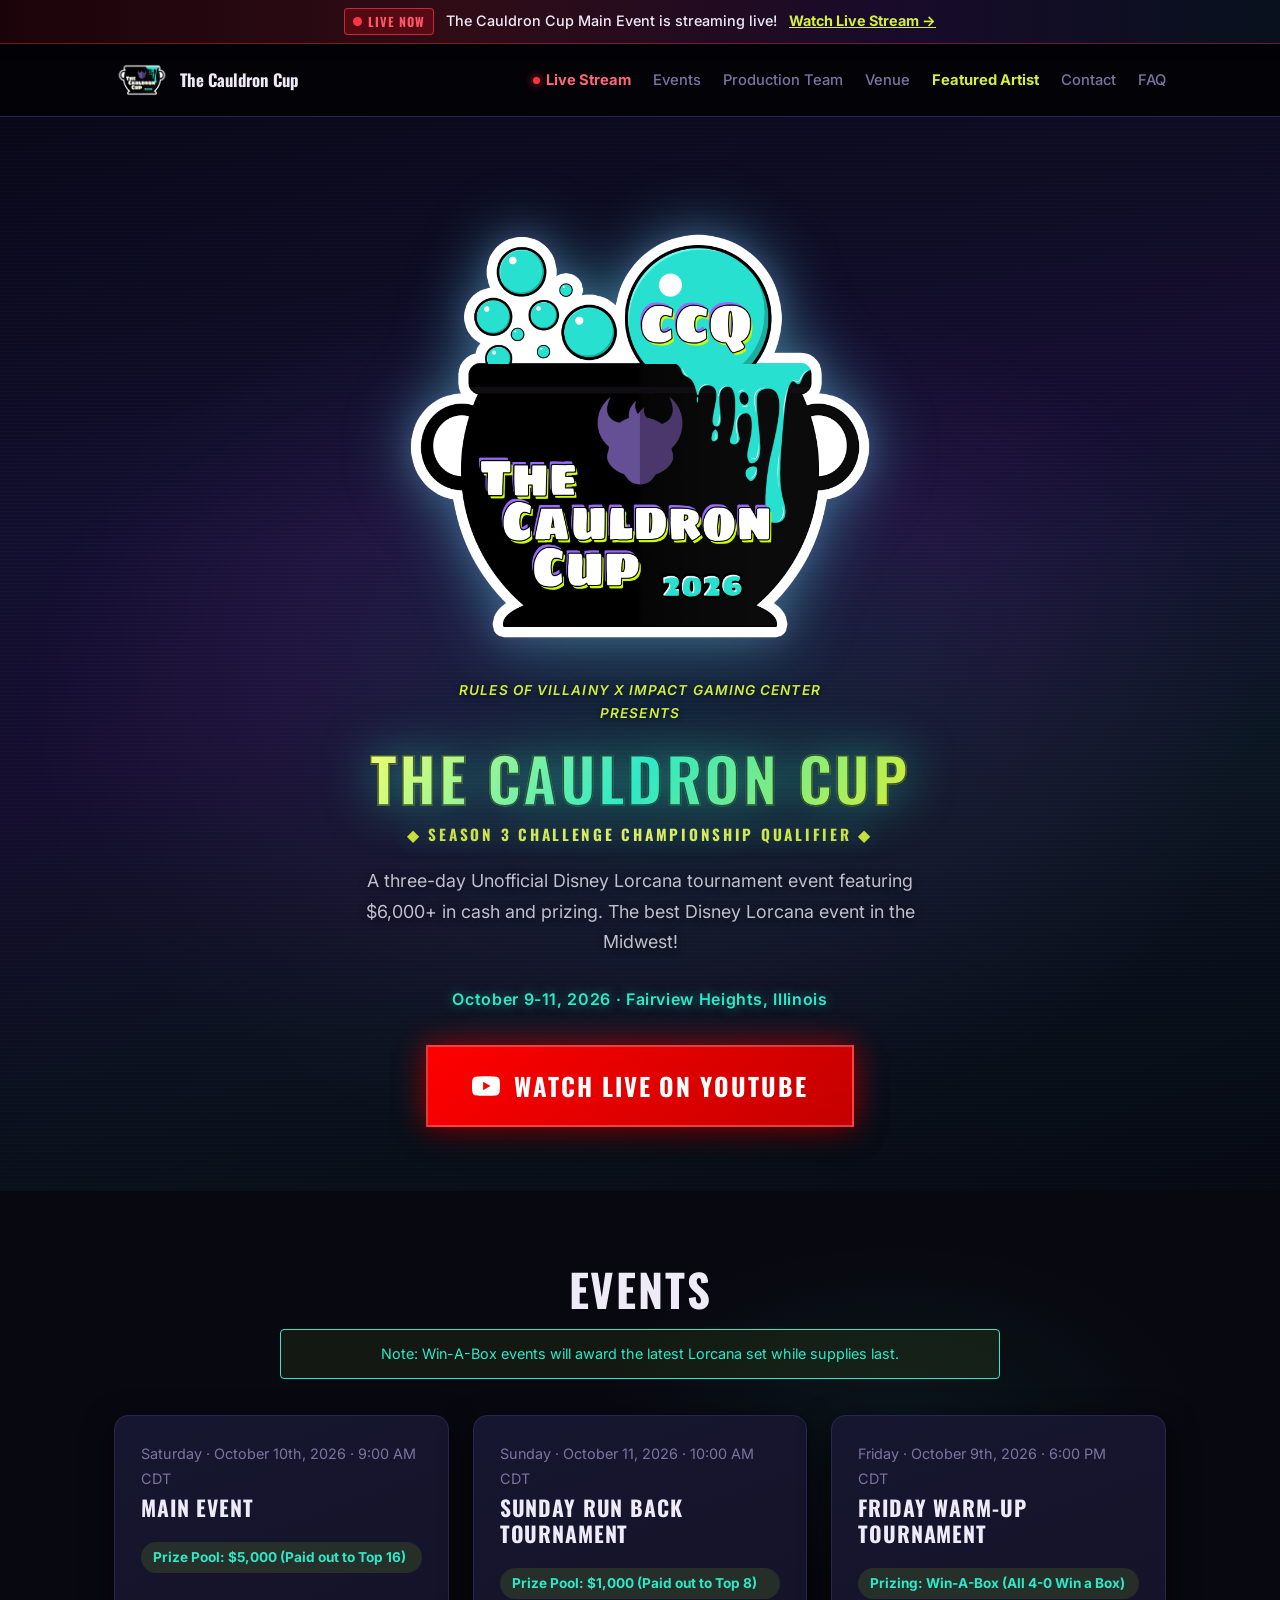
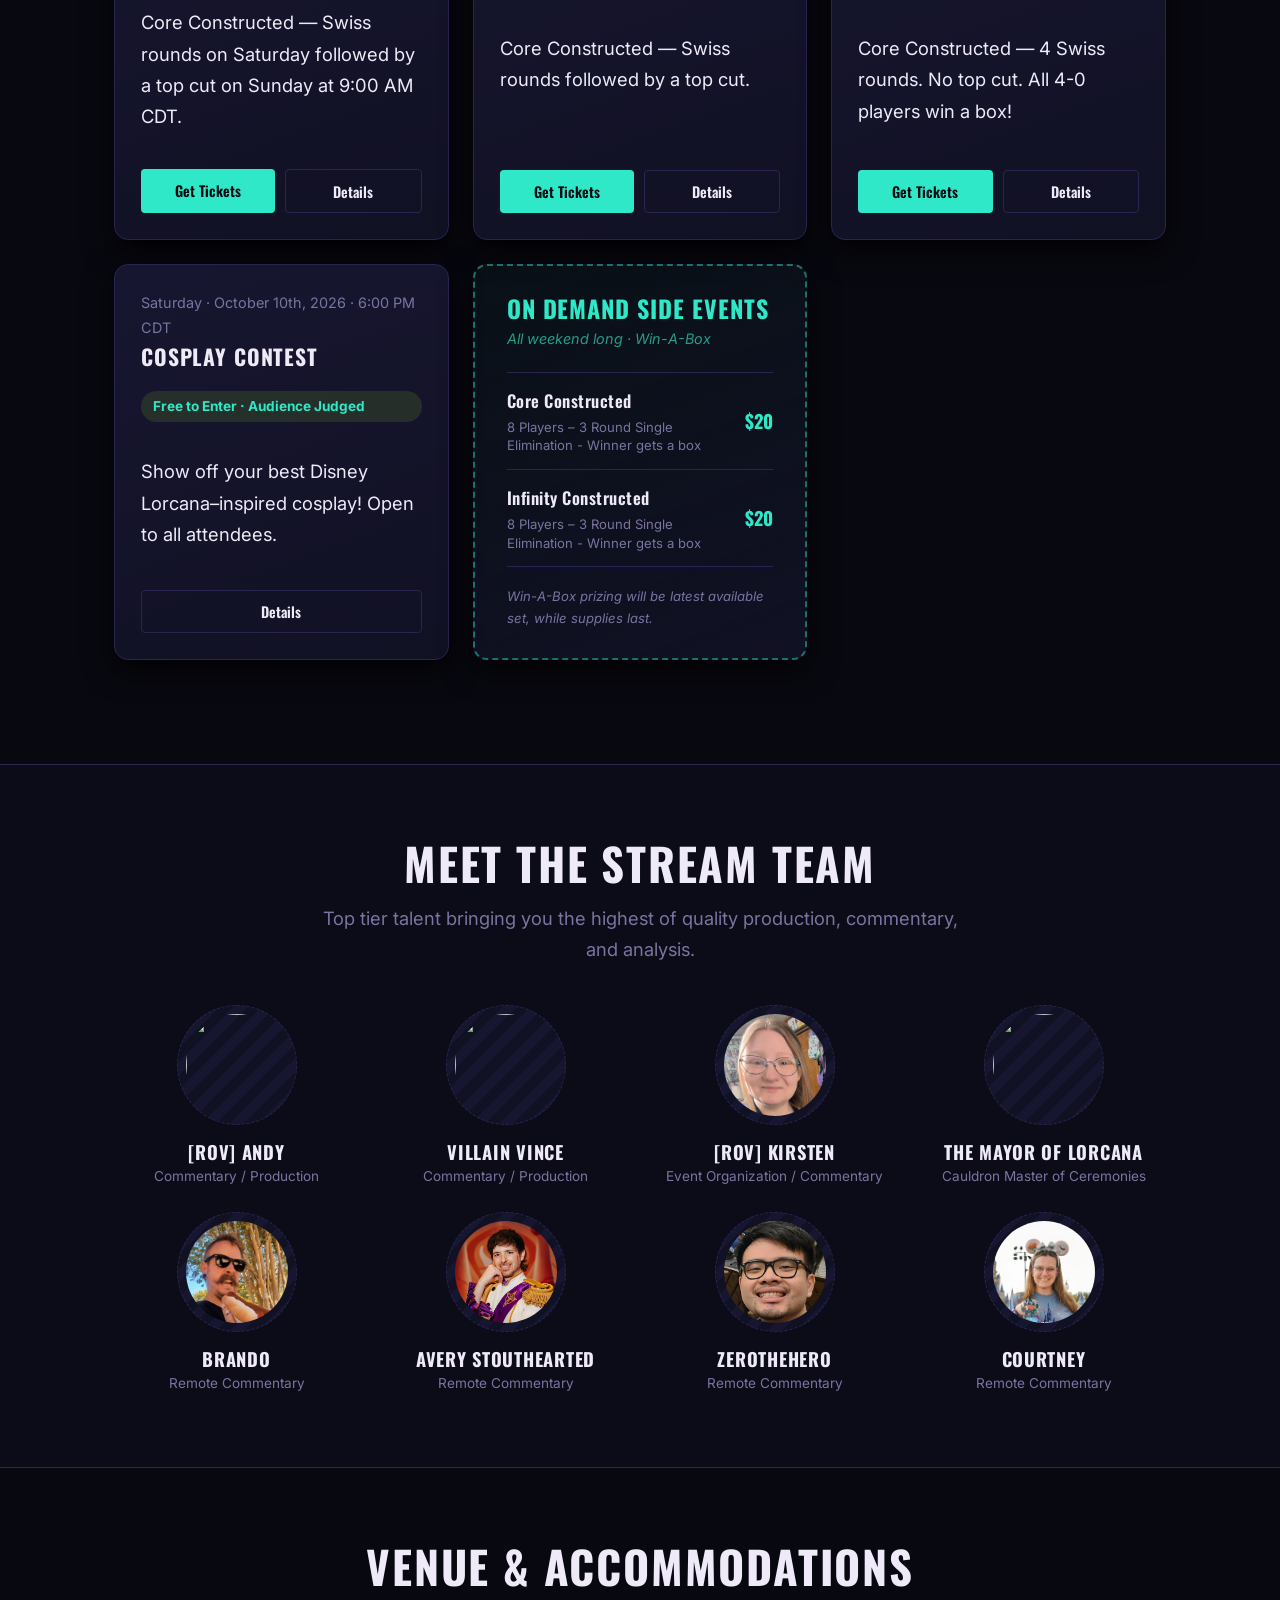
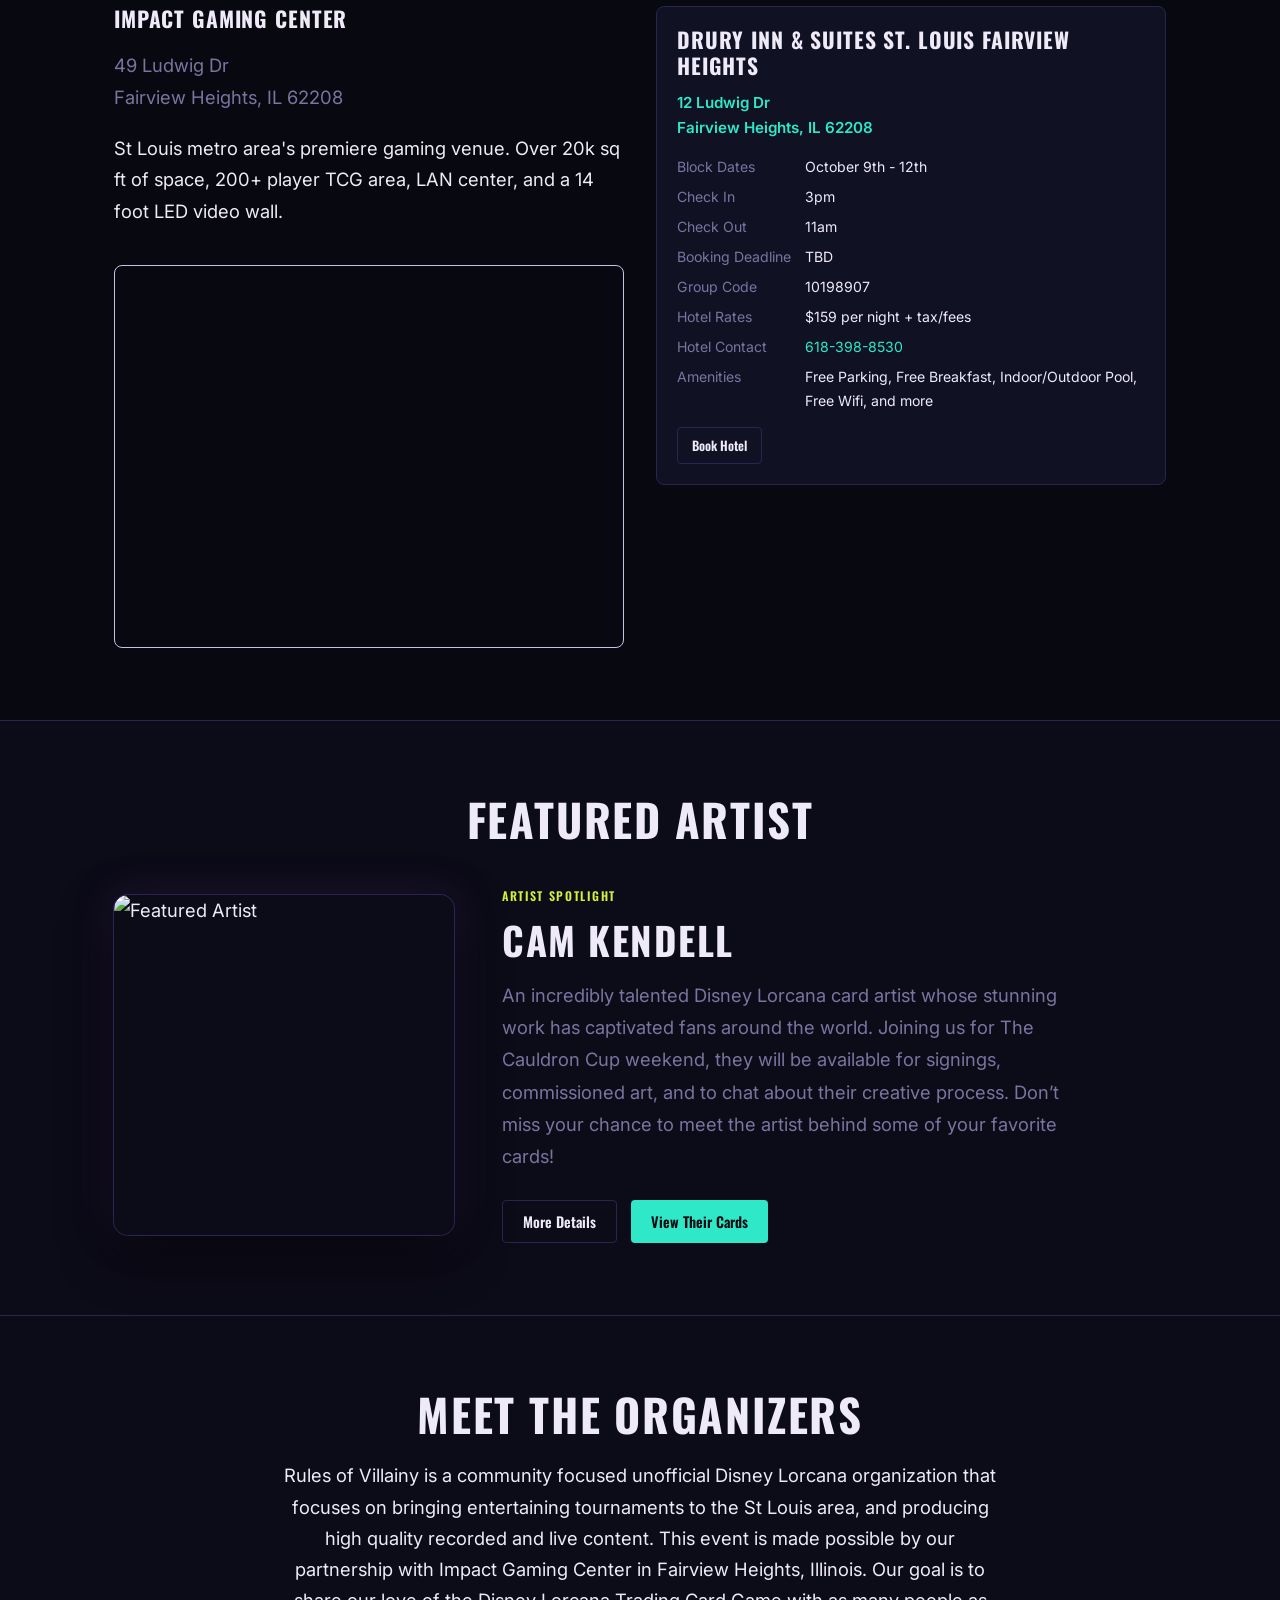
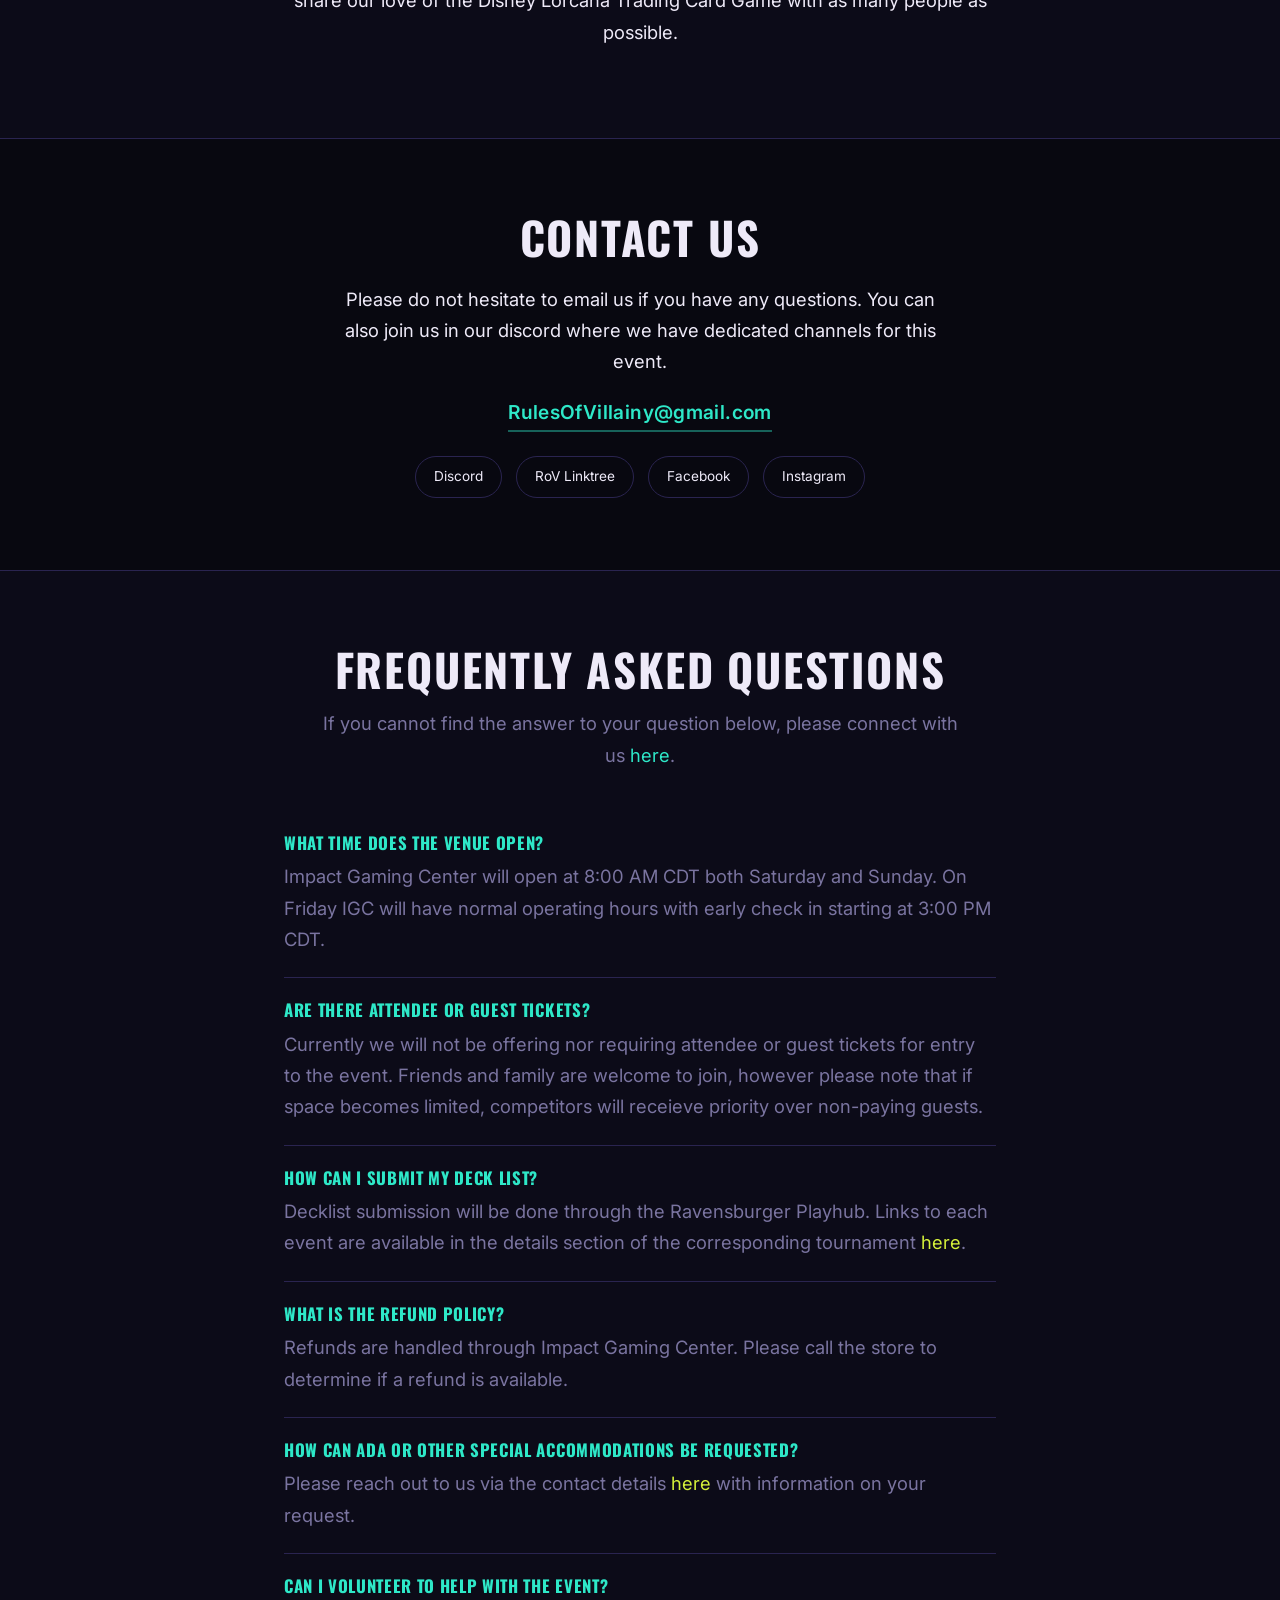
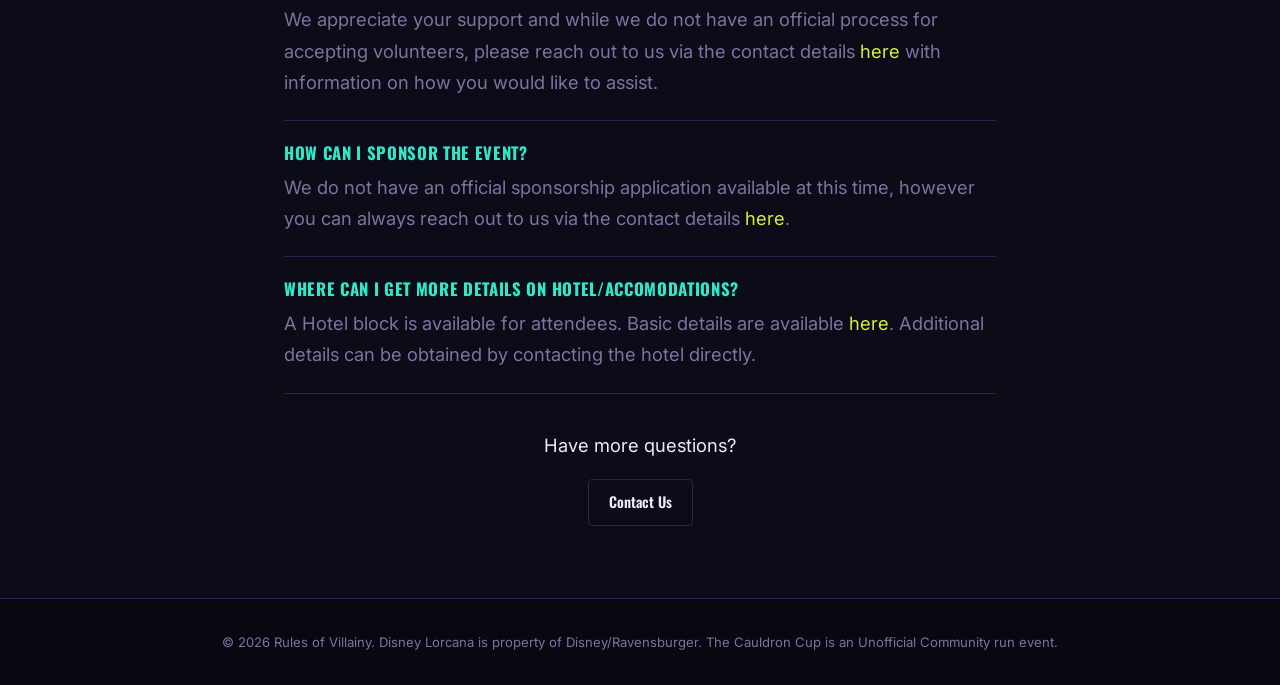
==== commit 6459fa8e: "fix 2" ====
--- a/index.html
+++ b/index.html
@@ -33,12 +33,8 @@
     <div class="live-topbar-inner">
       <span class="live-topbar-badge"><span class="live-dot"></span> LIVE NOW</span>
       <span class="live-topbar-text">The Cauldron Cup Main Event is streaming live!</span>
-<<<<<<< HEAD
-      <a href="https://youtube.com/live/Gc7pEVuRy1I?feature=share" target="_blank" rel="noopener noreferrer"
+      <a href="https://www.youtube.com/watch?v=NzkQXoqE_rY" target="_blank" rel="noopener noreferrer"
         class="live-topbar-link">
-=======
-      <a href="https://www.youtube.com/watch?v=NzkQXoqE_rY" target="_blank" rel="noopener noreferrer" class="live-topbar-link">
->>>>>>> dd3e23ae3e4890b360070aa1a0d31083a2d60932
         Watch Live Stream &rarr;
       </a>
     </div>
@@ -53,12 +49,8 @@
       </a>
       <button class="nav-toggle" aria-label="Toggle navigation">&#9776;</button>
       <div class="nav-links">
-<<<<<<< HEAD
-        <a href="https://youtube.com/live/Gc7pEVuRy1I?feature=share" target="_blank" rel="noopener noreferrer"
+        <a href="https://www.youtube.com/watch?v=NzkQXoqE_rY" target="_blank" rel="noopener noreferrer"
           class="nav-link--live">
-=======
-        <a href="https://www.youtube.com/watch?v=NzkQXoqE_rY" target="_blank" rel="noopener noreferrer" class="nav-link--live">
->>>>>>> dd3e23ae3e4890b360070aa1a0d31083a2d60932
           <span class="live-dot-nav"></span> Live Stream
         </a>
         <a href="#events">Events</a>
@@ -89,12 +81,8 @@
 
       <!-- Big Red Square Live Stream Button -->
       <div class="hero-live-wrap">
-<<<<<<< HEAD
-        <a href="https://youtube.com/live/Gc7pEVuRy1I?feature=share" target="_blank" rel="noopener noreferrer"
+        <a href="https://www.youtube.com/watch?v=NzkQXoqE_rY" target="_blank" rel="noopener noreferrer"
           class="btn-live-square">
-=======
-        <a href="https://www.youtube.com/watch?v=NzkQXoqE_rY" target="_blank" rel="noopener noreferrer" class="btn-live-square">
->>>>>>> dd3e23ae3e4890b360070aa1a0d31083a2d60932
           <svg class="live-yt-icon" viewBox="0 0 24 24" fill="currentColor" width="28" height="28" aria-hidden="true">
             <path
               d="M23.498 6.186a3.016 3.016 0 0 0-2.122-2.136C19.505 3.545 12 3.545 12 3.545s-7.505 0-9.377.505A3.017 3.017 0 0 0 .502 6.186C0 8.07 0 12 0 12s0 3.93.502 5.814a3.016 3.016 0 0 0 2.122 2.136c1.871.505 9.376.505 9.376.505s7.505 0 9.377-.505a3.015 3.015 0 0 0 2.122-2.136C24 15.93 24 12 24 12s0-3.93-.502-5.814zM9.545 15.568V8.432L15.818 12l-6.273 3.568z" />
@@ -947,4 +935,4 @@
   <script src="js/script.js"></script>
 </body>
 
-</html>
+</html>
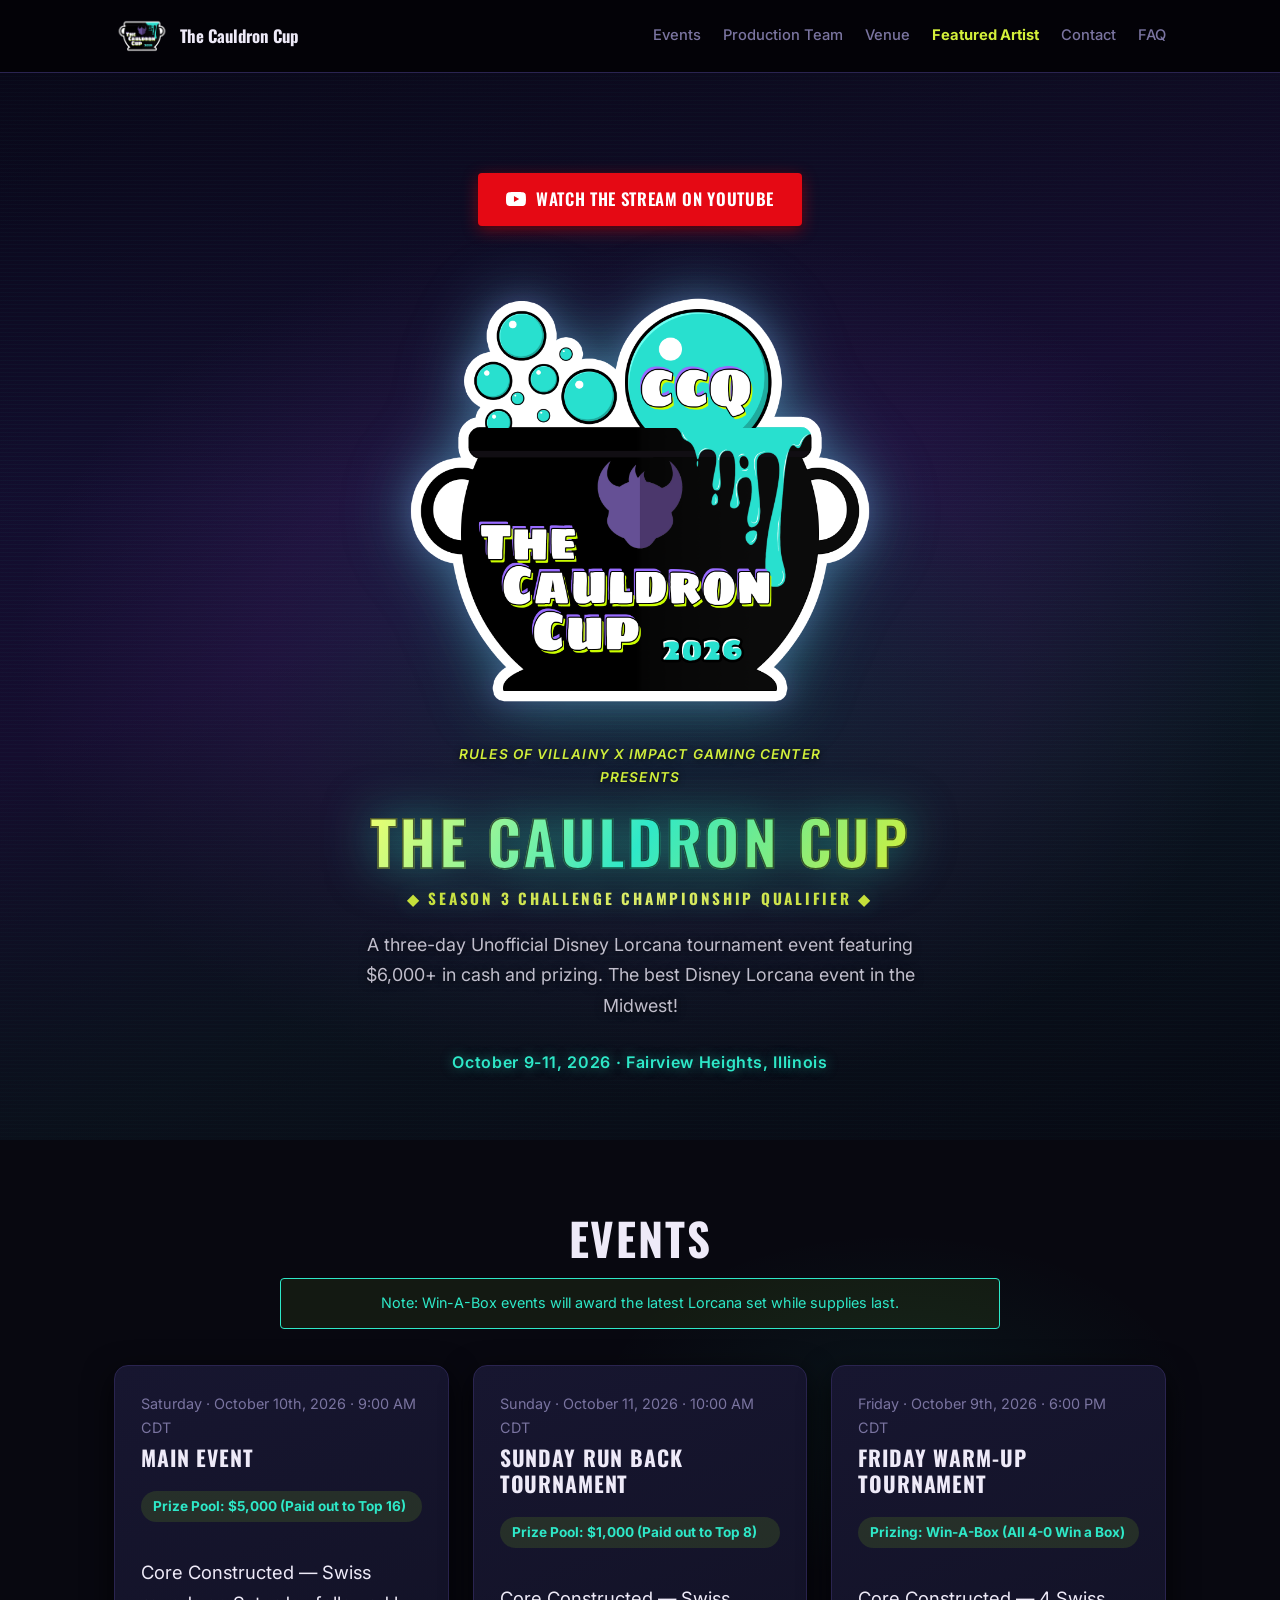
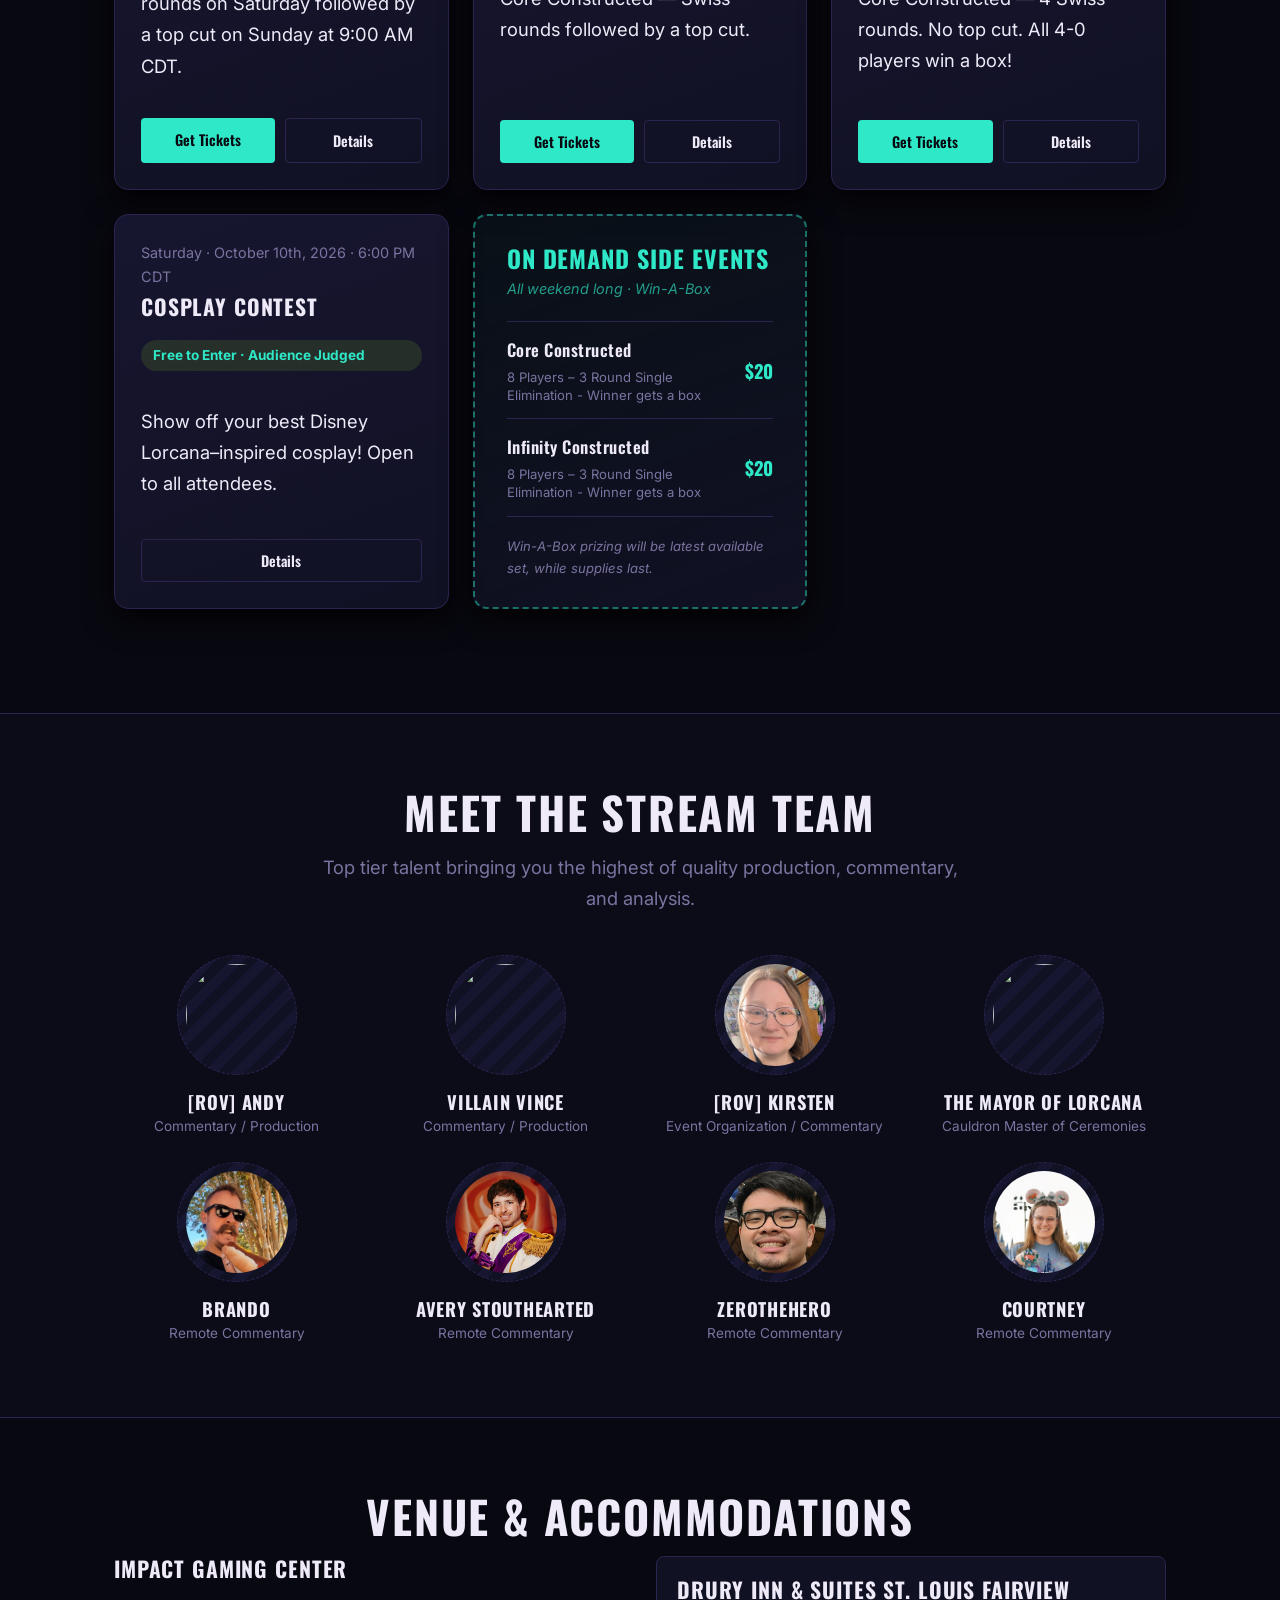
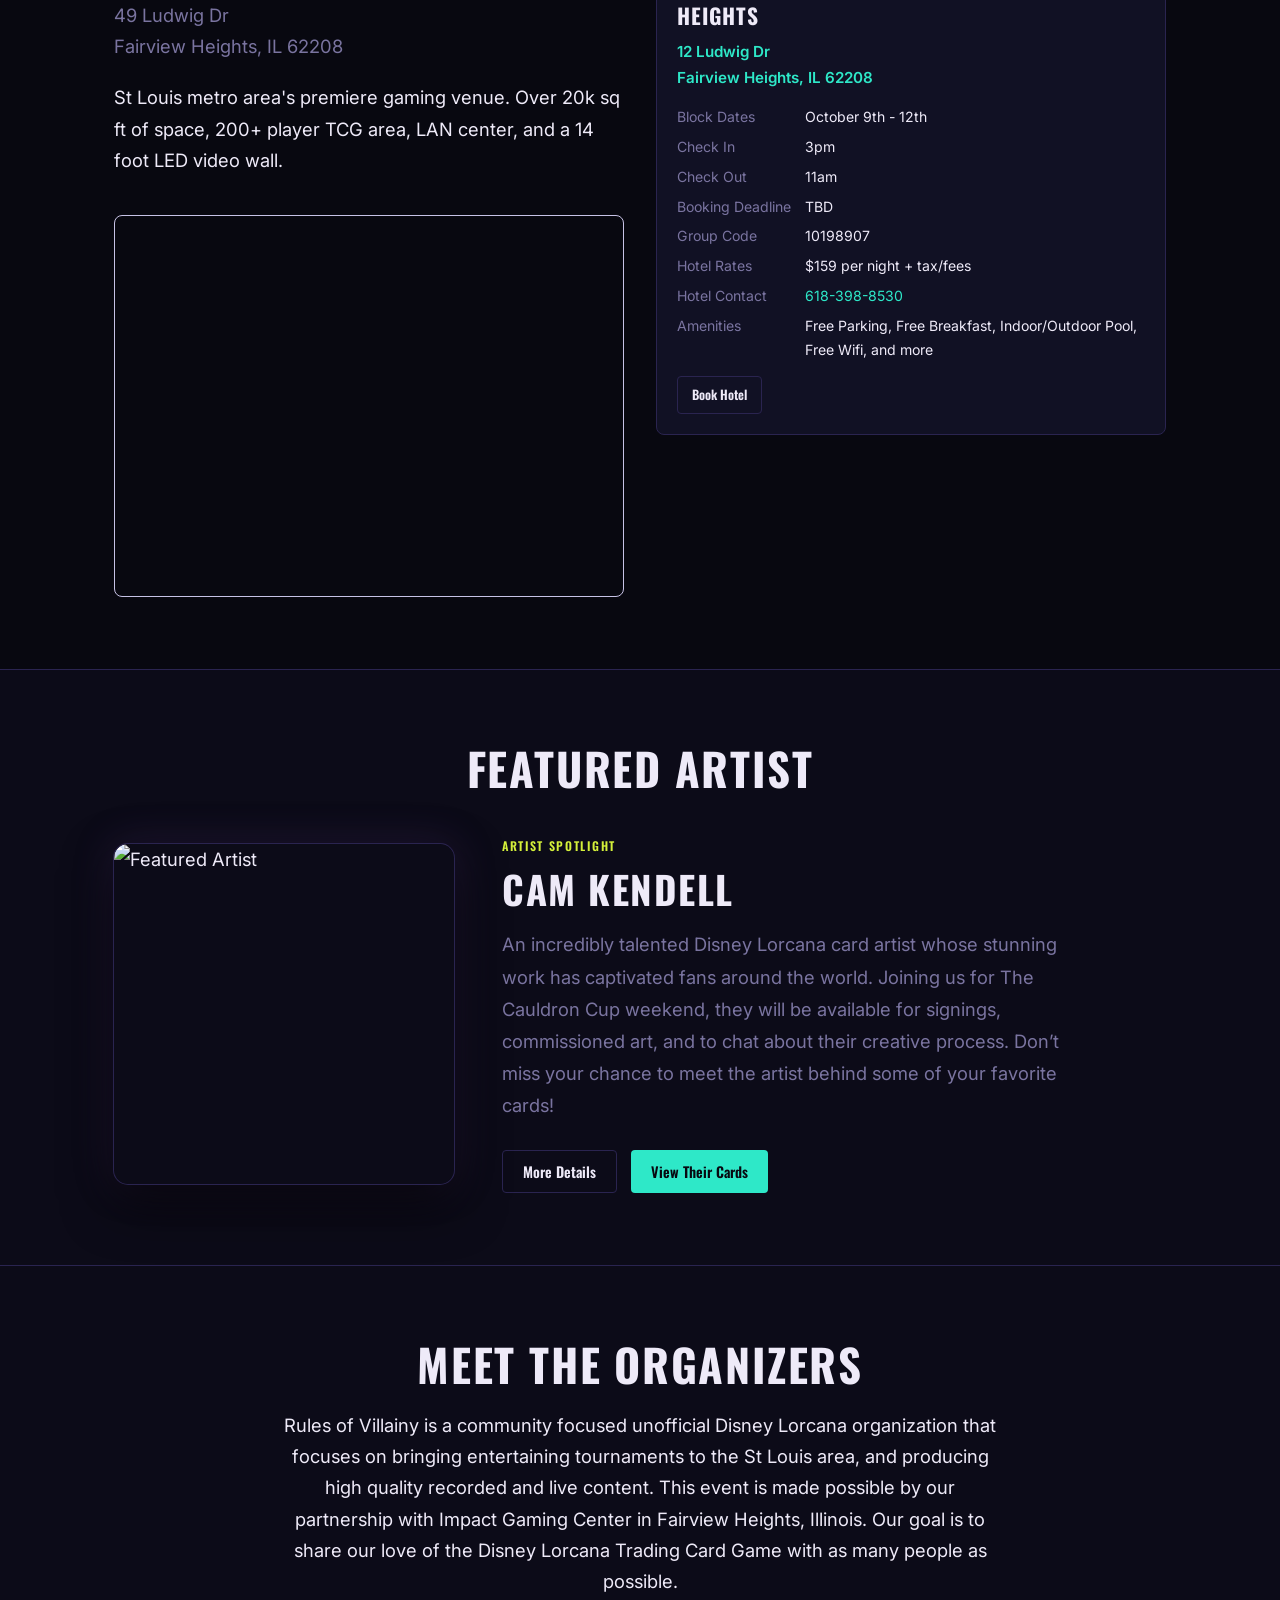
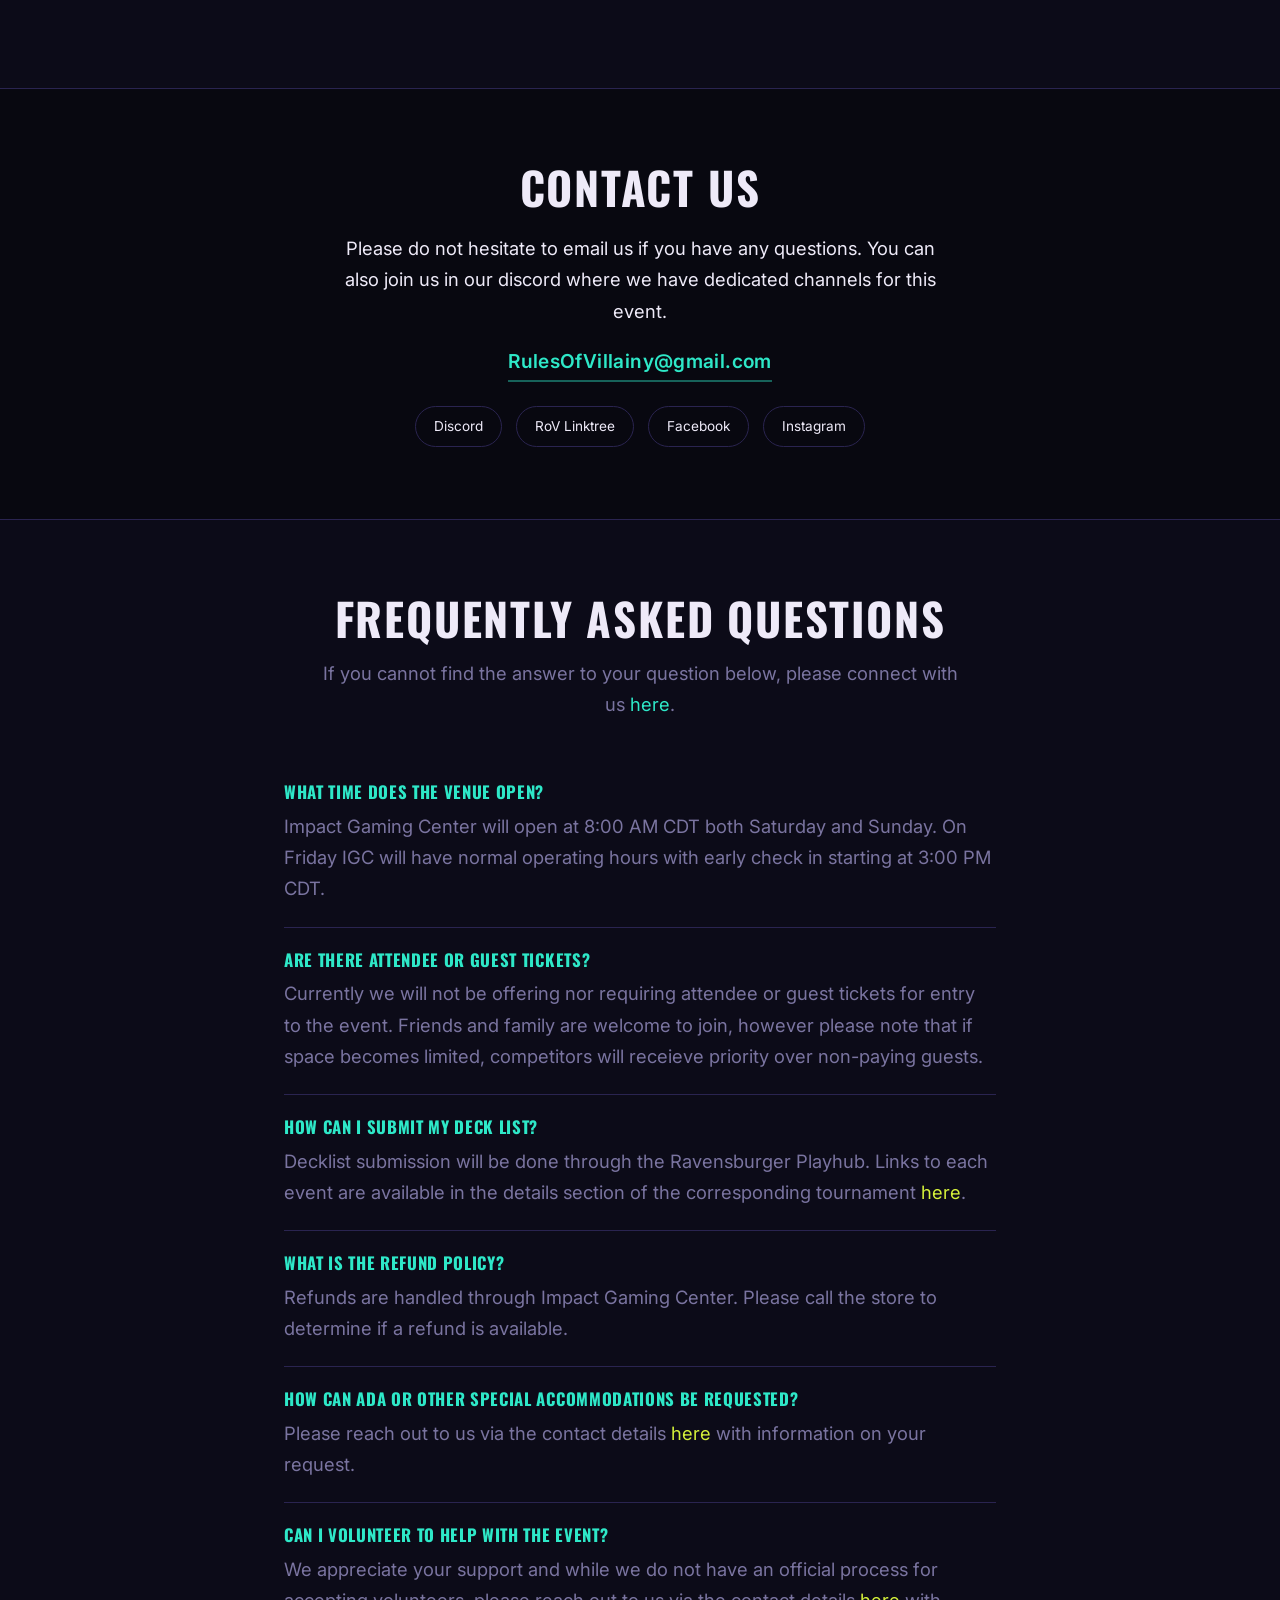
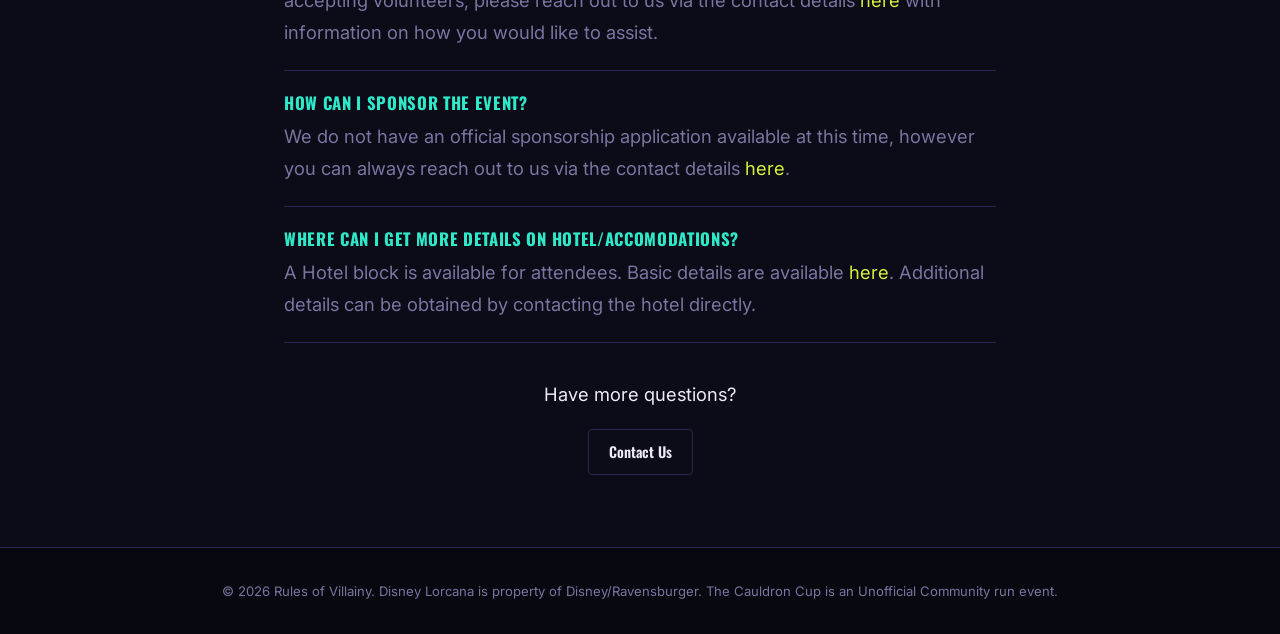
==== commit 09ba088c: "fix 3" ====
--- a/index.html
+++ b/index.html
@@ -28,18 +28,6 @@
 
 <body>
 
-  <!-- ===================== LIVE STREAM TOP BAR ===================== -->
-  <div class="live-topbar">
-    <div class="live-topbar-inner">
-      <span class="live-topbar-badge"><span class="live-dot"></span> LIVE NOW</span>
-      <span class="live-topbar-text">The Cauldron Cup Main Event is streaming live!</span>
-      <a href="https://www.youtube.com/watch?v=NzkQXoqE_rY" target="_blank" rel="noopener noreferrer"
-        class="live-topbar-link">
-        Watch Live Stream &rarr;
-      </a>
-    </div>
-  </div>
-
   <!-- ===================== HEADER ===================== -->
   <header class="site-header">
     <nav class="nav-bar">
@@ -49,10 +37,6 @@
       </a>
       <button class="nav-toggle" aria-label="Toggle navigation">&#9776;</button>
       <div class="nav-links">
-        <a href="https://www.youtube.com/watch?v=NzkQXoqE_rY" target="_blank" rel="noopener noreferrer"
-          class="nav-link--live">
-          <span class="live-dot-nav"></span> Live Stream
-        </a>
         <a href="#events">Events</a>
         <a href="#team">Production Team</a>
         <a href="#venue">Venue</a>
@@ -67,6 +51,16 @@
   <section class="hero">
     <div class="hero-overlay"></div>
     <div class="hero-content">
+      <div class="hero-stream-bar">
+        <a href="https://youtube.com/live/lBLoQdDDSJs" target="_blank" rel="noopener noreferrer"
+          class="btn-hero-stream">
+          <svg class="stream-yt-icon" viewBox="0 0 24 24" fill="currentColor" width="20" height="20" aria-hidden="true">
+            <path
+              d="M23.498 6.186a3.016 3.016 0 0 0-2.122-2.136C19.505 3.545 12 3.545 12 3.545s-7.505 0-9.377.505A3.017 3.017 0 0 0 .502 6.186C0 8.07 0 12 0 12s0 3.93.502 5.814a3.016 3.016 0 0 0 2.122 2.136c1.871.505 9.376.505 9.376.505s7.505 0 9.377-.505a3.015 3.015 0 0 0 2.122-2.136C24 15.93 24 12 24 12s0-3.93-.502-5.814zM9.545 15.568V8.432L15.818 12l-6.273 3.568z" />
+          </svg>
+          Watch the stream on youtube
+        </a>
+      </div><br>
       <img src="img/tcc_logo_bubbles_ccq.png" alt="The Cauldron Cup Logo" class="hero-logo" />
       <div class="hero-eyebrow">Rules of Villainy X Impact Gaming Center <br> Presents
       </div>
@@ -78,18 +72,6 @@
         Lorcana event in the Midwest!
       </p>
       <p class="meta">October 9-11, 2026 &middot; Fairview Heights, Illinois</p>
-
-      <!-- Big Red Square Live Stream Button -->
-      <div class="hero-live-wrap">
-        <a href="https://www.youtube.com/watch?v=NzkQXoqE_rY" target="_blank" rel="noopener noreferrer"
-          class="btn-live-square">
-          <svg class="live-yt-icon" viewBox="0 0 24 24" fill="currentColor" width="28" height="28" aria-hidden="true">
-            <path
-              d="M23.498 6.186a3.016 3.016 0 0 0-2.122-2.136C19.505 3.545 12 3.545 12 3.545s-7.505 0-9.377.505A3.017 3.017 0 0 0 .502 6.186C0 8.07 0 12 0 12s0 3.93.502 5.814a3.016 3.016 0 0 0 2.122 2.136c1.871.505 9.376.505 9.376.505s7.505 0 9.377-.505a3.015 3.015 0 0 0 2.122-2.136C24 15.93 24 12 24 12s0-3.93-.502-5.814zM9.545 15.568V8.432L15.818 12l-6.273 3.568z" />
-          </svg>
-          <span class="btn-live-text">Watch Live on YouTube</span>
-        </a>
-      </div>
     </div>
   </section>
 
--- a/css/styles.css
+++ b/css/styles.css
@@ -1436,168 +1436,58 @@
 }
 
 /* ==========================================================================
-   Live Stream Announcement & Hero Showcase
+   Hero Stream Button
    ========================================================================== */
 
-/* ---------- Top Announcement Bar ---------- */
-.live-topbar {
-  background: linear-gradient(90deg, #1b0409 0%, #300c15 35%, #180b2a 70%, #08111e 100%);
-  border-bottom: 1px solid rgba(255, 51, 68, 0.4);
-  padding: 8px 16px;
-  position: relative;
-  z-index: 60;
-  box-shadow: 0 2px 14px rgba(0, 0, 0, 0.5);
-}
-
-.live-topbar-inner {
-  max-width: var(--max-width);
-  margin: 0 auto;
-  display: flex;
-  align-items: center;
+.hero-stream-bar {
+  margin-bottom: 24px;
+  display: flex;
   justify-content: center;
-  gap: 12px;
-  font-size: 0.9rem;
-  font-weight: 500;
-  color: var(--color-text);
-  flex-wrap: wrap;
-  text-align: center;
-}
-
-.live-topbar-badge {
-  display: inline-flex;
-  align-items: center;
-  gap: 6px;
-  background: rgba(229, 9, 20, 0.22);
-  border: 1px solid rgba(255, 51, 68, 0.7);
-  color: #ff5566;
-  padding: 2px 8px;
-  border-radius: var(--radius-sm);
-  font-family: var(--font-heading);
-  font-weight: 700;
-  font-size: 0.78rem;
-  letter-spacing: 0.08em;
-  text-transform: uppercase;
-}
-
-.live-topbar-link {
-  color: var(--color-accent);
-  font-weight: 700;
-  text-decoration: underline;
-  transition: color 0.15s ease;
-}
-
-.live-topbar-link:hover {
-  color: var(--color-accent-2);
-}
-
-/* ---------- Pulsing Live Indicators ---------- */
-.live-dot {
-  width: 9px;
-  height: 9px;
-  background-color: #ff3344;
-  border-radius: 50%;
-  display: inline-block;
-  box-shadow: 0 0 0 0 rgba(255, 51, 68, 0.8);
-  animation: live-pulse-dot 1.8s infinite cubic-bezier(0.66, 0, 0, 1);
-}
-
-@keyframes live-pulse-dot {
-  0% {
-    transform: scale(0.95);
-    box-shadow: 0 0 0 0 rgba(255, 51, 68, 0.8);
-  }
-  70% {
-    transform: scale(1.05);
-    box-shadow: 0 0 0 9px rgba(255, 51, 68, 0);
-  }
-  100% {
-    transform: scale(0.95);
-    box-shadow: 0 0 0 0 rgba(255, 51, 68, 0);
-  }
-}
-
-/* ---------- Nav Link Live Indicator ---------- */
-.nav-links a.nav-link--live {
-  color: #ff6677 !important;
-  font-weight: 700;
-  display: inline-flex;
-  align-items: center;
-  gap: 6px;
-  transition: color 0.15s ease;
-}
-
-.nav-links a.nav-link--live:hover {
-  color: #ff8899 !important;
-  text-decoration: none;
-}
-
-.live-dot-nav {
-  width: 7px;
-  height: 7px;
-  background-color: #ff3344;
-  border-radius: 50%;
-  display: inline-block;
-  box-shadow: 0 0 8px #ff3344;
-  animation: live-pulse-dot 1.8s infinite cubic-bezier(0.66, 0, 0, 1);
-}
-
-/* ---------- Big Red Square Live Button ---------- */
-.hero-live-wrap {
-  margin: 32px auto 0;
-  display: flex;
-  justify-content: center;
-  align-items: center;
   width: 100%;
 }
 
-.btn-live-square {
-  background: linear-gradient(135deg, #ff0000 0%, #c40000 100%);
+.btn-hero-stream {
+  background: #e50914;
   color: #ffffff !important;
   display: inline-flex;
   align-items: center;
-  justify-content: center;
-  gap: 14px;
-  padding: 18px 44px;
+  gap: 10px;
+  padding: 12px 28px;
   font-family: var(--font-heading);
-  font-weight: 700;
-  font-size: clamp(1.2rem, 2.5vw, 1.55rem);
-  letter-spacing: 0.08em;
+  font-weight: 600;
+  font-size: 1.05rem;
+  letter-spacing: 0.04em;
   text-transform: uppercase;
-  border-radius: 0; /* Square corners */
-  border: 2px solid rgba(255, 255, 255, 0.25);
-  box-shadow: 0 0 30px rgba(255, 0, 0, 0.6), 0 8px 25px rgba(0, 0, 0, 0.7);
-  transition: transform 0.15s ease, box-shadow 0.15s ease, background 0.15s ease, border-color 0.15s ease;
+  border-radius: var(--radius-sm);
+  box-shadow: 0 4px 16px rgba(229, 9, 20, 0.45), 0 2px 6px rgba(0, 0, 0, 0.5);
+  transition: transform 0.15s ease, background 0.15s ease, box-shadow 0.15s ease;
   text-decoration: none;
 }
 
-.btn-live-square:hover {
-  background: linear-gradient(135deg, #ff1a1a 0%, #d80000 100%);
+.btn-hero-stream:hover {
+  background: #ff1a26;
   color: #ffffff !important;
-  transform: translateY(-3px) scale(1.02);
-  box-shadow: 0 0 45px rgba(255, 0, 0, 0.85), 0 12px 30px rgba(0, 0, 0, 0.8);
-  border-color: rgba(255, 255, 255, 0.5);
+  transform: translateY(-2px);
+  box-shadow: 0 6px 24px rgba(229, 9, 20, 0.65), 0 3px 8px rgba(0, 0, 0, 0.6);
   text-decoration: none;
 }
 
-.btn-live-square:active {
-  transform: translateY(0) scale(1);
-}
-
-.live-yt-icon {
+.btn-hero-stream:active {
+  transform: translateY(0);
+}
+
+.stream-yt-icon {
   flex-shrink: 0;
   display: inline-block;
 }
 
 @media (max-width: 640px) {
-  .hero-live-wrap {
-    margin-top: 24px;
-  }
-
-  .btn-live-square {
-    width: 100%;
-    max-width: 380px;
-    padding: 15px 22px;
-    font-size: 1.15rem;
-    gap: 10px;
+  .hero-stream-bar {
+    margin-bottom: 18px;
+  }
+
+  .btn-hero-stream {
+    font-size: 0.95rem;
+    padding: 10px 20px;
   }
 }
